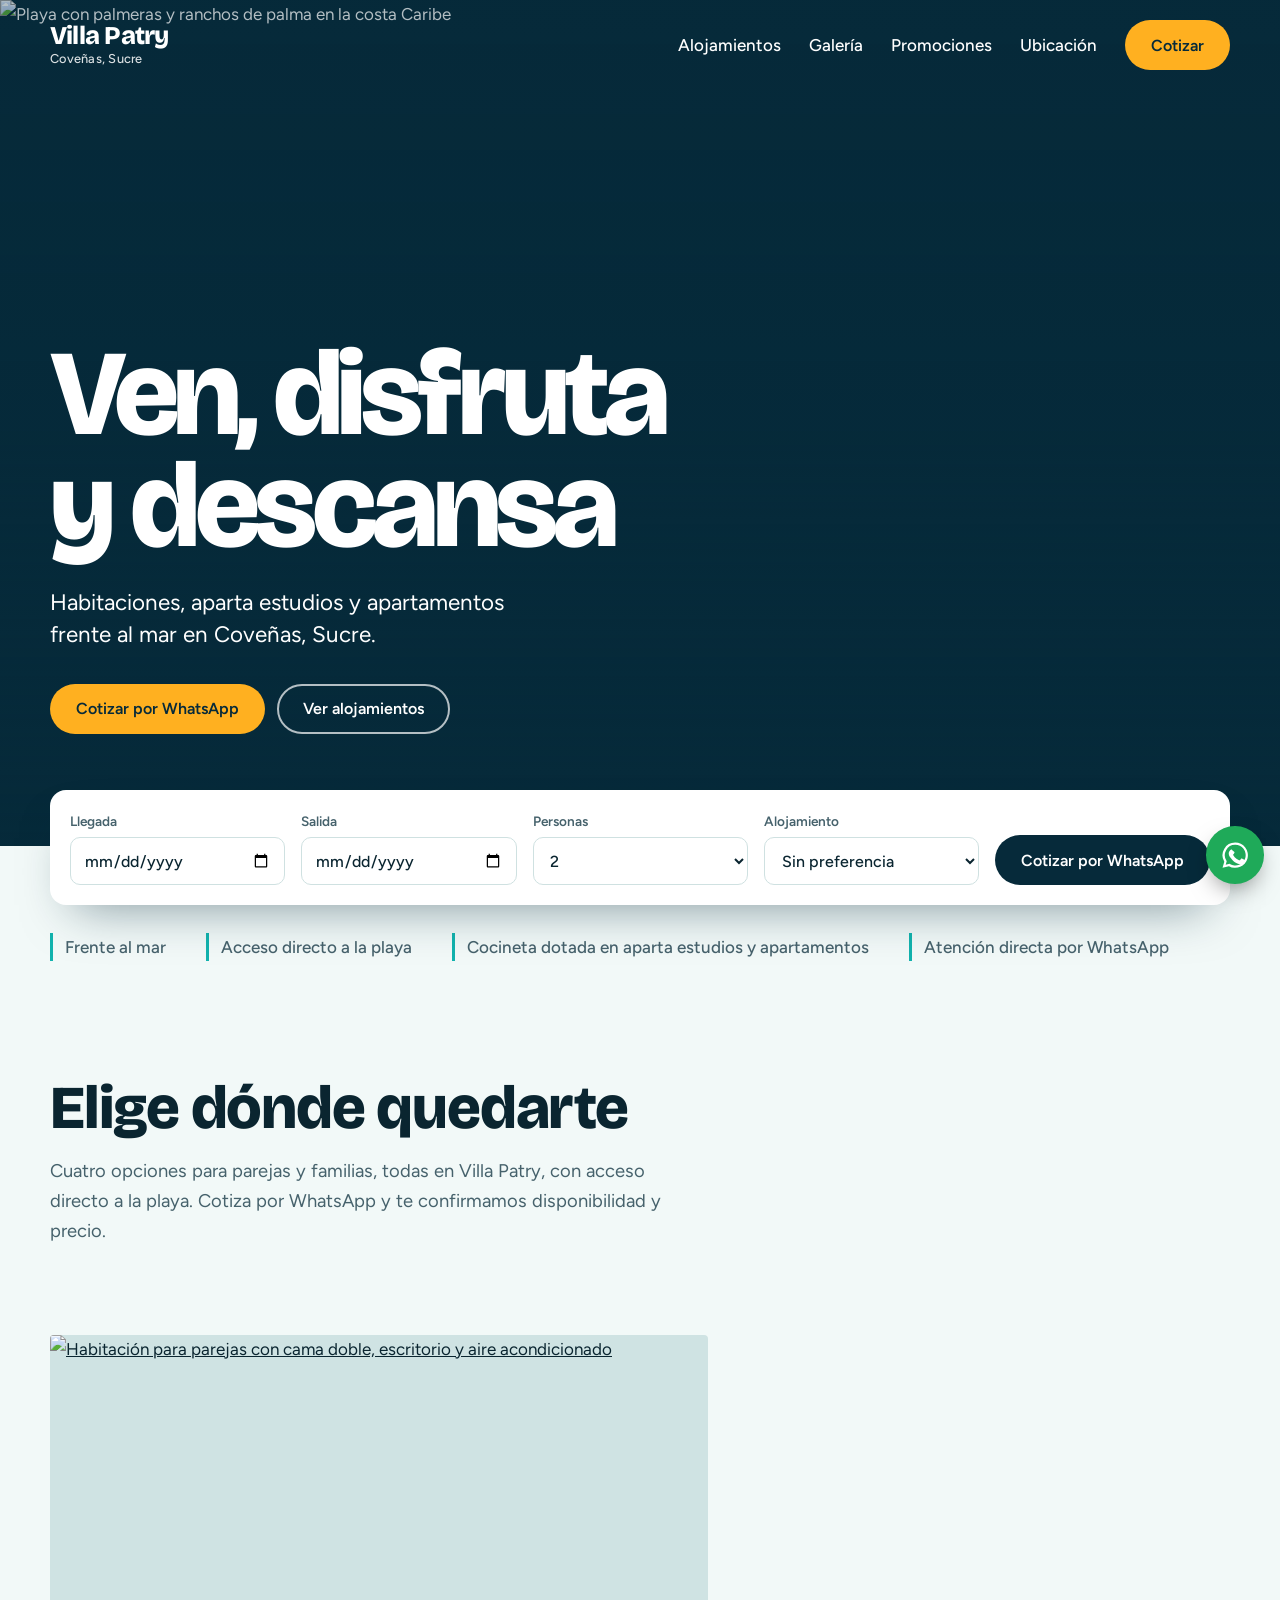
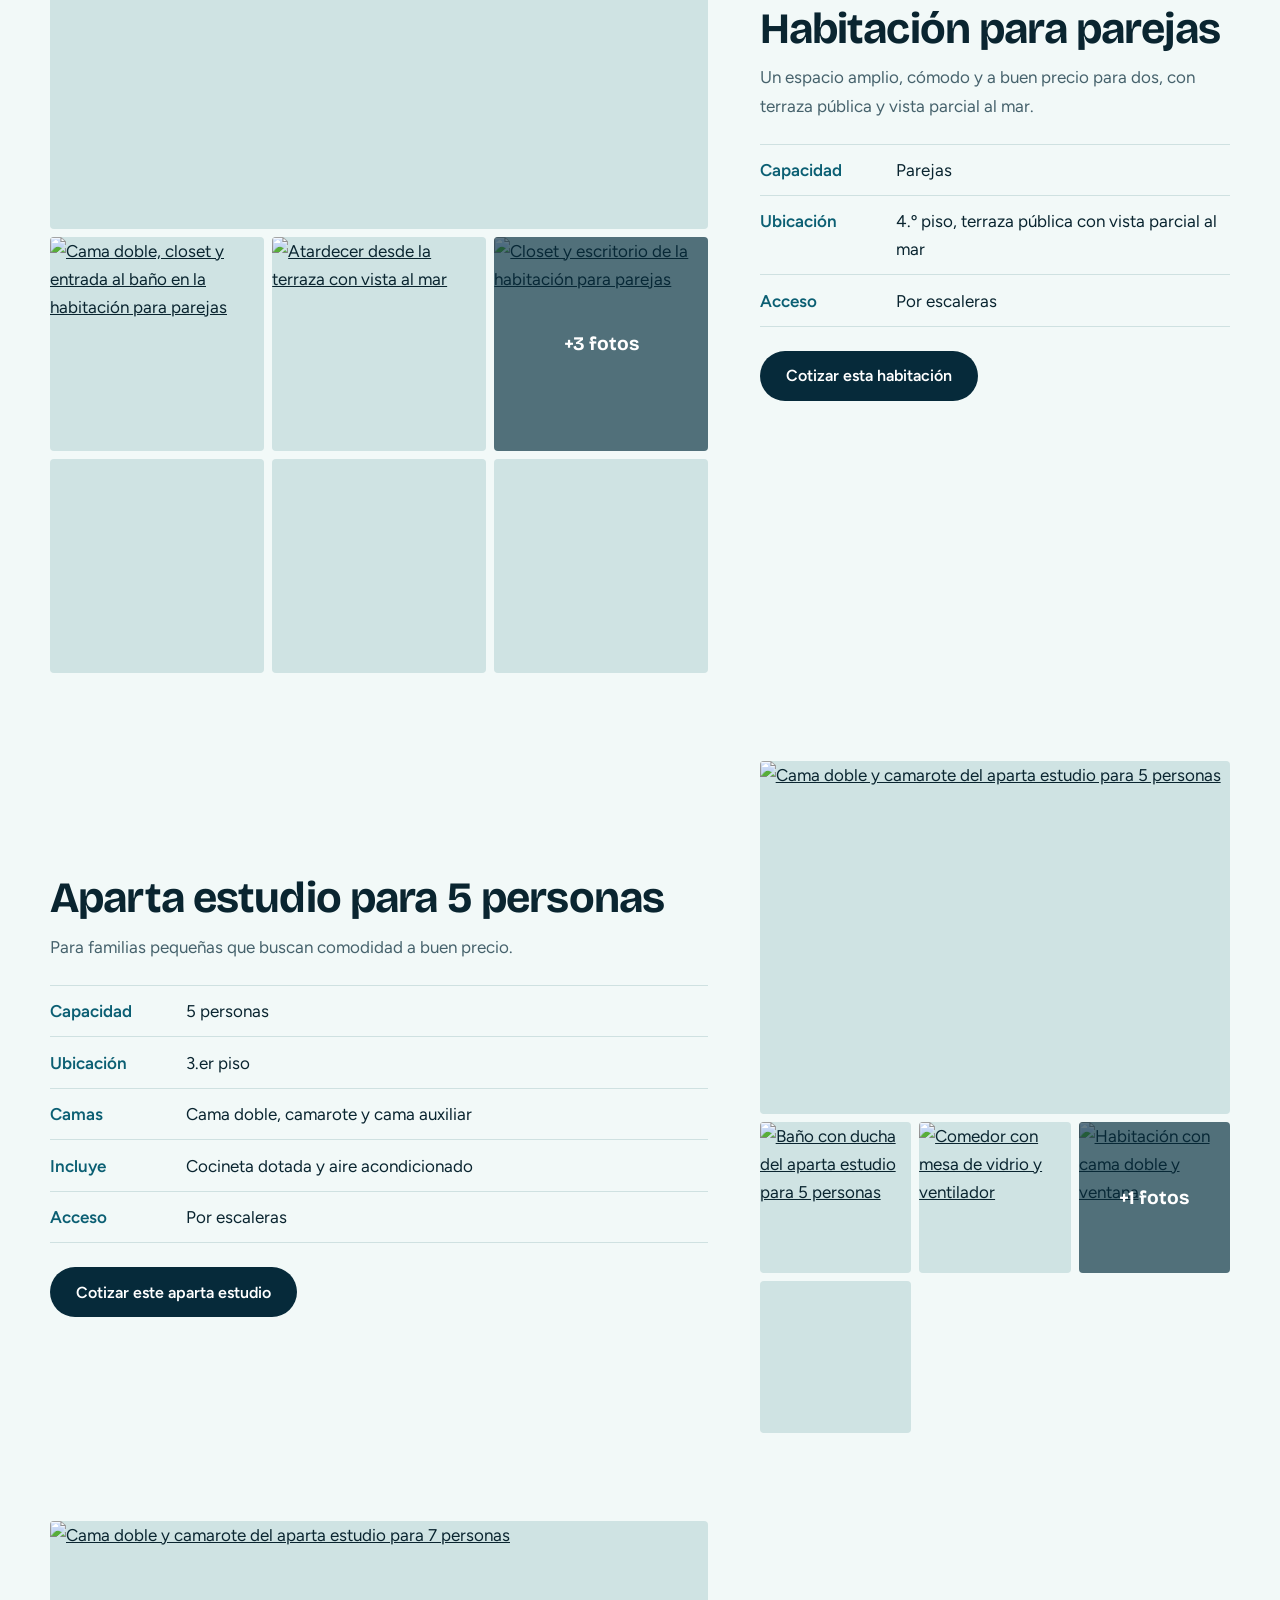
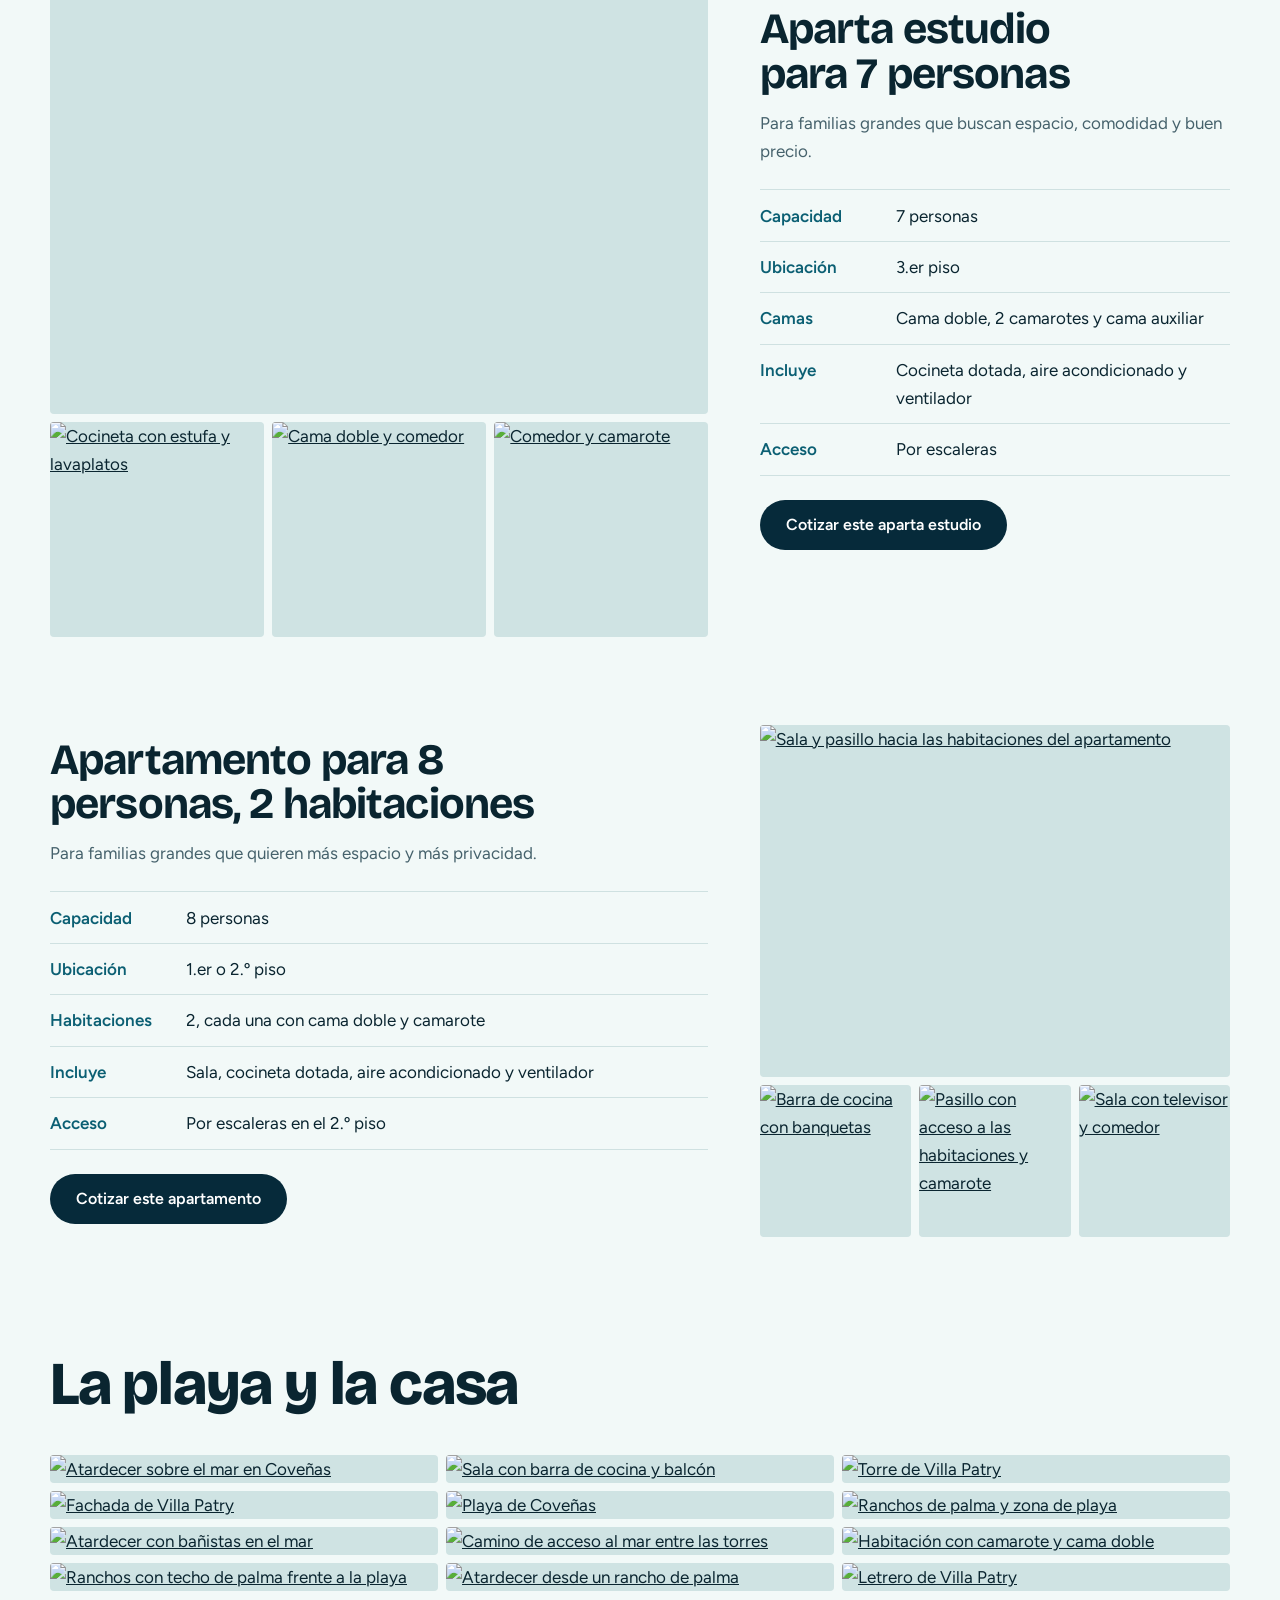
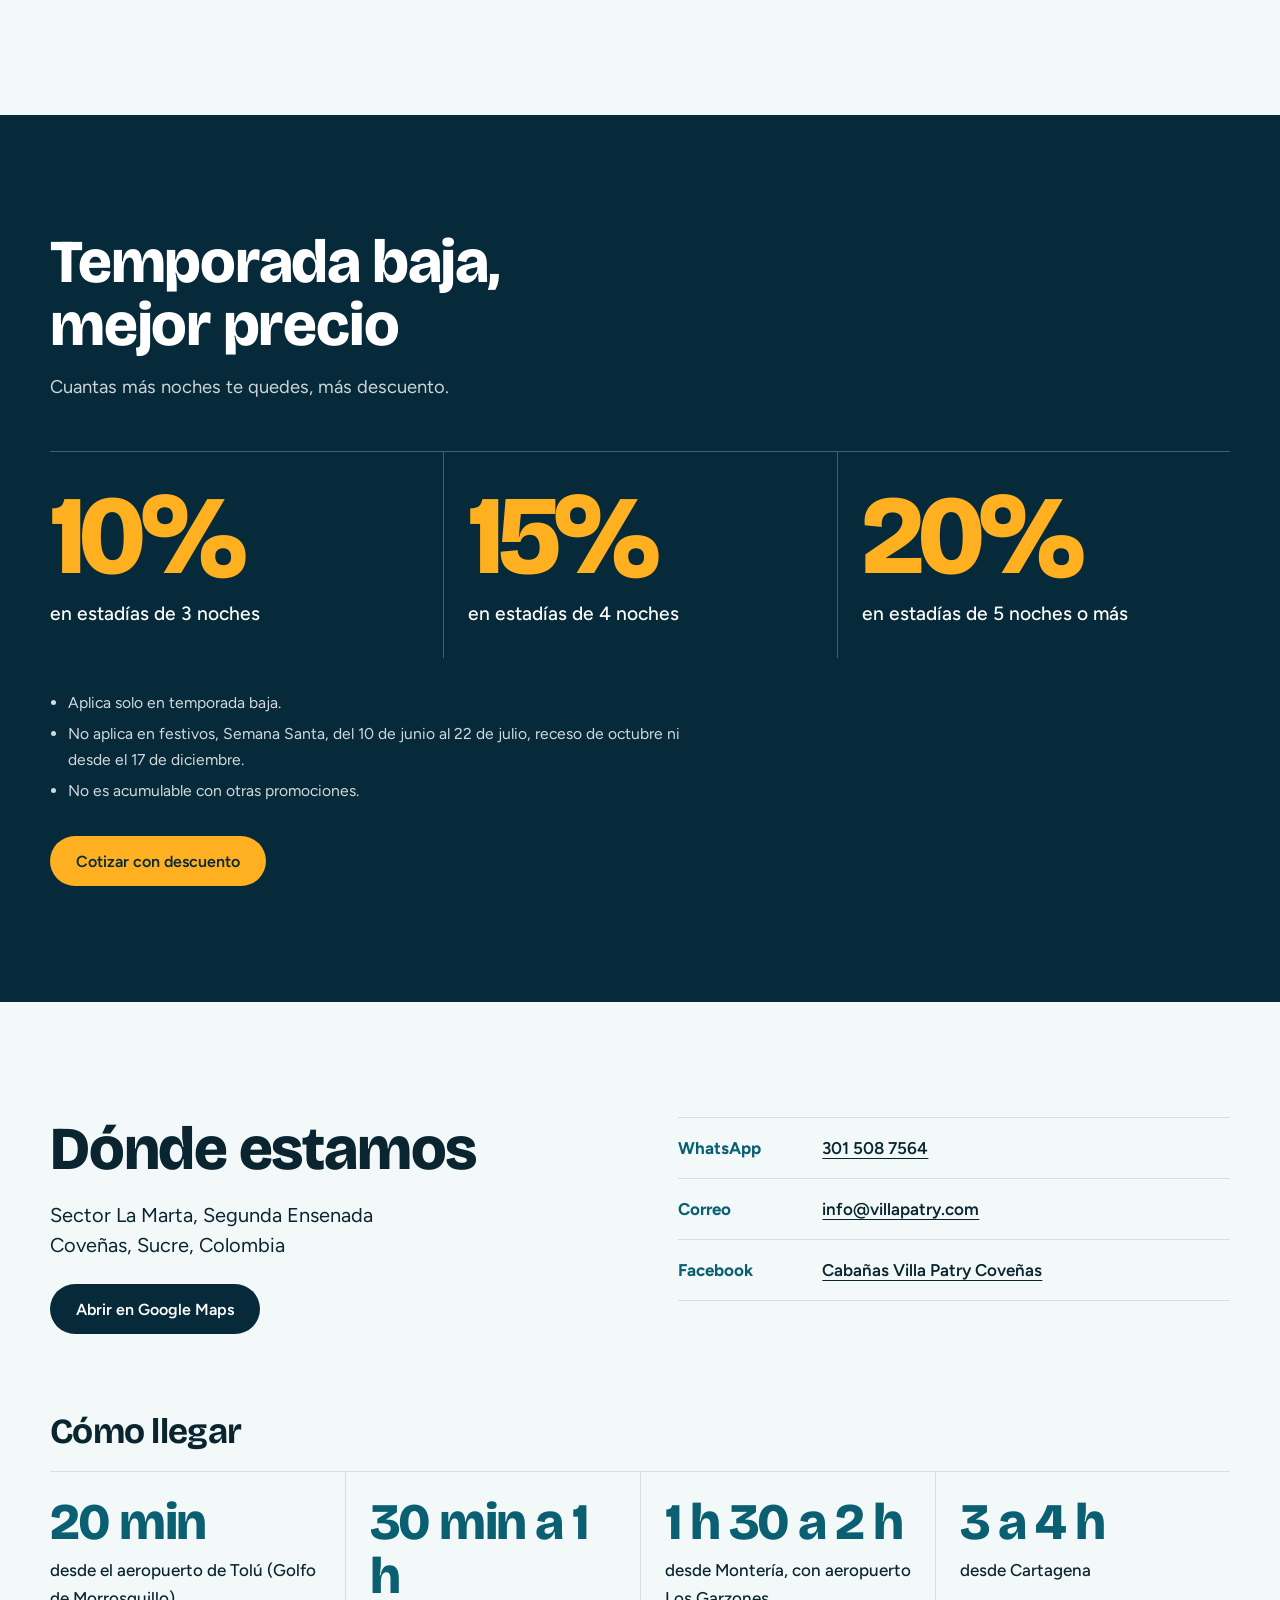
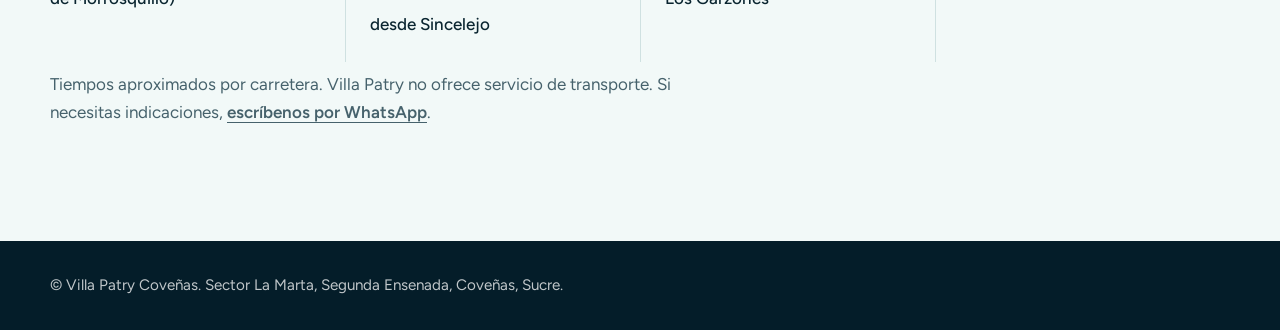
==== index.html @ ea42d177 "Add files via upload" ====
<!DOCTYPE html>
<html lang="es-CO">
<head>
<meta charset="utf-8">
<meta name="viewport" content="width=device-width, initial-scale=1">
<title>Villa Patry | Cabañas y apartaestudios frente al mar en Coveñas</title>
<meta name="description" content="Cabañas en Coveñas frente al mar y con cocina dotada. Habitaciones, aparta estudios y apartamentos con acceso directo a la playa. Cotiza por WhatsApp.">
<link rel="canonical" href="https://www.villapatry.com/">
<meta property="og:type" content="website">
<meta property="og:site_name" content="Villa Patry">
<meta property="og:title" content="Villa Patry | Frente al mar en Coveñas">
<meta property="og:description" content="Habitaciones, aparta estudios y apartamentos con acceso directo a la playa en Coveñas, Sucre.">
<meta property="og:url" content="https://www.villapatry.com/">
<meta property="og:image" content="https://www.villapatry.com/images/hero.jpg">
<meta name="twitter:card" content="summary_large_image">
<meta name="theme-color" content="#062a3a">

<link rel="preconnect" href="https://fonts.googleapis.com">
<link rel="preconnect" href="https://fonts.gstatic.com" crossorigin>
<link href="https://fonts.googleapis.com/css2?family=Bricolage+Grotesque:opsz,wght@12..96,500;700;800&family=Figtree:wght@400;500;600&display=swap" rel="stylesheet">

<script type="application/ld+json">
{"@context":"https://schema.org","@type":"Hotel","name":"Villa Patry","description":"Cabañas en Coveñas frente al mar y con cocina dotada.","url":"https://www.villapatry.com/","telephone":"+573015087564","email":"info@villapatry.com","address":{"@type":"PostalAddress","streetAddress":"Sector La Marta, Segunda Ensenada","addressLocality":"Coveñas","addressRegion":"Sucre","addressCountry":"CO"}}
</script>

<style>
:root{
  --navy:#062a3a; --sea:#0b5f73; --turq:#12b3ae; --foam:#f2f9f8;
  --mango:#ffb020; --ink:#0a2530; --muted:#46626c; --line:#cfe1e1; --wa:#1faa59;
}
*{box-sizing:border-box;margin:0;padding:0}
html{scroll-behavior:smooth;-webkit-text-size-adjust:100%}
body{font:400 1.0625rem/1.65 Figtree,system-ui,sans-serif;color:var(--ink);background:var(--foam)}
img{display:block;max-width:100%}
a{color:inherit}
h1,h2,h3{font-family:'Bricolage Grotesque',Figtree,system-ui,sans-serif;line-height:1.04;letter-spacing:-.02em;text-wrap:balance}
:focus-visible{outline:3px solid var(--sea);outline-offset:3px}
.on-dark :focus-visible{outline-color:var(--mango)}
.wrap{width:min(1180px,100% - 2.5rem);margin-inline:auto}
.skip{position:absolute;left:-999px;top:0;background:#fff;color:var(--ink);padding:.6rem 1rem;z-index:50}
.skip:focus{left:0}

/* Buttons */
.btn{display:inline-flex;align-items:center;justify-content:center;gap:.5rem;font:600 1rem Figtree,sans-serif;text-decoration:none;border:2px solid transparent;border-radius:999px;padding:.85rem 1.5rem;cursor:pointer;transition:background .2s,color .2s,border-color .2s}
.btn-mango{background:var(--mango);color:var(--navy)}
.btn-mango:hover{background:#ffc04d}
.btn-line{border-color:rgba(255,255,255,.7);color:#fff}
.btn-line:hover{background:#fff;color:var(--navy)}
.btn-navy{background:var(--navy);color:#fff}
.btn-navy:hover{background:var(--sea)}

/* Header */
.top{position:absolute;inset:0 0 auto;z-index:10;color:#fff}
.top .wrap{display:flex;align-items:center;justify-content:space-between;gap:1rem;padding-block:1.25rem}
.logo{text-decoration:none;font:800 1.6rem/1 'Bricolage Grotesque',sans-serif;letter-spacing:-.03em}
.logo small{display:block;font:500 .8rem/1.3 Figtree,sans-serif;letter-spacing:.02em;opacity:.85;margin-top:.15rem}
.nav{display:flex;align-items:center;gap:1.75rem}
.nav ul{display:flex;gap:1.75rem;list-style:none}
.nav a.link{text-decoration:none;font-weight:500}
.nav a.link:hover{text-decoration:underline;text-underline-offset:6px}
.menu-btn{display:none;background:none;border:2px solid rgba(255,255,255,.7);color:#fff;border-radius:999px;padding:.45rem 1rem;font:600 .95rem Figtree,sans-serif;cursor:pointer}

/* Hero */
.hero{position:relative;min-height:clamp(600px,94svh,900px);display:grid;align-items:end;color:#fff;background:var(--navy);overflow:hidden}
.hero .bg{position:absolute;inset:0;width:100%;height:100%;object-fit:cover;animation:settle 2.6s cubic-bezier(.2,.7,.2,1) both}
.hero::after{content:"";position:absolute;inset:0;background:linear-gradient(to top,rgba(6,42,58,.9) 0%,rgba(6,42,58,.4) 48%,rgba(6,42,58,.3) 100%)}
.hero-copy{position:relative;z-index:1;padding-block:9rem 7rem}
.hero h1{font-size:clamp(3rem,9.5vw,7.6rem);font-weight:800;line-height:.92;letter-spacing:-.045em}
.hero h1 span{display:block;animation:rise .9s cubic-bezier(.2,.7,.2,1) both}
.hero h1 span:nth-child(2){animation-delay:.15s}
.hero p{max-width:34ch;font-size:clamp(1.1rem,2.2vw,1.4rem);line-height:1.45;margin-top:1.5rem;animation:rise .9s .35s cubic-bezier(.2,.7,.2,1) both}
.hero .cta{display:flex;flex-wrap:wrap;gap:.75rem;margin-top:2rem;animation:rise .9s .5s cubic-bezier(.2,.7,.2,1) both}
@keyframes settle{from{transform:scale(1.08)}to{transform:none}}
@keyframes rise{from{opacity:0;transform:translateY(26px)}to{opacity:1;transform:none}}

/* Quote bar */
.quote{position:relative;z-index:2;margin-top:-3.5rem}
.quote form{background:#fff;border-radius:16px;padding:1.25rem;display:grid;grid-template-columns:repeat(4,1fr) auto;gap:1rem;align-items:end;box-shadow:0 24px 50px -24px rgba(6,42,58,.5)}
.quote label{display:block;font-size:.85rem;font-weight:600;color:var(--muted);margin-bottom:.3rem}
.quote input,.quote select{width:100%;font:500 1rem Figtree,sans-serif;color:var(--ink);background:#fff;border:1.5px solid var(--line);border-radius:10px;padding:.7rem .8rem;min-height:3rem}
.quote .err{grid-column:1/-1;color:#b3261e;font-weight:500;min-height:0}
.quote .err:empty{display:none}
.facts{display:flex;flex-wrap:wrap;gap:.5rem 2.5rem;list-style:none;margin-top:1.75rem;color:var(--muted);font-weight:500}
.facts li{border-left:3px solid var(--turq);padding-left:.75rem}

/* Sections */
.section{padding-block:clamp(4rem,9vw,7.5rem)}
.section h2{font-size:clamp(2.2rem,5vw,3.8rem);font-weight:800;max-width:16ch}
.section .intro{max-width:52ch;color:var(--muted);margin-top:1rem;font-size:1.15rem}

/* Rooms */
.room{display:grid;grid-template-columns:7fr 5fr;gap:clamp(1.5rem,4vw,4rem);align-items:center;margin-top:clamp(3rem,7vw,5.5rem)}
.room:nth-of-type(even) .gal{order:2}
.gal{display:grid;grid-template-columns:repeat(3,1fr);gap:.5rem}
.gal a{position:relative;display:block;overflow:hidden;border-radius:4px;background:#cfe3e3;aspect-ratio:1}
.gal a:first-child{grid-column:1/-1;aspect-ratio:4/3}
.gal img{width:100%;height:100%;object-fit:cover}
.gal a[data-more]::after{content:attr(data-more) " fotos";position:absolute;inset:0;display:grid;place-items:center;background:rgba(6,42,58,.62);color:#fff;font:700 1.2rem 'Bricolage Grotesque',sans-serif}
.room h3{font-size:clamp(1.9rem,3.4vw,2.7rem);font-weight:700}
.room .lead{margin-top:.75rem;color:var(--muted)}
.specs{margin-top:1.5rem}
.specs div{display:grid;grid-template-columns:7.5rem 1fr;gap:1rem;padding:.7rem 0;border-top:1px solid var(--line)}
.specs div:last-child{border-bottom:1px solid var(--line)}
.specs dt{font-weight:600;color:var(--sea)}
.room .btn{margin-top:1.5rem}

/* Gallery */
.mosaic{columns:3 260px;column-gap:.5rem;margin-top:2.5rem}
.mosaic a{display:block;margin-bottom:.5rem;border-radius:4px;overflow:hidden;background:#cfe3e3;break-inside:avoid}
.mosaic img{width:100%;height:auto}

/* Promo */
.promo{background:var(--navy);color:#fff}
.promo .intro{color:rgba(255,255,255,.8)}
.tiers{display:grid;grid-template-columns:repeat(3,1fr);margin-top:3rem;border-top:1px solid rgba(255,255,255,.25)}
.tier{padding:1.75rem 1.5rem 1.75rem 0}
.tier + .tier{border-left:1px solid rgba(255,255,255,.25);padding-left:1.5rem}
.tier .n{font:800 clamp(3.4rem,9vw,7rem)/1 'Bricolage Grotesque',sans-serif;letter-spacing:-.05em;color:var(--mango)}
.tier .d{font-size:1.2rem;font-weight:500;margin-top:.4rem}
.terms{margin-top:2rem;padding-left:1.1rem;max-width:64ch;color:rgba(255,255,255,.82);font-size:.98rem}
.terms li{margin-top:.35rem}
.promo .btn{margin-top:2rem}

/* Location */
.split{display:grid;grid-template-columns:1fr 1fr;gap:clamp(2rem,6vw,5rem);align-items:start}
.addr{font-size:1.25rem;margin-top:1.25rem;line-height:1.5}
.split .btn{margin-top:1.5rem}
.contact{list-style:none;border-top:1px solid var(--line)}
.contact li{display:grid;grid-template-columns:8rem 1fr;gap:1rem;padding:1rem 0;border-bottom:1px solid var(--line)}
.contact b{color:var(--sea)}
.contact a{font-weight:600;text-underline-offset:4px}

/* How to get here */
.how h3{font-size:clamp(1.6rem,3vw,2.2rem);font-weight:700;margin-top:clamp(3rem,7vw,5rem)}
.routes{display:grid;grid-template-columns:repeat(4,1fr);margin-top:1.25rem;border-top:1px solid var(--line)}
.route{padding:1.5rem 1.5rem 1.5rem 0}
.route + .route{border-left:1px solid var(--line);padding-left:1.5rem}
.route .t{font:800 clamp(2rem,4.5vw,3.2rem)/1.05 'Bricolage Grotesque',sans-serif;letter-spacing:-.03em;color:var(--sea)}
.route .f{margin-top:.4rem;font-weight:500}
.route-note{margin-top:.5rem;color:var(--muted);max-width:62ch}
.route-note a{font-weight:600;text-underline-offset:4px}

/* Footer + FAB */
footer{background:#041d29;color:rgba(255,255,255,.75);padding-block:2rem;font-size:.95rem}
.fab{position:fixed;right:1rem;bottom:1rem;z-index:30;display:grid;place-items:center;width:3.6rem;height:3.6rem;border-radius:50%;background:var(--wa);color:#fff;box-shadow:0 10px 24px -8px rgba(0,0,0,.5)}
.fab svg{width:1.9rem;height:1.9rem}

/* Lightbox */
dialog{border:0;background:transparent;max-width:100vw;max-height:100vh;width:100%;height:100%;padding:0;color:#fff}
dialog::backdrop{background:rgba(4,29,41,.94)}
dialog figure{height:100%;display:grid;grid-template-rows:1fr auto;place-items:center;padding:3.5rem 1rem 1rem}
dialog img{max-width:92vw;max-height:78vh;object-fit:contain}
dialog figcaption{padding-top:.75rem;font-size:.95rem;text-align:center}
.lb-btn{position:absolute;background:rgba(255,255,255,.14);color:#fff;border:0;border-radius:999px;font:600 1rem Figtree,sans-serif;padding:.7rem 1.1rem;cursor:pointer}
.lb-btn:hover{background:rgba(255,255,255,.28)}
.lb-close{top:1rem;right:1rem}
.lb-prev{left:1rem;top:50%}
.lb-next{right:1rem;top:50%}

/* Responsive */
@media (max-width:900px){
  .routes{grid-template-columns:1fr 1fr}
  .route:nth-child(odd){border-left:0;padding-left:0}
  .route:nth-child(n+3){border-top:1px solid var(--line)}
  .quote form{grid-template-columns:1fr 1fr}
  .quote form .btn{grid-column:1/-1}
  .room{grid-template-columns:1fr}
  .room:nth-of-type(even) .gal{order:0}
  .split{grid-template-columns:1fr}
}
@media (max-width:760px){
  .menu-btn{display:inline-block}
  .nav{position:absolute;right:1.25rem;top:4.6rem;flex-direction:column;align-items:stretch;gap:1rem;background:var(--navy);padding:1.25rem 1.5rem;border-radius:14px;min-width:14rem;display:none}
  .nav.open{display:flex}
  .nav ul{flex-direction:column;gap:.9rem}
  .tiers,.routes{grid-template-columns:1fr}
  .tier + .tier{border-left:0;border-top:1px solid rgba(255,255,255,.25);padding-left:0}
  .route + .route{border-left:0;border-top:1px solid var(--line);padding-left:0}
  .contact li{grid-template-columns:1fr;gap:.2rem}
  .lb-prev,.lb-next{top:auto;bottom:1rem}
}
@media (prefers-reduced-motion:reduce){
  *,*::before,*::after{animation:none!important;transition:none!important;scroll-behavior:auto!important}
}
</style>
</head>
<body>
<a class="skip" href="#alojamientos">Ir al contenido</a>

<header class="top on-dark">
  <div class="wrap">
    <a class="logo" href="#">Villa Patry<small>Coveñas, Sucre</small></a>
    <button class="menu-btn" type="button" aria-expanded="false" aria-controls="nav">Menú</button>
    <nav class="nav" id="nav" aria-label="Principal">
      <ul>
        <li><a class="link" href="#alojamientos">Alojamientos</a></li>
        <li><a class="link" href="#galeria">Galería</a></li>
        <li><a class="link" href="#promociones">Promociones</a></li>
        <li><a class="link" href="#ubicacion">Ubicación</a></li>
      </ul>
      <a class="btn btn-mango" data-wa="Hola Villa Patry, quiero cotizar una estadía." href="https://wa.me/573015087564">Cotizar</a>
    </nav>
  </div>
</header>

<main>
  <section class="hero on-dark">
    <img class="bg" src="images/hero.jpg" alt="Playa con palmeras y ranchos de palma en la costa Caribe" fetchpriority="high">
    <div class="wrap hero-copy">
      <h1><span>Ven, disfruta</span><span>y descansa</span></h1>
      <p>Habitaciones, aparta estudios y apartamentos frente al mar en Coveñas, Sucre.</p>
      <div class="cta">
        <a class="btn btn-mango" data-wa="Hola Villa Patry, quiero cotizar una estadía." href="https://wa.me/573015087564">Cotizar por WhatsApp</a>
        <a class="btn btn-line" href="#alojamientos">Ver alojamientos</a>
      </div>
    </div>
  </section>

  <div class="wrap">
    <div class="quote">
      <form id="cotizar" novalidate>
        <div><label for="llegada">Llegada</label><input id="llegada" type="date" required></div>
        <div><label for="salida">Salida</label><input id="salida" type="date" required></div>
        <div>
          <label for="personas">Personas</label>
          <select id="personas">
            <option>1</option><option selected>2</option><option>3</option><option>4</option>
            <option>5</option><option>6</option><option>7</option><option>8</option><option value="9 o más">9 o más</option>
          </select>
        </div>
        <div>
          <label for="tipo">Alojamiento</label>
          <select id="tipo">
            <option>Sin preferencia</option>
            <option>Habitación para parejas</option>
            <option>Aparta estudio para 5 personas</option>
            <option>Aparta estudio para 7 personas</option>
            <option>Apartamento para 8 personas, 2 habitaciones</option>
          </select>
        </div>
        <button class="btn btn-navy" type="submit">Cotizar por WhatsApp</button>
        <p class="err" id="q-err" role="alert"></p>
      </form>
    </div>
    <ul class="facts">
      <li>Frente al mar</li>
      <li>Acceso directo a la playa</li>
      <li>Cocineta dotada en aparta estudios y apartamentos</li>
      <li>Atención directa por WhatsApp</li>
    </ul>
  </div>

  <section class="section" id="alojamientos">
    <div class="wrap">
      <h2>Elige dónde quedarte</h2>
      <p class="intro">Cuatro opciones para parejas y familias, todas en Villa Patry, con acceso directo a la playa. Cotiza por WhatsApp y te confirmamos disponibilidad y precio.</p>

      <article class="room">
        <div class="gal">
  <a class="lb" data-group="pareja" data-alt="Habitación para parejas con cama doble, escritorio y aire acondicionado" href="images/pareja-1.jpg"><img src="images/pareja-1.jpg" alt="Habitación para parejas con cama doble, escritorio y aire acondicionado" loading="lazy"></a>
  <a class="lb" data-group="pareja" data-alt="Cama doble, closet y entrada al baño en la habitación para parejas" href="images/pareja-2.jpg"><img src="images/pareja-2.jpg" alt="Cama doble, closet y entrada al baño en la habitación para parejas" loading="lazy"></a>
  <a class="lb" data-group="pareja" data-alt="Atardecer desde la terraza con vista al mar" href="images/terraza.jpg"><img src="images/terraza.jpg" alt="Atardecer desde la terraza con vista al mar" loading="lazy"></a>
  <a class="lb" data-group="pareja" data-alt="Closet y escritorio de la habitación para parejas" data-more="+3" href="images/pareja-3.jpg"><img src="images/pareja-3.jpg" alt="Closet y escritorio de la habitación para parejas" loading="lazy"></a>
  <a class="lb" data-group="pareja" data-alt="Cama doble con mesas de noche" href="images/pareja-4.jpg" hidden></a>
  <a class="lb" data-group="pareja" data-alt="Baño con ducha y lavamanos" href="images/pareja-bano-1.jpg" hidden></a>
  <a class="lb" data-group="pareja" data-alt="Lavamanos y espejo del baño" href="images/pareja-bano-2.jpg" hidden></a>
</div>
        <div>
          <h3>Habitación para parejas</h3>
          <p class="lead">Un espacio amplio, cómodo y a buen precio para dos, con terraza pública y vista parcial al mar.</p>
          <dl class="specs">
            <div><dt>Capacidad</dt><dd>Parejas</dd></div>
            <div><dt>Ubicación</dt><dd>4.º piso, terraza pública con vista parcial al mar</dd></div>
            <div><dt>Acceso</dt><dd>Por escaleras</dd></div>
          </dl>
          <a class="btn btn-navy" data-wa="Hola Villa Patry, me interesa la habitación para parejas. ¿Me cotizas?" href="https://wa.me/573015087564">Cotizar esta habitación</a>
        </div>
      </article>

      <article class="room">
        <div class="gal">
  <a class="lb" data-group="e5" data-alt="Cama doble y camarote del aparta estudio para 5 personas" href="images/e5-1.jpg"><img src="images/e5-1.jpg" alt="Cama doble y camarote del aparta estudio para 5 personas" loading="lazy"></a>
  <a class="lb" data-group="e5" data-alt="Baño con ducha del aparta estudio para 5 personas" href="images/e5-2.jpg"><img src="images/e5-2.jpg" alt="Baño con ducha del aparta estudio para 5 personas" loading="lazy"></a>
  <a class="lb" data-group="e5" data-alt="Comedor con mesa de vidrio y ventilador" href="images/e5-3.jpg"><img src="images/e5-3.jpg" alt="Comedor con mesa de vidrio y ventilador" loading="lazy"></a>
  <a class="lb" data-group="e5" data-alt="Habitación con cama doble y ventana" data-more="+1" href="images/e5-4.jpg"><img src="images/e5-4.jpg" alt="Habitación con cama doble y ventana" loading="lazy"></a>
  <a class="lb" data-group="e5" data-alt="Comedor y camarote del aparta estudio" href="images/e5-5.jpg" hidden></a>
</div>
        <div>
          <h3>Aparta estudio para 5 personas</h3>
          <p class="lead">Para familias pequeñas que buscan comodidad a buen precio.</p>
          <dl class="specs">
            <div><dt>Capacidad</dt><dd>5 personas</dd></div>
            <div><dt>Ubicación</dt><dd>3.er piso</dd></div>
            <div><dt>Camas</dt><dd>Cama doble, camarote y cama auxiliar</dd></div>
            <div><dt>Incluye</dt><dd>Cocineta dotada y aire acondicionado</dd></div>
            <div><dt>Acceso</dt><dd>Por escaleras</dd></div>
          </dl>
          <a class="btn btn-navy" data-wa="Hola Villa Patry, me interesa el aparta estudio para 5 personas. ¿Me cotizas?" href="https://wa.me/573015087564">Cotizar este aparta estudio</a>
        </div>
      </article>

      <article class="room">
        <div class="gal">
  <a class="lb" data-group="e7" data-alt="Cama doble y camarote del aparta estudio para 7 personas" href="images/e7-1.jpg"><img src="images/e7-1.jpg" alt="Cama doble y camarote del aparta estudio para 7 personas" loading="lazy"></a>
  <a class="lb" data-group="e7" data-alt="Cocineta con estufa y lavaplatos" href="images/e7-cocineta.jpg"><img src="images/e7-cocineta.jpg" alt="Cocineta con estufa y lavaplatos" loading="lazy"></a>
  <a class="lb" data-group="e7" data-alt="Cama doble y comedor" href="images/e7-3.jpg"><img src="images/e7-3.jpg" alt="Cama doble y comedor" loading="lazy"></a>
  <a class="lb" data-group="e7" data-alt="Comedor y camarote" href="images/e7-4.jpg"><img src="images/e7-4.jpg" alt="Comedor y camarote" loading="lazy"></a>
</div>
        <div>
          <h3>Aparta estudio para 7 personas</h3>
          <p class="lead">Para familias grandes que buscan espacio, comodidad y buen precio.</p>
          <dl class="specs">
            <div><dt>Capacidad</dt><dd>7 personas</dd></div>
            <div><dt>Ubicación</dt><dd>3.er piso</dd></div>
            <div><dt>Camas</dt><dd>Cama doble, 2 camarotes y cama auxiliar</dd></div>
            <div><dt>Incluye</dt><dd>Cocineta dotada, aire acondicionado y ventilador</dd></div>
            <div><dt>Acceso</dt><dd>Por escaleras</dd></div>
          </dl>
          <a class="btn btn-navy" data-wa="Hola Villa Patry, me interesa el aparta estudio para 7 personas. ¿Me cotizas?" href="https://wa.me/573015087564">Cotizar este aparta estudio</a>
        </div>
      </article>

      <article class="room">
        <div class="gal">
  <a class="lb" data-group="a2" data-alt="Sala y pasillo hacia las habitaciones del apartamento" href="images/a2-4.jpg"><img src="images/a2-4.jpg" alt="Sala y pasillo hacia las habitaciones del apartamento" loading="lazy"></a>
  <a class="lb" data-group="a2" data-alt="Barra de cocina con banquetas" href="images/a2-1.jpg"><img src="images/a2-1.jpg" alt="Barra de cocina con banquetas" loading="lazy"></a>
  <a class="lb" data-group="a2" data-alt="Pasillo con acceso a las habitaciones y camarote" href="images/a2-2.jpg"><img src="images/a2-2.jpg" alt="Pasillo con acceso a las habitaciones y camarote" loading="lazy"></a>
  <a class="lb" data-group="a2" data-alt="Sala con televisor y comedor" href="images/a2-3.jpg"><img src="images/a2-3.jpg" alt="Sala con televisor y comedor" loading="lazy"></a>
</div>
        <div>
          <h3>Apartamento para 8 personas, 2 habitaciones</h3>
          <p class="lead">Para familias grandes que quieren más espacio y más privacidad.</p>
          <dl class="specs">
            <div><dt>Capacidad</dt><dd>8 personas</dd></div>
            <div><dt>Ubicación</dt><dd>1.er o 2.º piso</dd></div>
            <div><dt>Habitaciones</dt><dd>2, cada una con cama doble y camarote</dd></div>
            <div><dt>Incluye</dt><dd>Sala, cocineta dotada, aire acondicionado y ventilador</dd></div>
            <div><dt>Acceso</dt><dd>Por escaleras en el 2.º piso</dd></div>
          </dl>
          <a class="btn btn-navy" data-wa="Hola Villa Patry, me interesa el apartamento para 8 personas con 2 habitaciones. ¿Me cotizas?" href="https://wa.me/573015087564">Cotizar este apartamento</a>
        </div>
      </article>
    </div>
  </section>

  <section class="section" id="galeria" style="padding-top:0">
    <div class="wrap">
      <h2>La playa y la casa</h2>
      <div class="mosaic">
  <a class="lb" data-group="gal" data-alt="Atardecer sobre el mar en Coveñas" href="images/atardecer.jpg"><img src="images/atardecer.jpg" alt="Atardecer sobre el mar en Coveñas" loading="lazy"></a>
  <a class="lb" data-group="gal" data-alt="Fachada de Villa Patry" href="images/fachada.jpg"><img src="images/fachada.jpg" alt="Fachada de Villa Patry" loading="lazy"></a>
  <a class="lb" data-group="gal" data-alt="Atardecer con bañistas en el mar" href="images/atardecer-2.jpg"><img src="images/atardecer-2.jpg" alt="Atardecer con bañistas en el mar" loading="lazy"></a>
  <a class="lb" data-group="gal" data-alt="Ranchos con techo de palma frente a la playa" href="images/acceso-playa-1.jpg"><img src="images/acceso-playa-1.jpg" alt="Ranchos con techo de palma frente a la playa" loading="lazy"></a>
  <a class="lb" data-group="gal" data-alt="Sala con barra de cocina y balcón" href="images/sala.jpg"><img src="images/sala.jpg" alt="Sala con barra de cocina y balcón" loading="lazy"></a>
  <a class="lb" data-group="gal" data-alt="Playa de Coveñas" href="images/playa-panoramica.jpg"><img src="images/playa-panoramica.jpg" alt="Playa de Coveñas" loading="lazy"></a>
  <a class="lb" data-group="gal" data-alt="Camino de acceso al mar entre las torres" href="images/acceso-mar.jpg"><img src="images/acceso-mar.jpg" alt="Camino de acceso al mar entre las torres" loading="lazy"></a>
  <a class="lb" data-group="gal" data-alt="Atardecer desde un rancho de palma" href="images/atardecer-3.jpg"><img src="images/atardecer-3.jpg" alt="Atardecer desde un rancho de palma" loading="lazy"></a>
  <a class="lb" data-group="gal" data-alt="Torre de Villa Patry" href="images/torre.jpg"><img src="images/torre.jpg" alt="Torre de Villa Patry" loading="lazy"></a>
  <a class="lb" data-group="gal" data-alt="Ranchos de palma y zona de playa" href="images/acceso-playa-2.jpg"><img src="images/acceso-playa-2.jpg" alt="Ranchos de palma y zona de playa" loading="lazy"></a>
  <a class="lb" data-group="gal" data-alt="Habitación con camarote y cama doble" href="images/habitacion-camarote.jpg"><img src="images/habitacion-camarote.jpg" alt="Habitación con camarote y cama doble" loading="lazy"></a>
  <a class="lb" data-group="gal" data-alt="Letrero de Villa Patry" href="images/villa.jpg"><img src="images/villa.jpg" alt="Letrero de Villa Patry" loading="lazy"></a>
</div>
    </div>
  </section>

  <section class="section promo on-dark" id="promociones">
    <div class="wrap">
      <h2>Temporada baja, mejor precio</h2>
      <p class="intro">Cuantas más noches te quedes, más descuento.</p>
      <div class="tiers">
        <div class="tier"><div class="n">10%</div><div class="d">en estadías de 3 noches</div></div>
        <div class="tier"><div class="n">15%</div><div class="d">en estadías de 4 noches</div></div>
        <div class="tier"><div class="n">20%</div><div class="d">en estadías de 5 noches o más</div></div>
      </div>
      <ul class="terms">
        <li>Aplica solo en temporada baja.</li>
        <li>No aplica en festivos, Semana Santa, del 10 de junio al 22 de julio, receso de octubre ni desde el 17 de diciembre.</li>
        <li>No es acumulable con otras promociones.</li>
      </ul>
      <a class="btn btn-mango" data-wa="Hola Villa Patry, quiero cotizar una estadía con el descuento de temporada baja." href="https://wa.me/573015087564">Cotizar con descuento</a>
    </div>
  </section>

  <section class="section how" id="ubicacion">
    <div class="wrap">
    <div class="split">
      <div>
        <h2>Dónde estamos</h2>
        <p class="addr">Sector La Marta, Segunda Ensenada<br>Coveñas, Sucre, Colombia</p>
        <a class="btn btn-navy" href="https://www.google.com/maps/search/?api=1&query=Villa+Patry+Cove%C3%B1as+Sucre" target="_blank" rel="noopener">Abrir en Google Maps</a>
      </div>
      <ul class="contact">
        <li><b>WhatsApp</b><a data-wa="Hola Villa Patry, tengo una pregunta." href="https://wa.me/573015087564">301 508 7564</a></li>
        <li><b>Correo</b><a href="mailto:info@villapatry.com">info@villapatry.com</a></li>
        <li><b>Facebook</b><a href="https://www.facebook.com/Caba%C3%B1as-Villa-Patry-Cove%C3%B1as-108700505888737/" target="_blank" rel="noopener">Cabañas Villa Patry Coveñas</a></li>
      </ul>
    </div>

    <h3>Cómo llegar</h3>
    <div class="routes">
      <div class="route"><div class="t">20 min</div><div class="f">desde el aeropuerto de Tolú (Golfo de Morrosquillo)</div></div>
      <div class="route"><div class="t">30 min a 1 h</div><div class="f">desde Sincelejo</div></div>
      <div class="route"><div class="t">1 h 30 a 2 h</div><div class="f">desde Montería, con aeropuerto Los Garzones</div></div>
      <div class="route"><div class="t">3 a 4 h</div><div class="f">desde Cartagena</div></div>
    </div>
    <p class="route-note">Tiempos aproximados por carretera. Villa Patry no ofrece servicio de transporte. Si necesitas indicaciones, <a data-wa="Hola Villa Patry, ¿me pueden dar indicaciones para llegar?" href="https://wa.me/573015087564">escríbenos por WhatsApp</a>.</p>
    </div>
  </section>
</main>

<footer class="on-dark">
  <div class="wrap">© Villa Patry Coveñas. Sector La Marta, Segunda Ensenada, Coveñas, Sucre.</div>
</footer>

<a class="fab" data-wa="Hola Villa Patry, quiero cotizar una estadía." href="https://wa.me/573015087564" aria-label="Escríbenos por WhatsApp">
  <svg viewBox="0 0 24 24" aria-hidden="true"><path fill="currentColor" d="M12 2a10 10 0 0 0-8.6 15.1L2 22l5.1-1.3A10 10 0 1 0 12 2Zm0 1.8a8.2 8.2 0 1 1-4.2 15.2l-.3-.2-3 .8.8-2.9-.2-.3A8.2 8.2 0 0 1 12 3.8Z"/><path fill="currentColor" d="M9 7.6c-.3 0-.7.1-1 .5-.3.4-1.1 1.1-1.1 2.6s1.1 3 1.3 3.2c.2.2 2.2 3.5 5.5 4.7 2.7 1 3.2.8 3.8.7.6-.1 1.9-.8 2.2-1.6.3-.8.3-1.4.2-1.6-.1-.2-.3-.3-.7-.5l-1.9-.9c-.3-.1-.5-.1-.7.2l-.8 1c-.2.2-.4.2-.7.1-.4-.2-1.5-.6-2.8-1.7-1-.9-1.7-2-1.9-2.4-.2-.3 0-.5.2-.7l.5-.6c.2-.2.2-.3.3-.5.1-.2 0-.4 0-.6L9.700 8c-.2-.4-.4-.4-.7-.4Z"/></svg>
</a>

<dialog id="lb" aria-label="Galería de fotos">
  <button class="lb-btn lb-close" type="button" aria-label="Cerrar">Cerrar</button>
  <button class="lb-btn lb-prev" type="button" aria-label="Foto anterior">Anterior</button>
  <button class="lb-btn lb-next" type="button" aria-label="Foto siguiente">Siguiente</button>
  <figure><img alt=""><figcaption></figcaption></figure>
</dialog>

<script>
(function () {
  var NUM = '573015087564';
  var wa = function (msg) { return 'https://wa.me/' + NUM + '?text=' + encodeURIComponent(msg); };

  /* Every element with data-wa opens WhatsApp with that message */
  document.querySelectorAll('[data-wa]').forEach(function (el) {
    el.href = wa(el.dataset.wa);
    el.target = '_blank';
    el.rel = 'noopener';
  });

  /* Mobile menu */
  var btn = document.querySelector('.menu-btn'), nav = document.getElementById('nav');
  btn.addEventListener('click', function () {
    var open = nav.classList.toggle('open');
    btn.setAttribute('aria-expanded', open);
  });
  nav.addEventListener('click', function (e) { if (e.target.closest('a')) { nav.classList.remove('open'); btn.setAttribute('aria-expanded', 'false'); } });

  /* Quote form */
  var f = document.getElementById('cotizar'), a = document.getElementById('llegada'), s = document.getElementById('salida'), err = document.getElementById('q-err');
  var today = new Date(Date.now() - new Date().getTimezoneOffset() * 60000).toISOString().slice(0, 10);
  a.min = today; s.min = today;
  a.addEventListener('change', function () { s.min = a.value || today; });
  var fmt = function (d) { var p = d.split('-'); return p[2] + '/' + p[1] + '/' + p[0]; };
  f.addEventListener('submit', function (e) {
    e.preventDefault();
    err.textContent = '';
    if (!a.value || !s.value) { err.textContent = 'Elige la fecha de llegada y la de salida.'; return; }
    var nights = Math.round((new Date(s.value) - new Date(a.value)) / 86400000);
    if (nights < 1) { err.textContent = 'La salida debe ser después de la llegada.'; return; }
    var msg = 'Hola Villa Patry, quiero cotizar una estadía.\n' +
      'Llegada: ' + fmt(a.value) + '\n' +
      'Salida: ' + fmt(s.value) + ' (' + nights + (nights === 1 ? ' noche' : ' noches') + ')\n' +
      'Personas: ' + document.getElementById('personas').value + '\n' +
      'Alojamiento: ' + document.getElementById('tipo').value + '\n' +
      '¿Tienen disponibilidad?';
    window.open(wa(msg), '_blank', 'noopener');
  });

  /* Lightbox */
  var lb = document.getElementById('lb'), img = lb.querySelector('img'), cap = lb.querySelector('figcaption');
  var group = [], i = 0;
  function show() {
    var el = group[i];
    delete img.dataset.fb;
    img.src = el.getAttribute('href');
    img.alt = el.dataset.alt || '';
    cap.textContent = (i + 1) + ' de ' + group.length + '. ' + img.alt;
  }
  function step(n) { i = (i + n + group.length) % group.length; show(); }
  document.addEventListener('click', function (e) {
    var el = e.target.closest('a.lb');
    if (!el) return;
    e.preventDefault();
    group = Array.prototype.slice.call(document.querySelectorAll('a.lb[data-group="' + el.dataset.group + '"]'));
    i = group.indexOf(el);
    show();
    lb.showModal();
    document.body.style.overflow = 'hidden';
  });
  lb.querySelector('.lb-close').addEventListener('click', function () { lb.close(); });
  lb.querySelector('.lb-prev').addEventListener('click', function () { step(-1); });
  lb.querySelector('.lb-next').addEventListener('click', function () { step(1); });
  lb.addEventListener('click', function (e) { if (e.target === lb) lb.close(); });
  lb.addEventListener('close', function () { document.body.style.overflow = ''; });
  lb.addEventListener('keydown', function (e) {
    if (e.key === 'ArrowLeft') step(-1);
    if (e.key === 'ArrowRight') step(1);
  });
})();
</script>
</body>
</html>
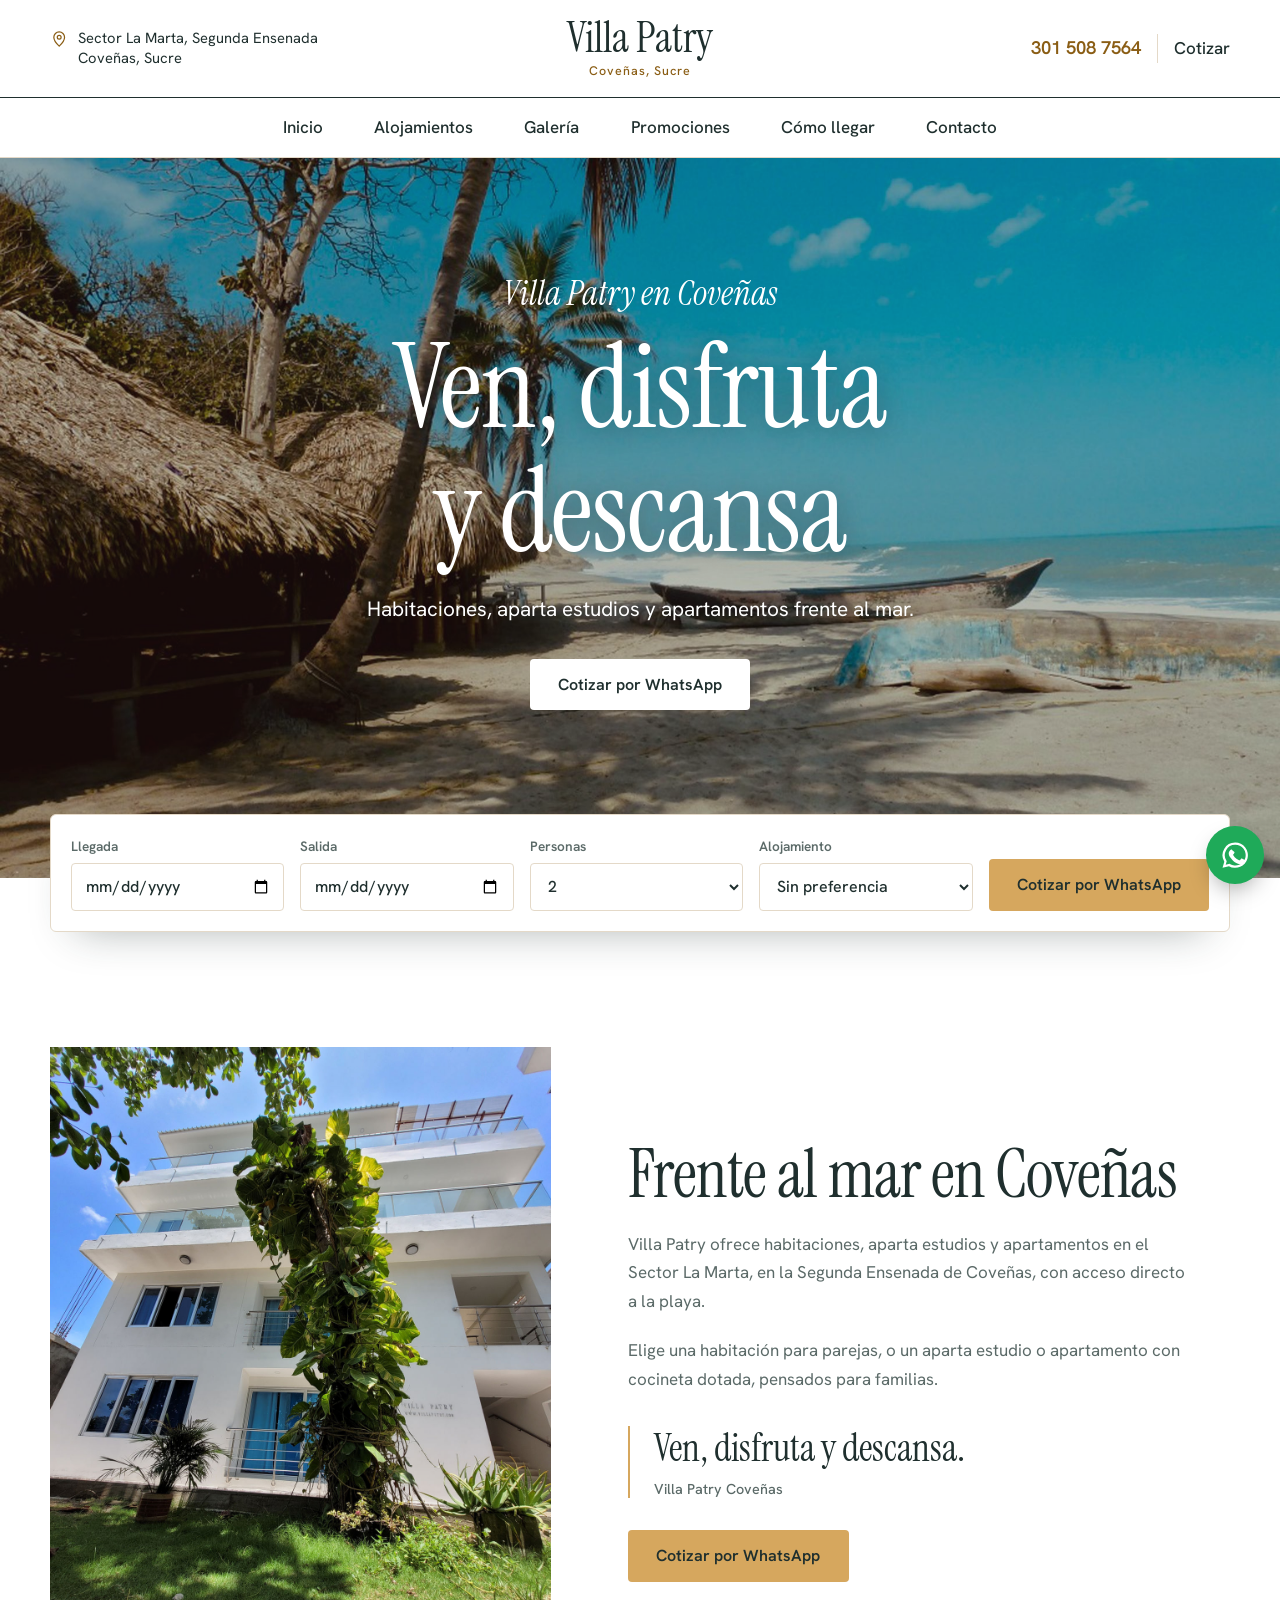
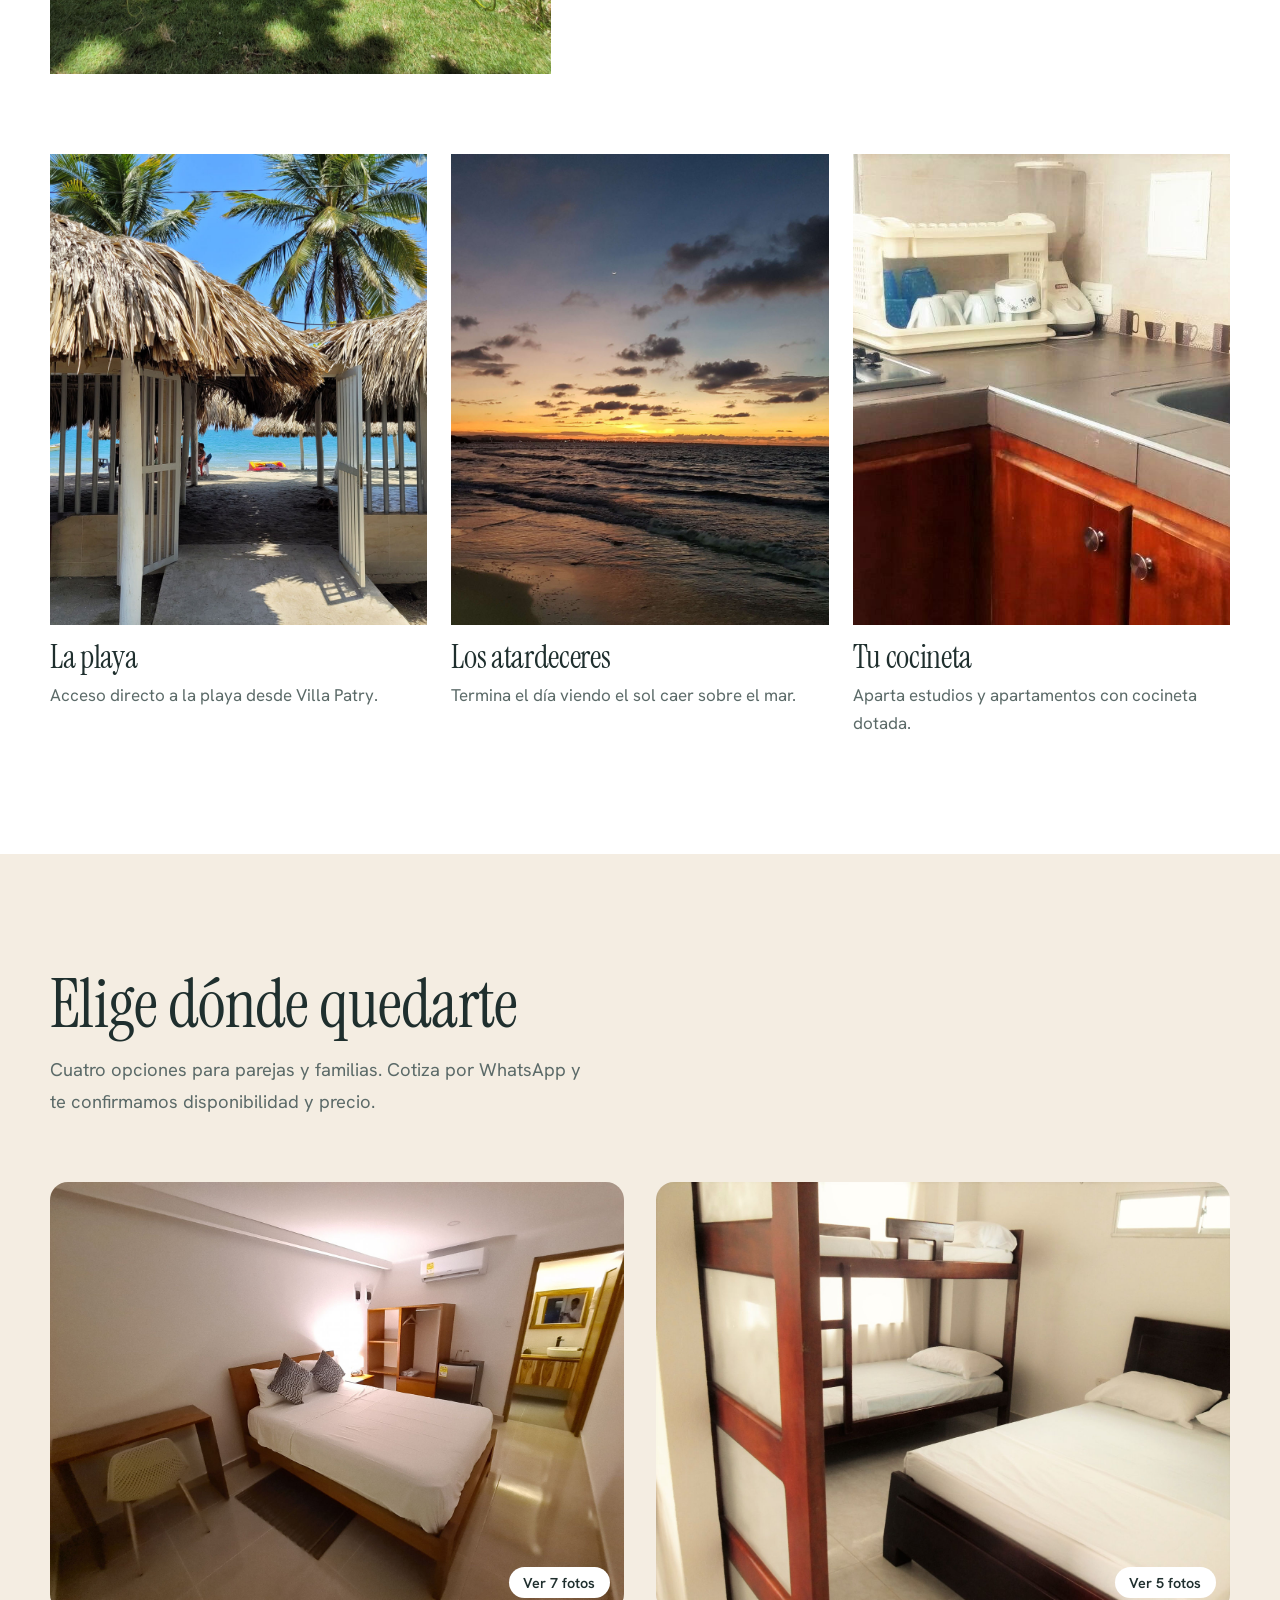
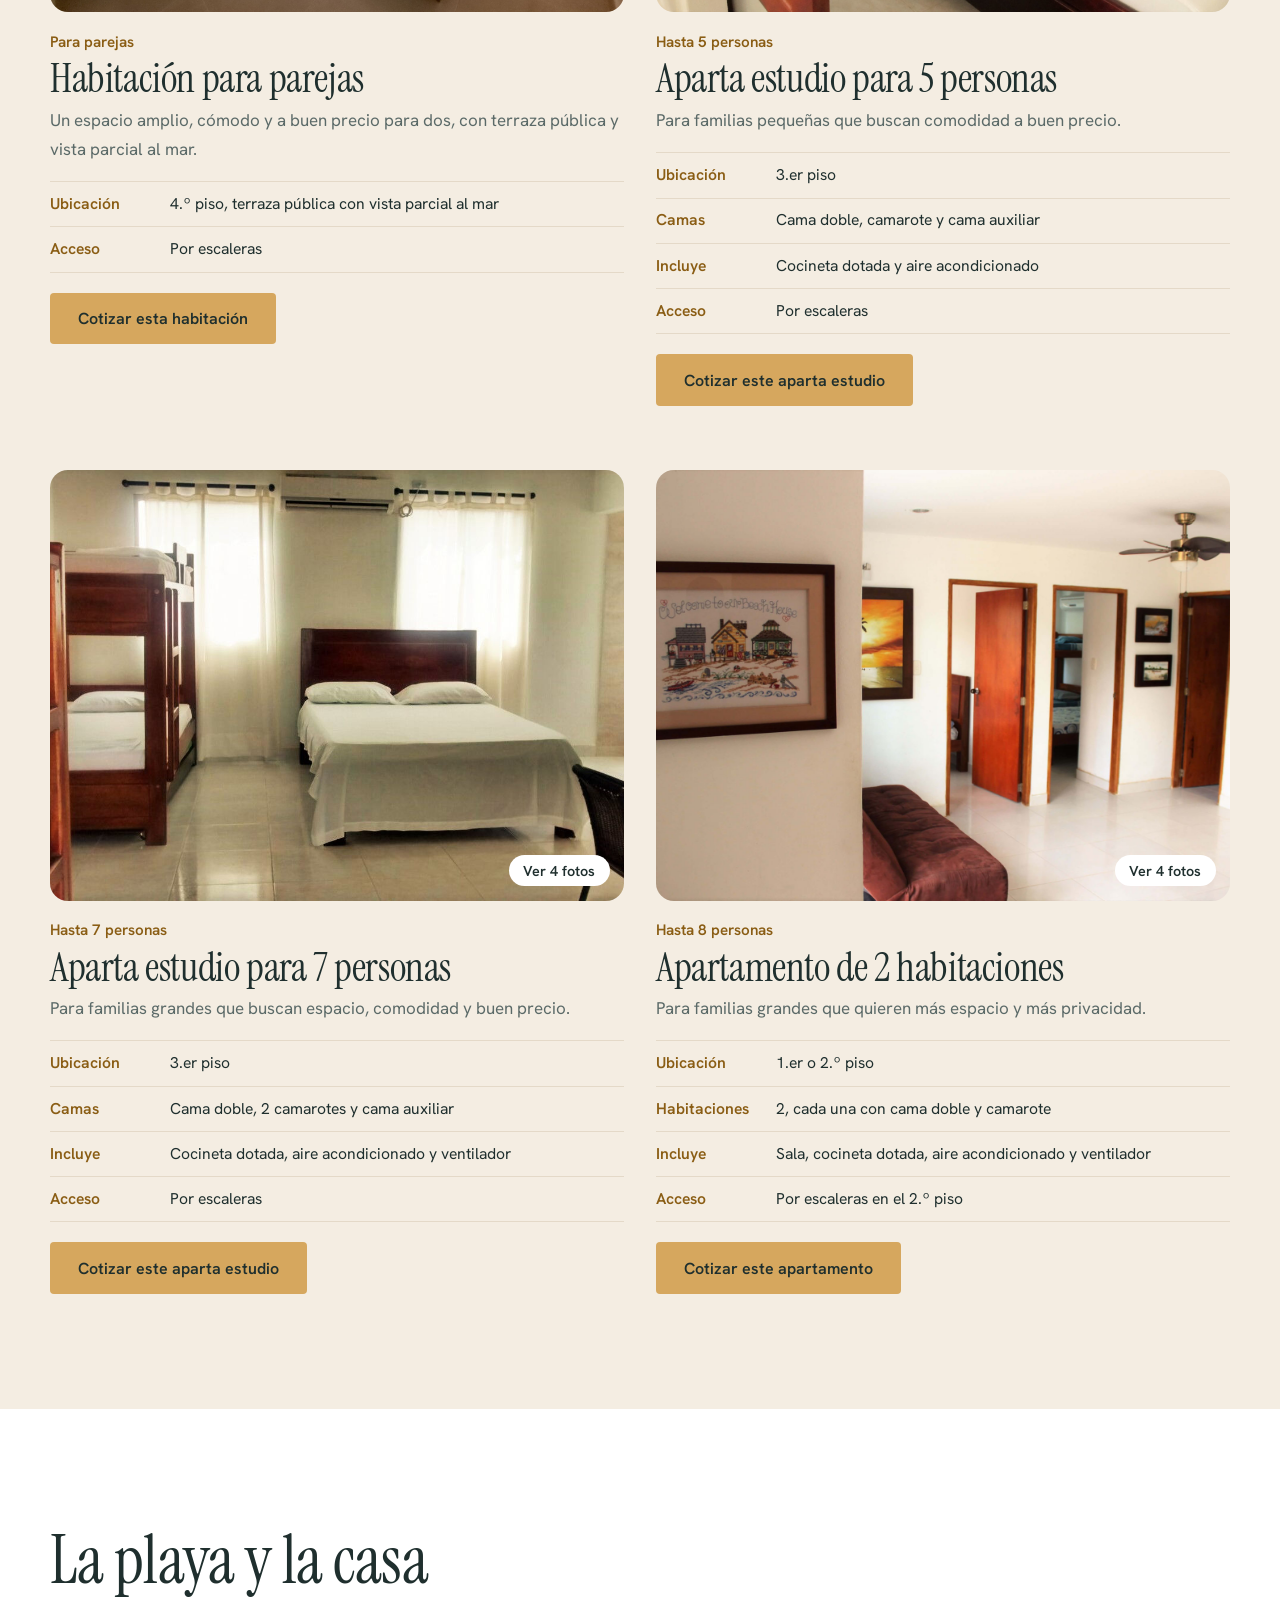
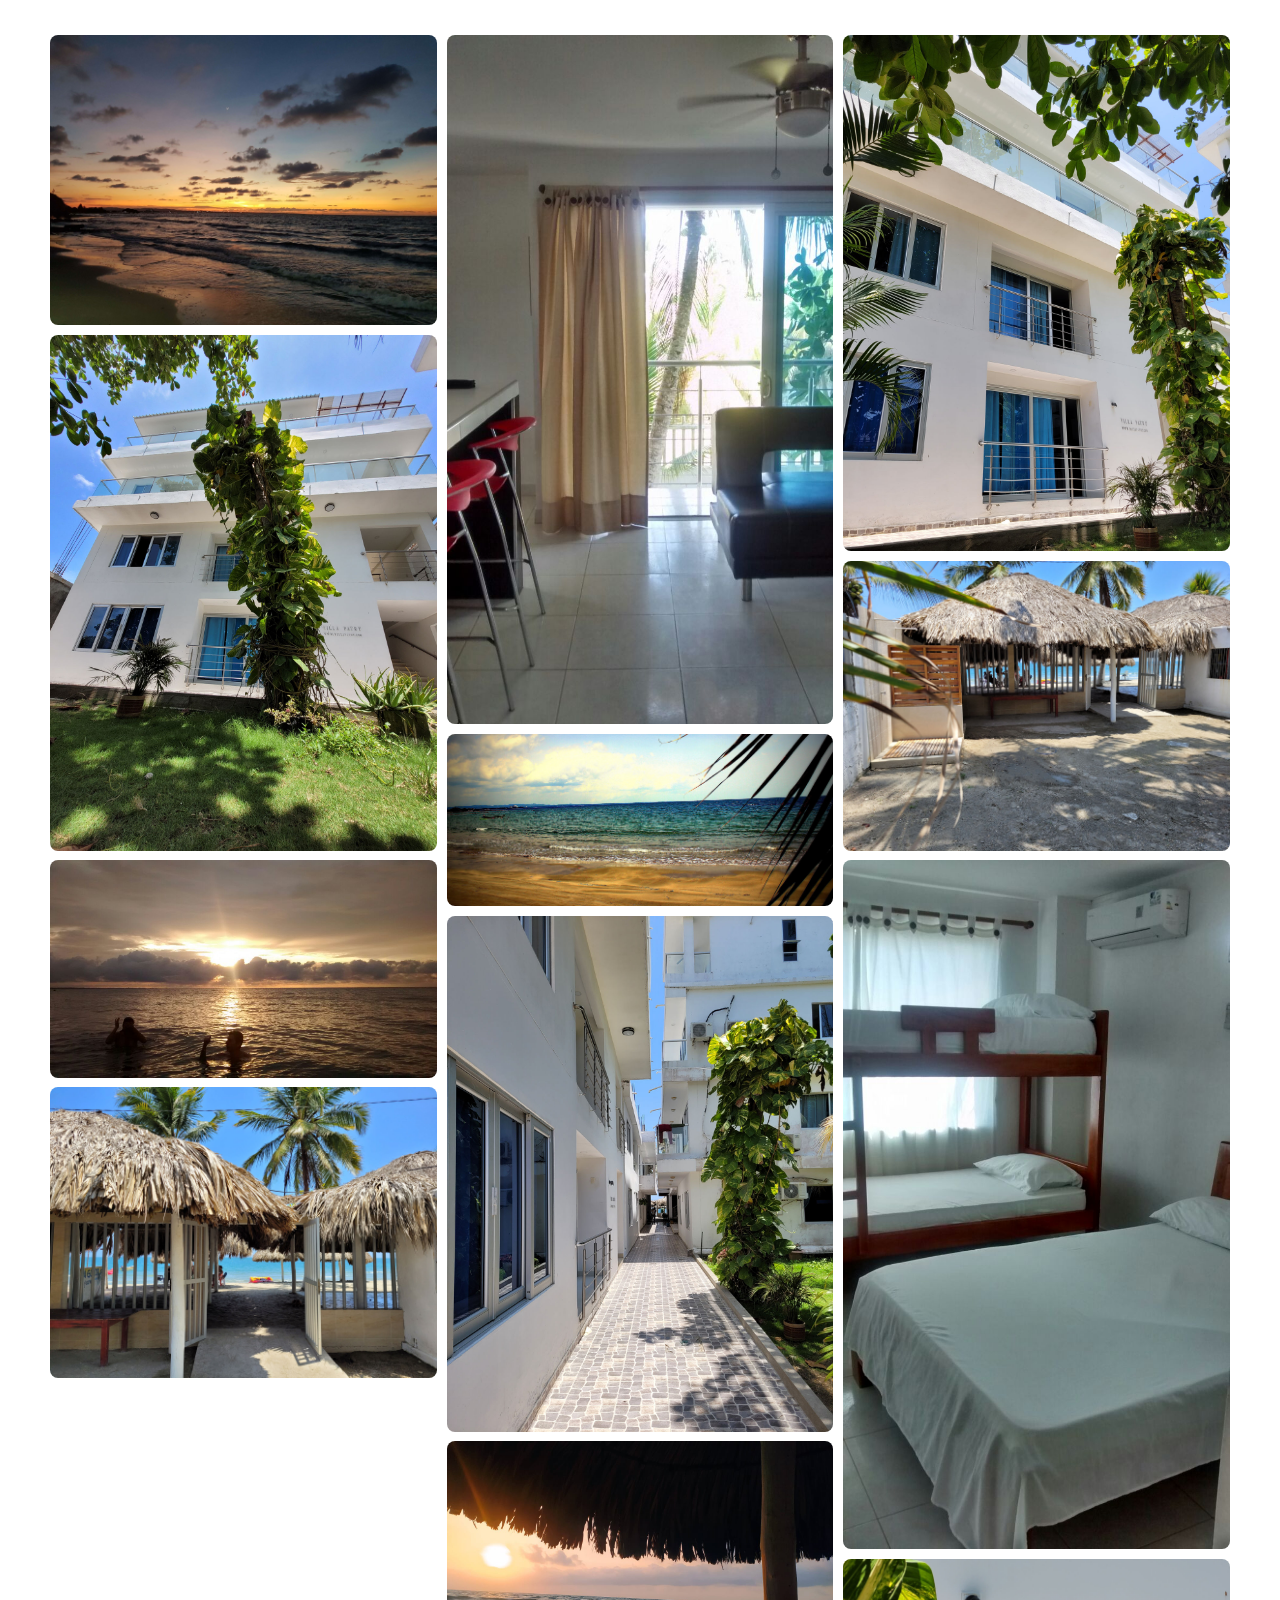
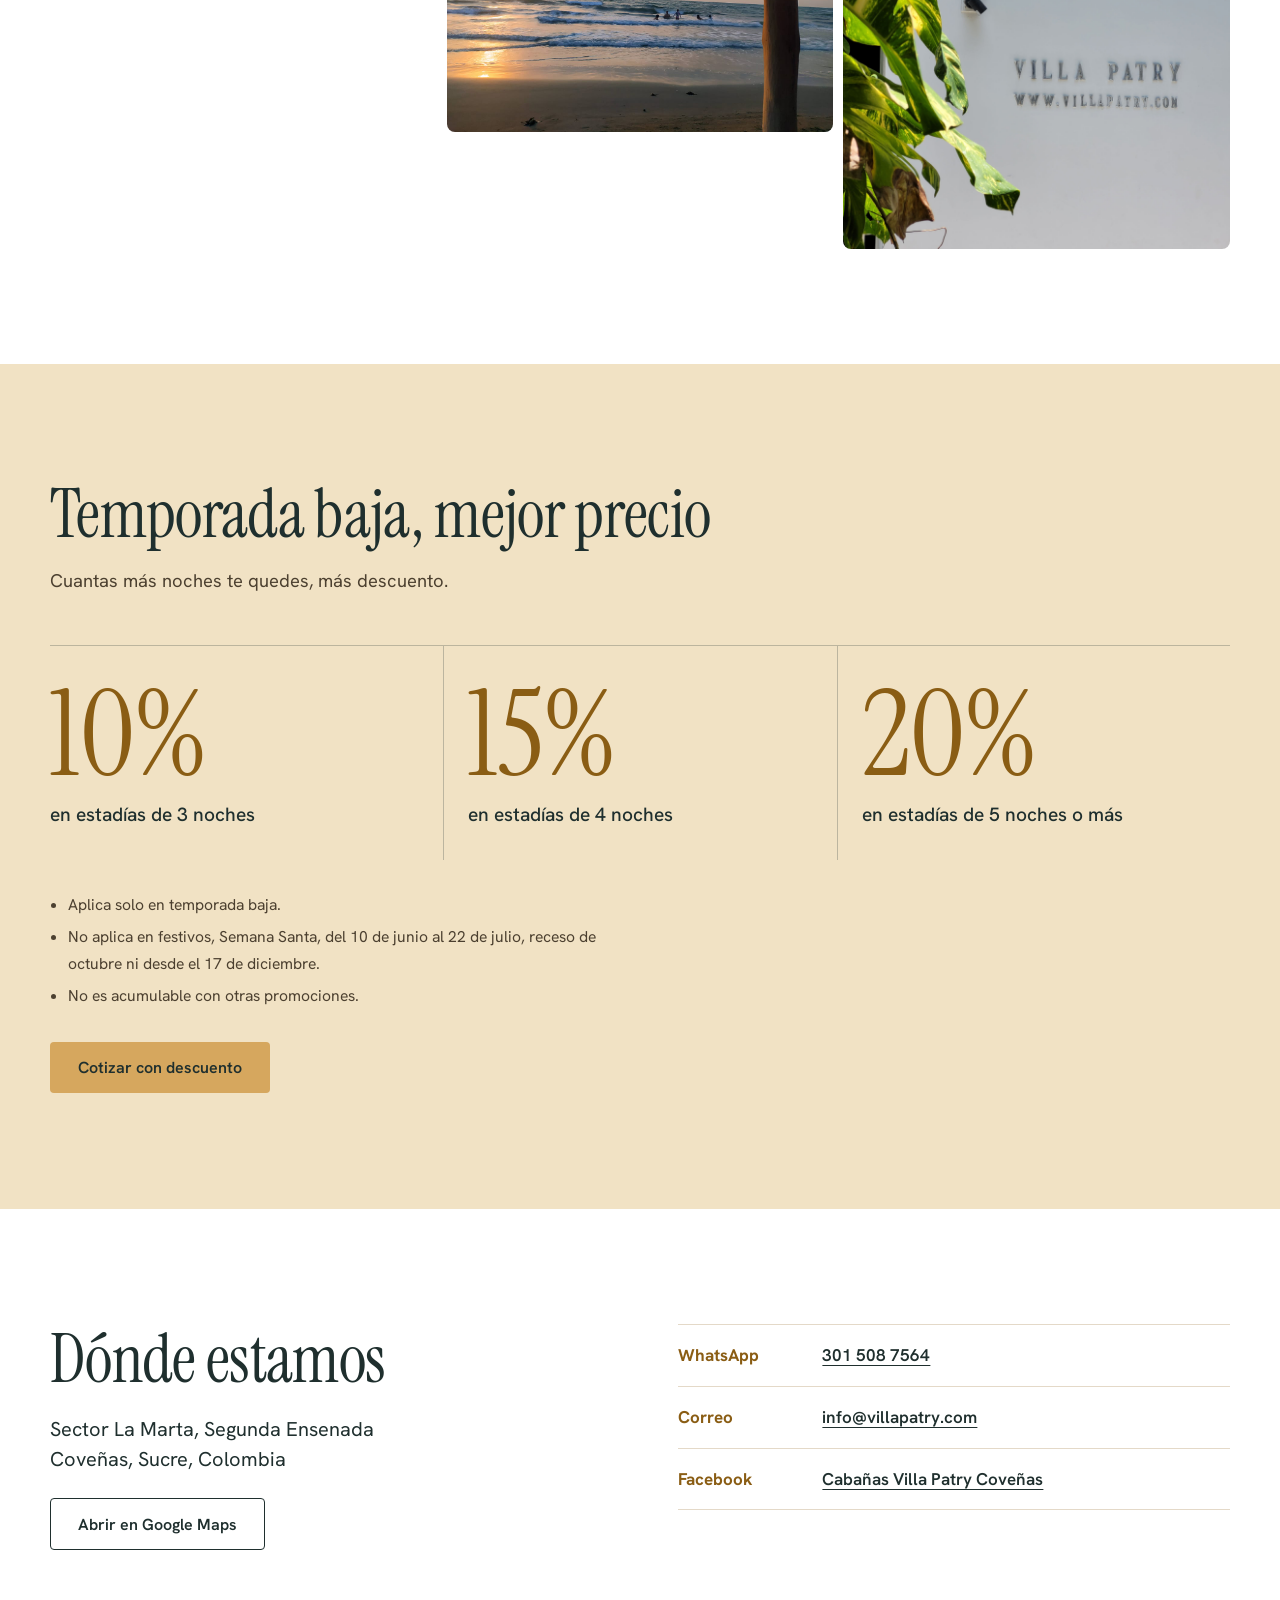
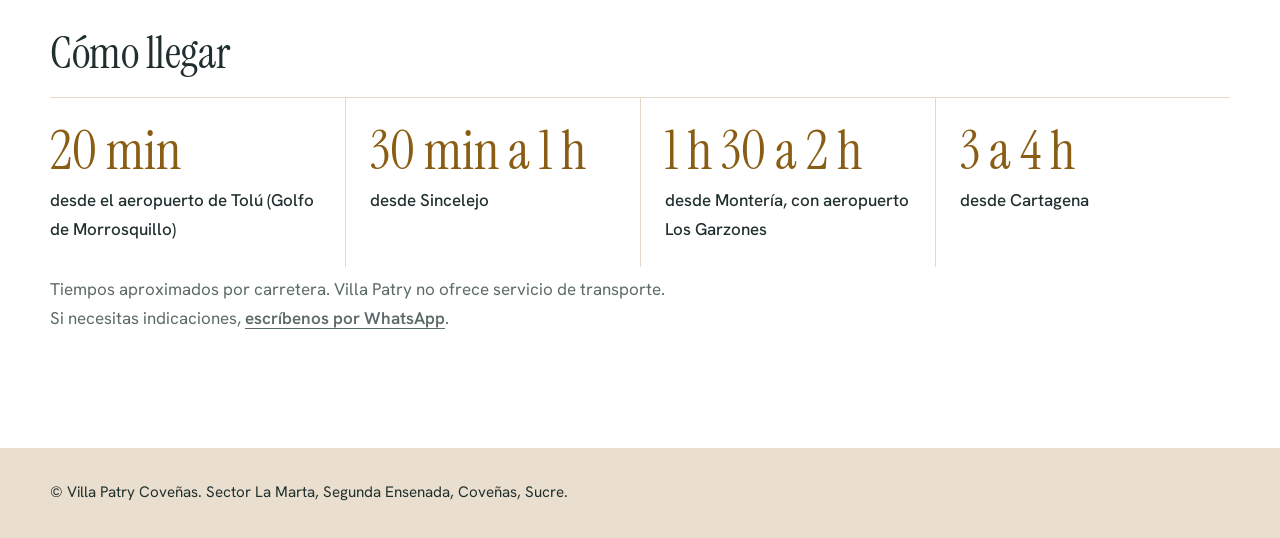
==== commit 38f89362: "Add files via upload" ====
--- a/index.html
+++ b/index.html
@@ -11,13 +11,13 @@
 <meta property="og:title" content="Villa Patry | Frente al mar en Coveñas">
 <meta property="og:description" content="Habitaciones, aparta estudios y apartamentos con acceso directo a la playa en Coveñas, Sucre.">
 <meta property="og:url" content="https://www.villapatry.com/">
-<meta property="og:image" content="https://www.villapatry.com/images/hero.jpg">
+<meta property="og:image" content="https://www.villapatry.com/hero.jpg">
 <meta name="twitter:card" content="summary_large_image">
-<meta name="theme-color" content="#062a3a">
+<meta name="theme-color" content="#ffffff">
 
 <link rel="preconnect" href="https://fonts.googleapis.com">
 <link rel="preconnect" href="https://fonts.gstatic.com" crossorigin>
-<link href="https://fonts.googleapis.com/css2?family=Bricolage+Grotesque:opsz,wght@12..96,500;700;800&family=Figtree:wght@400;500;600&display=swap" rel="stylesheet">
+<link href="https://fonts.googleapis.com/css2?family=Hanken+Grotesk:wght@400;500;600&family=Instrument+Serif:ital@0;1&display=swap" rel="stylesheet">
 
 <script type="application/ld+json">
 {"@context":"https://schema.org","@type":"Hotel","name":"Villa Patry","description":"Cabañas en Coveñas frente al mar y con cocina dotada.","url":"https://www.villapatry.com/","telephone":"+573015087564","email":"info@villapatry.com","address":{"@type":"PostalAddress","streetAddress":"Sector La Marta, Segunda Ensenada","addressLocality":"Coveñas","addressRegion":"Sucre","addressCountry":"CO"}}
@@ -25,99 +25,115 @@
 
 <style>
 :root{
-  --navy:#062a3a; --sea:#0b5f73; --turq:#12b3ae; --foam:#f2f9f8;
-  --mango:#ffb020; --ink:#0a2530; --muted:#46626c; --line:#cfe1e1; --wa:#1faa59;
+  --ink:#1f2f2e; --muted:#5b6a68; --line:#e4d9c8;
+  --sand:#f4ede2; --sand2:#eadfce; --gold:#d6a75e; --gold-soft:#f1e2c4; --gold-deep:#8a5d14;
+  --sea:#1f7a80; --wa:#1faa59;
 }
 *{box-sizing:border-box;margin:0;padding:0}
 html{scroll-behavior:smooth;-webkit-text-size-adjust:100%}
-body{font:400 1.0625rem/1.65 Figtree,system-ui,sans-serif;color:var(--ink);background:var(--foam)}
+body{font:400 1.0625rem/1.7 'Hanken Grotesk',system-ui,sans-serif;color:var(--ink);background:#fff}
 img{display:block;max-width:100%}
 a{color:inherit}
-h1,h2,h3{font-family:'Bricolage Grotesque',Figtree,system-ui,sans-serif;line-height:1.04;letter-spacing:-.02em;text-wrap:balance}
+h1,h2,h3{font-family:'Instrument Serif',Georgia,serif;font-weight:400;line-height:1.05;letter-spacing:-.01em;text-wrap:balance}
+h2{font-size:clamp(2.5rem,5.4vw,4.2rem)}
 :focus-visible{outline:3px solid var(--sea);outline-offset:3px}
-.on-dark :focus-visible{outline-color:var(--mango)}
 .wrap{width:min(1180px,100% - 2.5rem);margin-inline:auto}
 .skip{position:absolute;left:-999px;top:0;background:#fff;color:var(--ink);padding:.6rem 1rem;z-index:50}
 .skip:focus{left:0}
 
 /* Buttons */
-.btn{display:inline-flex;align-items:center;justify-content:center;gap:.5rem;font:600 1rem Figtree,sans-serif;text-decoration:none;border:2px solid transparent;border-radius:999px;padding:.85rem 1.5rem;cursor:pointer;transition:background .2s,color .2s,border-color .2s}
-.btn-mango{background:var(--mango);color:var(--navy)}
-.btn-mango:hover{background:#ffc04d}
-.btn-line{border-color:rgba(255,255,255,.7);color:#fff}
-.btn-line:hover{background:#fff;color:var(--navy)}
-.btn-navy{background:var(--navy);color:#fff}
-.btn-navy:hover{background:var(--sea)}
+.btn{display:inline-flex;align-items:center;justify-content:center;font:600 1rem 'Hanken Grotesk',sans-serif;text-decoration:none;border:1.5px solid transparent;border-radius:4px;padding:.9rem 1.7rem;cursor:pointer;transition:background .2s,border-color .2s,color .2s}
+.btn-gold{background:var(--gold);color:var(--ink)}
+.btn-gold:hover{background:#e2b877}
+.btn-white{background:#fff;color:var(--ink)}
+.btn-white:hover{background:var(--gold-soft)}
+.btn-out{border-color:var(--ink);color:var(--ink);background:transparent}
+.btn-out:hover{background:var(--ink);color:#fff}
 
 /* Header */
-.top{position:absolute;inset:0 0 auto;z-index:10;color:#fff}
-.top .wrap{display:flex;align-items:center;justify-content:space-between;gap:1rem;padding-block:1.25rem}
-.logo{text-decoration:none;font:800 1.6rem/1 'Bricolage Grotesque',sans-serif;letter-spacing:-.03em}
-.logo small{display:block;font:500 .8rem/1.3 Figtree,sans-serif;letter-spacing:.02em;opacity:.85;margin-top:.15rem}
-.nav{display:flex;align-items:center;gap:1.75rem}
-.nav ul{display:flex;gap:1.75rem;list-style:none}
-.nav a.link{text-decoration:none;font-weight:500}
-.nav a.link:hover{text-decoration:underline;text-underline-offset:6px}
-.menu-btn{display:none;background:none;border:2px solid rgba(255,255,255,.7);color:#fff;border-radius:999px;padding:.45rem 1rem;font:600 .95rem Figtree,sans-serif;cursor:pointer}
+.head{background:#fff}
+.topbar{display:grid;grid-template-columns:1fr auto 1fr;align-items:center;gap:1rem;padding-block:1.1rem}
+.addr-top{display:flex;gap:.6rem;align-items:flex-start;font-size:.92rem;line-height:1.4}
+.addr-top svg{width:1.15rem;height:1.15rem;flex:none;margin-top:.15rem;color:var(--gold-deep)}
+.logo{text-align:center;text-decoration:none;font:400 2.6rem/1 'Instrument Serif',Georgia,serif}
+.logo small{display:block;font:500 .78rem/1.2 'Hanken Grotesk',sans-serif;letter-spacing:.08em;color:var(--gold-deep);margin-top:.3rem}
+.contact-top{display:flex;justify-content:flex-end;align-items:center;gap:1rem}
+.contact-top .tel{color:var(--gold-deep);font-weight:600;font-size:1.15rem;text-decoration:none}
+.contact-top .res{border-left:1px solid var(--line);padding-left:1rem;font-weight:500;text-decoration:none}
+.contact-top .res:hover{color:var(--gold-deep)}
+.navrow{border-top:1px solid var(--ink);border-bottom:1px solid var(--line)}
+.navrow ul{display:flex;justify-content:center;flex-wrap:wrap;gap:.25rem clamp(1.25rem,4vw,3.5rem);list-style:none;padding-block:.95rem}
+.navrow a{text-decoration:none;font-weight:500}
+.navrow a:hover{color:var(--gold-deep)}
+.menu-btn{display:none;justify-self:end;background:none;border:1.5px solid var(--ink);color:var(--ink);border-radius:4px;padding:.5rem 1rem;font:600 .95rem 'Hanken Grotesk',sans-serif;cursor:pointer}
 
 /* Hero */
-.hero{position:relative;min-height:clamp(600px,94svh,900px);display:grid;align-items:end;color:#fff;background:var(--navy);overflow:hidden}
-.hero .bg{position:absolute;inset:0;width:100%;height:100%;object-fit:cover;animation:settle 2.6s cubic-bezier(.2,.7,.2,1) both}
-.hero::after{content:"";position:absolute;inset:0;background:linear-gradient(to top,rgba(6,42,58,.9) 0%,rgba(6,42,58,.4) 48%,rgba(6,42,58,.3) 100%)}
-.hero-copy{position:relative;z-index:1;padding-block:9rem 7rem}
-.hero h1{font-size:clamp(3rem,9.5vw,7.6rem);font-weight:800;line-height:.92;letter-spacing:-.045em}
-.hero h1 span{display:block;animation:rise .9s cubic-bezier(.2,.7,.2,1) both}
-.hero h1 span:nth-child(2){animation-delay:.15s}
-.hero p{max-width:34ch;font-size:clamp(1.1rem,2.2vw,1.4rem);line-height:1.45;margin-top:1.5rem;animation:rise .9s .35s cubic-bezier(.2,.7,.2,1) both}
-.hero .cta{display:flex;flex-wrap:wrap;gap:.75rem;margin-top:2rem;animation:rise .9s .5s cubic-bezier(.2,.7,.2,1) both}
-@keyframes settle{from{transform:scale(1.08)}to{transform:none}}
-@keyframes rise{from{opacity:0;transform:translateY(26px)}to{opacity:1;transform:none}}
+.hero{position:relative;min-height:clamp(520px,80svh,780px);display:grid;place-items:center;text-align:center;color:#fff;background:var(--sand2);overflow:hidden}
+.hero .bg{position:absolute;inset:0;width:100%;height:100%;object-fit:cover;animation:settle 2.4s cubic-bezier(.2,.7,.2,1) both}
+.hero::after{content:"";position:absolute;inset:0;background:rgba(15,30,30,.3)}
+.hero-copy{position:relative;z-index:1;padding:5rem 1.25rem 8rem;max-width:940px;animation:rise .9s .2s cubic-bezier(.2,.7,.2,1) both}
+.hero .kick{font:italic 400 clamp(1.5rem,3vw,2.1rem)/1 'Instrument Serif',Georgia,serif;margin-bottom:.9rem}
+.hero h1{font-size:clamp(3.4rem,10vw,7.4rem);text-shadow:0 2px 26px rgba(0,0,0,.3)}
+.hero .sub{margin-top:1.1rem;font-size:clamp(1.05rem,2vw,1.3rem)}
+.hero .btn{margin-top:2rem}
+@keyframes settle{from{transform:scale(1.07)}to{transform:none}}
+@keyframes rise{from{opacity:0;transform:translateY(22px)}to{opacity:1;transform:none}}
 
 /* Quote bar */
-.quote{position:relative;z-index:2;margin-top:-3.5rem}
-.quote form{background:#fff;border-radius:16px;padding:1.25rem;display:grid;grid-template-columns:repeat(4,1fr) auto;gap:1rem;align-items:end;box-shadow:0 24px 50px -24px rgba(6,42,58,.5)}
+.quote{position:relative;z-index:2;margin-top:-4rem}
+.quote form{background:#fff;border:1px solid var(--line);border-radius:6px;padding:1.25rem;display:grid;grid-template-columns:repeat(4,1fr) auto;gap:1rem;align-items:end;box-shadow:0 22px 44px -26px rgba(31,47,46,.4)}
 .quote label{display:block;font-size:.85rem;font-weight:600;color:var(--muted);margin-bottom:.3rem}
-.quote input,.quote select{width:100%;font:500 1rem Figtree,sans-serif;color:var(--ink);background:#fff;border:1.5px solid var(--line);border-radius:10px;padding:.7rem .8rem;min-height:3rem}
-.quote .err{grid-column:1/-1;color:#b3261e;font-weight:500;min-height:0}
+.quote input,.quote select{width:100%;font:500 1rem 'Hanken Grotesk',sans-serif;color:var(--ink);background:#fff;border:1px solid var(--line);border-radius:4px;padding:.7rem .8rem;min-height:3rem}
+.quote .err{grid-column:1/-1;color:#b3261e;font-weight:500}
 .quote .err:empty{display:none}
-.facts{display:flex;flex-wrap:wrap;gap:.5rem 2.5rem;list-style:none;margin-top:1.75rem;color:var(--muted);font-weight:500}
-.facts li{border-left:3px solid var(--turq);padding-left:.75rem}
 
 /* Sections */
 .section{padding-block:clamp(4rem,9vw,7.5rem)}
-.section h2{font-size:clamp(2.2rem,5vw,3.8rem);font-weight:800;max-width:16ch}
-.section .intro{max-width:52ch;color:var(--muted);margin-top:1rem;font-size:1.15rem}
-
-/* Rooms */
-.room{display:grid;grid-template-columns:7fr 5fr;gap:clamp(1.5rem,4vw,4rem);align-items:center;margin-top:clamp(3rem,7vw,5.5rem)}
-.room:nth-of-type(even) .gal{order:2}
-.gal{display:grid;grid-template-columns:repeat(3,1fr);gap:.5rem}
-.gal a{position:relative;display:block;overflow:hidden;border-radius:4px;background:#cfe3e3;aspect-ratio:1}
-.gal a:first-child{grid-column:1/-1;aspect-ratio:4/3}
-.gal img{width:100%;height:100%;object-fit:cover}
-.gal a[data-more]::after{content:attr(data-more) " fotos";position:absolute;inset:0;display:grid;place-items:center;background:rgba(6,42,58,.62);color:#fff;font:700 1.2rem 'Bricolage Grotesque',sans-serif}
-.room h3{font-size:clamp(1.9rem,3.4vw,2.7rem);font-weight:700}
-.room .lead{margin-top:.75rem;color:var(--muted)}
-.specs{margin-top:1.5rem}
-.specs div{display:grid;grid-template-columns:7.5rem 1fr;gap:1rem;padding:.7rem 0;border-top:1px solid var(--line)}
+.sand{background:var(--sand)}
+.section .intro{max-width:54ch;color:var(--muted);margin-top:1rem;font-size:1.15rem}
+
+/* Welcome */
+.welcome{display:grid;grid-template-columns:5fr 6fr;gap:clamp(2rem,6vw,5.5rem);align-items:center}
+.welcome img{width:100%;aspect-ratio:4/5;object-fit:cover}
+.welcome p{color:var(--muted);margin-top:1.25rem;max-width:56ch}
+.pull{border-left:2px solid var(--gold);padding-left:1.5rem;margin-top:2rem;font:400 clamp(1.7rem,3.2vw,2.4rem)/1.15 'Instrument Serif',Georgia,serif}
+.pull cite{display:block;font:500 .9rem 'Hanken Grotesk',sans-serif;color:var(--muted);margin-top:.6rem;font-style:normal}
+.welcome .btn{margin-top:2rem}
+
+/* Experiences */
+.exp{display:grid;grid-template-columns:repeat(3,1fr);gap:1.5rem;margin-top:clamp(3rem,7vw,5rem)}
+.exp img{width:100%;aspect-ratio:4/5;object-fit:cover}
+.exp h3{font-size:2rem;margin-top:1rem}
+.exp p{color:var(--muted);margin-top:.35rem}
+
+/* Stays */
+.stays{display:grid;grid-template-columns:repeat(2,1fr);gap:clamp(2.5rem,5vw,4rem) 2rem;margin-top:clamp(2.5rem,6vw,4rem)}
+.stay .img{position:relative;display:block;aspect-ratio:4/3;overflow:hidden;border-radius:18px;background:var(--sand2)}
+.stay .img img{width:100%;height:100%;object-fit:cover}
+.badge{position:absolute;right:.9rem;bottom:.9rem;background:#fff;color:var(--ink);font:600 .9rem 'Hanken Grotesk',sans-serif;padding:.4rem .9rem;border-radius:999px}
+.stay .cap{margin-top:1.1rem;color:var(--gold-deep);font-weight:600;font-size:.95rem}
+.stay h3{font-size:clamp(1.9rem,3.2vw,2.5rem);margin-top:.1rem}
+.stay .lead{color:var(--muted);margin-top:.4rem}
+.specs{margin-top:1.1rem}
+.specs div{display:grid;grid-template-columns:6.5rem 1fr;gap:1rem;padding:.55rem 0;border-top:1px solid var(--line);font-size:.98rem}
 .specs div:last-child{border-bottom:1px solid var(--line)}
-.specs dt{font-weight:600;color:var(--sea)}
-.room .btn{margin-top:1.5rem}
+.specs dt{font-weight:600;color:var(--gold-deep)}
+.stay .btn{margin-top:1.25rem}
 
 /* Gallery */
-.mosaic{columns:3 260px;column-gap:.5rem;margin-top:2.5rem}
-.mosaic a{display:block;margin-bottom:.5rem;border-radius:4px;overflow:hidden;background:#cfe3e3;break-inside:avoid}
+.mosaic{columns:3 260px;column-gap:.6rem;margin-top:2.5rem}
+.mosaic a{display:block;margin-bottom:.6rem;border-radius:8px;overflow:hidden;background:var(--sand2);break-inside:avoid}
 .mosaic img{width:100%;height:auto}
 
 /* Promo */
-.promo{background:var(--navy);color:#fff}
-.promo .intro{color:rgba(255,255,255,.8)}
-.tiers{display:grid;grid-template-columns:repeat(3,1fr);margin-top:3rem;border-top:1px solid rgba(255,255,255,.25)}
+.promo{background:var(--gold-soft)}
+.promo .intro{color:#4c4030}
+.tiers{display:grid;grid-template-columns:repeat(3,1fr);margin-top:3rem;border-top:1px solid rgba(31,47,46,.25)}
 .tier{padding:1.75rem 1.5rem 1.75rem 0}
-.tier + .tier{border-left:1px solid rgba(255,255,255,.25);padding-left:1.5rem}
-.tier .n{font:800 clamp(3.4rem,9vw,7rem)/1 'Bricolage Grotesque',sans-serif;letter-spacing:-.05em;color:var(--mango)}
-.tier .d{font-size:1.2rem;font-weight:500;margin-top:.4rem}
-.terms{margin-top:2rem;padding-left:1.1rem;max-width:64ch;color:rgba(255,255,255,.82);font-size:.98rem}
+.tier + .tier{border-left:1px solid rgba(31,47,46,.25);padding-left:1.5rem}
+.tier .n{font:400 clamp(4rem,10vw,7.5rem)/1 'Instrument Serif',Georgia,serif;color:var(--gold-deep)}
+.tier .d{font-size:1.2rem;font-weight:500;margin-top:.3rem}
+.terms{margin-top:2rem;padding-left:1.1rem;max-width:64ch;color:#4c4030;font-size:.98rem}
 .terms li{margin-top:.35rem}
 .promo .btn{margin-top:2rem}
 
@@ -127,54 +143,57 @@
 .split .btn{margin-top:1.5rem}
 .contact{list-style:none;border-top:1px solid var(--line)}
 .contact li{display:grid;grid-template-columns:8rem 1fr;gap:1rem;padding:1rem 0;border-bottom:1px solid var(--line)}
-.contact b{color:var(--sea)}
+.contact b{color:var(--gold-deep)}
 .contact a{font-weight:600;text-underline-offset:4px}
-
-/* How to get here */
-.how h3{font-size:clamp(1.6rem,3vw,2.2rem);font-weight:700;margin-top:clamp(3rem,7vw,5rem)}
+.how h3{font-size:clamp(2rem,3.6vw,2.8rem);margin-top:clamp(3rem,7vw,5rem)}
 .routes{display:grid;grid-template-columns:repeat(4,1fr);margin-top:1.25rem;border-top:1px solid var(--line)}
 .route{padding:1.5rem 1.5rem 1.5rem 0}
 .route + .route{border-left:1px solid var(--line);padding-left:1.5rem}
-.route .t{font:800 clamp(2rem,4.5vw,3.2rem)/1.05 'Bricolage Grotesque',sans-serif;letter-spacing:-.03em;color:var(--sea)}
+.route .t{font:400 clamp(2.2rem,4.5vw,3.4rem)/1.05 'Instrument Serif',Georgia,serif;color:var(--gold-deep)}
 .route .f{margin-top:.4rem;font-weight:500}
 .route-note{margin-top:.5rem;color:var(--muted);max-width:62ch}
 .route-note a{font-weight:600;text-underline-offset:4px}
 
 /* Footer + FAB */
-footer{background:#041d29;color:rgba(255,255,255,.75);padding-block:2rem;font-size:.95rem}
-.fab{position:fixed;right:1rem;bottom:1rem;z-index:30;display:grid;place-items:center;width:3.6rem;height:3.6rem;border-radius:50%;background:var(--wa);color:#fff;box-shadow:0 10px 24px -8px rgba(0,0,0,.5)}
+footer{background:var(--sand2);color:var(--ink);padding-block:2rem;font-size:.95rem}
+.fab{position:fixed;right:1rem;bottom:1rem;z-index:30;display:grid;place-items:center;width:3.6rem;height:3.6rem;border-radius:50%;background:var(--wa);color:#fff;box-shadow:0 10px 24px -8px rgba(0,0,0,.4)}
 .fab svg{width:1.9rem;height:1.9rem}
 
 /* Lightbox */
-dialog{border:0;background:transparent;max-width:100vw;max-height:100vh;width:100%;height:100%;padding:0;color:#fff}
-dialog::backdrop{background:rgba(4,29,41,.94)}
+dialog{border:0;background:transparent;max-width:100vw;max-height:100vh;width:100%;height:100%;padding:0;color:var(--ink)}
+dialog::backdrop{background:rgba(255,255,255,.97)}
 dialog figure{height:100%;display:grid;grid-template-rows:1fr auto;place-items:center;padding:3.5rem 1rem 1rem}
 dialog img{max-width:92vw;max-height:78vh;object-fit:contain}
 dialog figcaption{padding-top:.75rem;font-size:.95rem;text-align:center}
-.lb-btn{position:absolute;background:rgba(255,255,255,.14);color:#fff;border:0;border-radius:999px;font:600 1rem Figtree,sans-serif;padding:.7rem 1.1rem;cursor:pointer}
-.lb-btn:hover{background:rgba(255,255,255,.28)}
+.lb-btn{position:absolute;background:var(--sand);color:var(--ink);border:0;border-radius:4px;font:600 1rem 'Hanken Grotesk',sans-serif;padding:.7rem 1.1rem;cursor:pointer}
+.lb-btn:hover{background:var(--sand2)}
 .lb-close{top:1rem;right:1rem}
 .lb-prev{left:1rem;top:50%}
 .lb-next{right:1rem;top:50%}
 
 /* Responsive */
 @media (max-width:900px){
+  .quote form{grid-template-columns:1fr 1fr}
+  .quote form .btn{grid-column:1/-1}
+  .welcome,.split{grid-template-columns:1fr}
+  .stays{grid-template-columns:1fr}
   .routes{grid-template-columns:1fr 1fr}
   .route:nth-child(odd){border-left:0;padding-left:0}
   .route:nth-child(n+3){border-top:1px solid var(--line)}
-  .quote form{grid-template-columns:1fr 1fr}
-  .quote form .btn{grid-column:1/-1}
-  .room{grid-template-columns:1fr}
-  .room:nth-of-type(even) .gal{order:0}
-  .split{grid-template-columns:1fr}
+}
+@media (max-width:820px){
+  .topbar{grid-template-columns:1fr auto}
+  .addr-top,.contact-top{display:none}
+  .logo{text-align:left;font-size:2.2rem}
+  .menu-btn{display:inline-block}
+  .navrow{display:none}
+  .navrow.open{display:block}
+  .navrow ul{flex-direction:column;align-items:center;gap:.6rem;padding-block:1.1rem}
 }
 @media (max-width:760px){
-  .menu-btn{display:inline-block}
-  .nav{position:absolute;right:1.25rem;top:4.6rem;flex-direction:column;align-items:stretch;gap:1rem;background:var(--navy);padding:1.25rem 1.5rem;border-radius:14px;min-width:14rem;display:none}
-  .nav.open{display:flex}
-  .nav ul{flex-direction:column;gap:.9rem}
+  .exp{grid-template-columns:1fr}
   .tiers,.routes{grid-template-columns:1fr}
-  .tier + .tier{border-left:0;border-top:1px solid rgba(255,255,255,.25);padding-left:0}
+  .tier + .tier{border-left:0;border-top:1px solid rgba(31,47,46,.25);padding-left:0}
   .route + .route{border-left:0;border-top:1px solid var(--line);padding-left:0}
   .contact li{grid-template-columns:1fr;gap:.2rem}
   .lb-prev,.lb-next{top:auto;bottom:1rem}
@@ -187,32 +206,39 @@
 <body>
 <a class="skip" href="#alojamientos">Ir al contenido</a>
 
-<header class="top on-dark">
-  <div class="wrap">
+<header class="head">
+  <div class="wrap topbar">
+    <div class="addr-top">
+      <svg viewBox="0 0 24 24" fill="none" stroke="currentColor" stroke-width="1.6" aria-hidden="true"><path d="M12 21s7-6.2 7-11.5a7 7 0 0 0-14 0C5 14.8 12 21 12 21Z"/><circle cx="12" cy="9.5" r="2.5"/></svg>
+      <span>Sector La Marta, Segunda Ensenada<br>Coveñas, Sucre</span>
+    </div>
     <a class="logo" href="#">Villa Patry<small>Coveñas, Sucre</small></a>
+    <div class="contact-top">
+      <a class="tel" data-wa="Hola Villa Patry, quiero cotizar una estadía." href="https://wa.me/573015087564">301 508 7564</a>
+      <a class="res" data-wa="Hola Villa Patry, quiero cotizar una estadía." href="https://wa.me/573015087564">Cotizar</a>
+    </div>
     <button class="menu-btn" type="button" aria-expanded="false" aria-controls="nav">Menú</button>
-    <nav class="nav" id="nav" aria-label="Principal">
-      <ul>
-        <li><a class="link" href="#alojamientos">Alojamientos</a></li>
-        <li><a class="link" href="#galeria">Galería</a></li>
-        <li><a class="link" href="#promociones">Promociones</a></li>
-        <li><a class="link" href="#ubicacion">Ubicación</a></li>
-      </ul>
-      <a class="btn btn-mango" data-wa="Hola Villa Patry, quiero cotizar una estadía." href="https://wa.me/573015087564">Cotizar</a>
-    </nav>
   </div>
+  <nav class="navrow" id="nav" aria-label="Principal">
+    <ul>
+      <li><a href="#">Inicio</a></li>
+      <li><a href="#alojamientos">Alojamientos</a></li>
+      <li><a href="#galeria">Galería</a></li>
+      <li><a href="#promociones">Promociones</a></li>
+      <li><a href="#como-llegar">Cómo llegar</a></li>
+      <li><a href="#contacto">Contacto</a></li>
+    </ul>
+  </nav>
 </header>
 
 <main>
-  <section class="hero on-dark">
-    <img class="bg" src="images/hero.jpg" alt="Playa con palmeras y ranchos de palma en la costa Caribe" fetchpriority="high">
-    <div class="wrap hero-copy">
-      <h1><span>Ven, disfruta</span><span>y descansa</span></h1>
-      <p>Habitaciones, aparta estudios y apartamentos frente al mar en Coveñas, Sucre.</p>
-      <div class="cta">
-        <a class="btn btn-mango" data-wa="Hola Villa Patry, quiero cotizar una estadía." href="https://wa.me/573015087564">Cotizar por WhatsApp</a>
-        <a class="btn btn-line" href="#alojamientos">Ver alojamientos</a>
-      </div>
+  <section class="hero">
+    <img class="bg" src="hero.jpg" alt="Playa con palmeras y ranchos de palma en la costa Caribe" fetchpriority="high">
+    <div class="hero-copy">
+      <p class="kick">Villa Patry en Coveñas</p>
+      <h1>Ven, disfruta y descansa</h1>
+      <p class="sub">Habitaciones, aparta estudios y apartamentos frente al mar.</p>
+      <a class="btn btn-white" data-wa="Hola Villa Patry, quiero cotizar una estadía." href="https://wa.me/573015087564">Cotizar por WhatsApp</a>
     </div>
   </section>
 
@@ -238,132 +264,111 @@
             <option>Apartamento para 8 personas, 2 habitaciones</option>
           </select>
         </div>
-        <button class="btn btn-navy" type="submit">Cotizar por WhatsApp</button>
+        <button class="btn btn-gold" type="submit">Cotizar por WhatsApp</button>
         <p class="err" id="q-err" role="alert"></p>
       </form>
     </div>
-    <ul class="facts">
-      <li>Frente al mar</li>
-      <li>Acceso directo a la playa</li>
-      <li>Cocineta dotada en aparta estudios y apartamentos</li>
-      <li>Atención directa por WhatsApp</li>
-    </ul>
   </div>
 
-  <section class="section" id="alojamientos">
+  <section class="section">
+    <div class="wrap">
+      <div class="welcome">
+        <img src="fachada.jpg" alt="Fachada de Villa Patry" loading="lazy">
+        <div>
+          <h2>Frente al mar en Coveñas</h2>
+          <p>Villa Patry ofrece habitaciones, aparta estudios y apartamentos en el Sector La Marta, en la Segunda Ensenada de Coveñas, con acceso directo a la playa.</p>
+          <p>Elige una habitación para parejas, o un aparta estudio o apartamento con cocineta dotada, pensados para familias.</p>
+          <blockquote class="pull">Ven, disfruta y descansa.<cite>Villa Patry Coveñas</cite></blockquote>
+          <a class="btn btn-gold" data-wa="Hola Villa Patry, quiero cotizar una estadía." href="https://wa.me/573015087564">Cotizar por WhatsApp</a>
+        </div>
+      </div>
+
+      <div class="exp">
+        <figure><img src="acceso-playa-1.jpg" alt="Ranchos con techo de palma frente a la playa" loading="lazy"><h3>La playa</h3><p>Acceso directo a la playa desde Villa Patry.</p></figure>
+        <figure><img src="atardecer.jpg" alt="Atardecer sobre el mar en Coveñas" loading="lazy"><h3>Los atardeceres</h3><p>Termina el día viendo el sol caer sobre el mar.</p></figure>
+        <figure><img src="e7-cocineta.jpg" alt="Cocineta con estufa y lavaplatos" loading="lazy"><h3>Tu cocineta</h3><p>Aparta estudios y apartamentos con cocineta dotada.</p></figure>
+      </div>
+    </div>
+  </section>
+
+  <section class="section sand" id="alojamientos">
     <div class="wrap">
       <h2>Elige dónde quedarte</h2>
-      <p class="intro">Cuatro opciones para parejas y familias, todas en Villa Patry, con acceso directo a la playa. Cotiza por WhatsApp y te confirmamos disponibilidad y precio.</p>
-
-      <article class="room">
-        <div class="gal">
-  <a class="lb" data-group="pareja" data-alt="Habitación para parejas con cama doble, escritorio y aire acondicionado" href="images/pareja-1.jpg"><img src="images/pareja-1.jpg" alt="Habitación para parejas con cama doble, escritorio y aire acondicionado" loading="lazy"></a>
-  <a class="lb" data-group="pareja" data-alt="Cama doble, closet y entrada al baño en la habitación para parejas" href="images/pareja-2.jpg"><img src="images/pareja-2.jpg" alt="Cama doble, closet y entrada al baño en la habitación para parejas" loading="lazy"></a>
-  <a class="lb" data-group="pareja" data-alt="Atardecer desde la terraza con vista al mar" href="images/terraza.jpg"><img src="images/terraza.jpg" alt="Atardecer desde la terraza con vista al mar" loading="lazy"></a>
-  <a class="lb" data-group="pareja" data-alt="Closet y escritorio de la habitación para parejas" data-more="+3" href="images/pareja-3.jpg"><img src="images/pareja-3.jpg" alt="Closet y escritorio de la habitación para parejas" loading="lazy"></a>
-  <a class="lb" data-group="pareja" data-alt="Cama doble con mesas de noche" href="images/pareja-4.jpg" hidden></a>
-  <a class="lb" data-group="pareja" data-alt="Baño con ducha y lavamanos" href="images/pareja-bano-1.jpg" hidden></a>
-  <a class="lb" data-group="pareja" data-alt="Lavamanos y espejo del baño" href="images/pareja-bano-2.jpg" hidden></a>
-</div>
-        <div>
+      <p class="intro">Cuatro opciones para parejas y familias. Cotiza por WhatsApp y te confirmamos disponibilidad y precio.</p>
+      <div class="stays">
+        <article class="stay">
+          <a class="lb img" data-group="pareja" data-alt="Habitación para parejas con cama doble, escritorio y aire acondicionado" href="pareja-1.jpg"><img src="pareja-1.jpg" alt="Habitación para parejas con cama doble, escritorio y aire acondicionado" loading="lazy"><span class="badge">Ver 7 fotos</span></a>
+          <a class="lb" data-group="pareja" data-alt="Cama doble, closet y entrada al baño en la habitación para parejas" href="pareja-2.jpg" hidden></a>
+          <a class="lb" data-group="pareja" data-alt="Atardecer desde la terraza con vista al mar" href="terraza.jpg" hidden></a>
+          <a class="lb" data-group="pareja" data-alt="Closet y escritorio de la habitación para parejas" href="pareja-3.jpg" hidden></a>
+          <a class="lb" data-group="pareja" data-alt="Cama doble con mesas de noche" href="pareja-4.jpg" hidden></a>
+          <a class="lb" data-group="pareja" data-alt="Baño con ducha y lavamanos" href="pareja-bano-1.jpg" hidden></a>
+          <a class="lb" data-group="pareja" data-alt="Lavamanos y espejo del baño" href="pareja-bano-2.jpg" hidden></a>
+          <p class="cap">Para parejas</p>
           <h3>Habitación para parejas</h3>
           <p class="lead">Un espacio amplio, cómodo y a buen precio para dos, con terraza pública y vista parcial al mar.</p>
-          <dl class="specs">
-            <div><dt>Capacidad</dt><dd>Parejas</dd></div>
-            <div><dt>Ubicación</dt><dd>4.º piso, terraza pública con vista parcial al mar</dd></div>
-            <div><dt>Acceso</dt><dd>Por escaleras</dd></div>
-          </dl>
-          <a class="btn btn-navy" data-wa="Hola Villa Patry, me interesa la habitación para parejas. ¿Me cotizas?" href="https://wa.me/573015087564">Cotizar esta habitación</a>
-        </div>
-      </article>
-
-      <article class="room">
-        <div class="gal">
-  <a class="lb" data-group="e5" data-alt="Cama doble y camarote del aparta estudio para 5 personas" href="images/e5-1.jpg"><img src="images/e5-1.jpg" alt="Cama doble y camarote del aparta estudio para 5 personas" loading="lazy"></a>
-  <a class="lb" data-group="e5" data-alt="Baño con ducha del aparta estudio para 5 personas" href="images/e5-2.jpg"><img src="images/e5-2.jpg" alt="Baño con ducha del aparta estudio para 5 personas" loading="lazy"></a>
-  <a class="lb" data-group="e5" data-alt="Comedor con mesa de vidrio y ventilador" href="images/e5-3.jpg"><img src="images/e5-3.jpg" alt="Comedor con mesa de vidrio y ventilador" loading="lazy"></a>
-  <a class="lb" data-group="e5" data-alt="Habitación con cama doble y ventana" data-more="+1" href="images/e5-4.jpg"><img src="images/e5-4.jpg" alt="Habitación con cama doble y ventana" loading="lazy"></a>
-  <a class="lb" data-group="e5" data-alt="Comedor y camarote del aparta estudio" href="images/e5-5.jpg" hidden></a>
-</div>
-        <div>
+          <dl class="specs"><div><dt>Ubicación</dt><dd>4.º piso, terraza pública con vista parcial al mar</dd></div><div><dt>Acceso</dt><dd>Por escaleras</dd></div></dl>
+          <a class="btn btn-gold" data-wa="Hola Villa Patry, me interesa la habitación para parejas. ¿Me cotizas?" href="https://wa.me/573015087564">Cotizar esta habitación</a>
+        </article>
+        <article class="stay">
+          <a class="lb img" data-group="e5" data-alt="Cama doble y camarote del aparta estudio para 5 personas" href="e5-1.jpg"><img src="e5-1.jpg" alt="Cama doble y camarote del aparta estudio para 5 personas" loading="lazy"><span class="badge">Ver 5 fotos</span></a>
+          <a class="lb" data-group="e5" data-alt="Baño con ducha del aparta estudio para 5 personas" href="e5-2.jpg" hidden></a>
+          <a class="lb" data-group="e5" data-alt="Comedor con mesa de vidrio y ventilador" href="e5-3.jpg" hidden></a>
+          <a class="lb" data-group="e5" data-alt="Habitación con cama doble y ventana" href="e5-4.jpg" hidden></a>
+          <a class="lb" data-group="e5" data-alt="Comedor y camarote del aparta estudio" href="e5-5.jpg" hidden></a>
+          <p class="cap">Hasta 5 personas</p>
           <h3>Aparta estudio para 5 personas</h3>
           <p class="lead">Para familias pequeñas que buscan comodidad a buen precio.</p>
-          <dl class="specs">
-            <div><dt>Capacidad</dt><dd>5 personas</dd></div>
-            <div><dt>Ubicación</dt><dd>3.er piso</dd></div>
-            <div><dt>Camas</dt><dd>Cama doble, camarote y cama auxiliar</dd></div>
-            <div><dt>Incluye</dt><dd>Cocineta dotada y aire acondicionado</dd></div>
-            <div><dt>Acceso</dt><dd>Por escaleras</dd></div>
-          </dl>
-          <a class="btn btn-navy" data-wa="Hola Villa Patry, me interesa el aparta estudio para 5 personas. ¿Me cotizas?" href="https://wa.me/573015087564">Cotizar este aparta estudio</a>
-        </div>
-      </article>
-
-      <article class="room">
-        <div class="gal">
-  <a class="lb" data-group="e7" data-alt="Cama doble y camarote del aparta estudio para 7 personas" href="images/e7-1.jpg"><img src="images/e7-1.jpg" alt="Cama doble y camarote del aparta estudio para 7 personas" loading="lazy"></a>
-  <a class="lb" data-group="e7" data-alt="Cocineta con estufa y lavaplatos" href="images/e7-cocineta.jpg"><img src="images/e7-cocineta.jpg" alt="Cocineta con estufa y lavaplatos" loading="lazy"></a>
-  <a class="lb" data-group="e7" data-alt="Cama doble y comedor" href="images/e7-3.jpg"><img src="images/e7-3.jpg" alt="Cama doble y comedor" loading="lazy"></a>
-  <a class="lb" data-group="e7" data-alt="Comedor y camarote" href="images/e7-4.jpg"><img src="images/e7-4.jpg" alt="Comedor y camarote" loading="lazy"></a>
-</div>
-        <div>
+          <dl class="specs"><div><dt>Ubicación</dt><dd>3.er piso</dd></div><div><dt>Camas</dt><dd>Cama doble, camarote y cama auxiliar</dd></div><div><dt>Incluye</dt><dd>Cocineta dotada y aire acondicionado</dd></div><div><dt>Acceso</dt><dd>Por escaleras</dd></div></dl>
+          <a class="btn btn-gold" data-wa="Hola Villa Patry, me interesa el aparta estudio para 5 personas. ¿Me cotizas?" href="https://wa.me/573015087564">Cotizar este aparta estudio</a>
+        </article>
+        <article class="stay">
+          <a class="lb img" data-group="e7" data-alt="Cama doble y camarote del aparta estudio para 7 personas" href="e7-1.jpg"><img src="e7-1.jpg" alt="Cama doble y camarote del aparta estudio para 7 personas" loading="lazy"><span class="badge">Ver 4 fotos</span></a>
+          <a class="lb" data-group="e7" data-alt="Cocineta con estufa y lavaplatos" href="e7-cocineta.jpg" hidden></a>
+          <a class="lb" data-group="e7" data-alt="Cama doble y comedor" href="e7-3.jpg" hidden></a>
+          <a class="lb" data-group="e7" data-alt="Comedor y camarote" href="e7-4.jpg" hidden></a>
+          <p class="cap">Hasta 7 personas</p>
           <h3>Aparta estudio para 7 personas</h3>
           <p class="lead">Para familias grandes que buscan espacio, comodidad y buen precio.</p>
-          <dl class="specs">
-            <div><dt>Capacidad</dt><dd>7 personas</dd></div>
-            <div><dt>Ubicación</dt><dd>3.er piso</dd></div>
-            <div><dt>Camas</dt><dd>Cama doble, 2 camarotes y cama auxiliar</dd></div>
-            <div><dt>Incluye</dt><dd>Cocineta dotada, aire acondicionado y ventilador</dd></div>
-            <div><dt>Acceso</dt><dd>Por escaleras</dd></div>
-          </dl>
-          <a class="btn btn-navy" data-wa="Hola Villa Patry, me interesa el aparta estudio para 7 personas. ¿Me cotizas?" href="https://wa.me/573015087564">Cotizar este aparta estudio</a>
-        </div>
-      </article>
-
-      <article class="room">
-        <div class="gal">
-  <a class="lb" data-group="a2" data-alt="Sala y pasillo hacia las habitaciones del apartamento" href="images/a2-4.jpg"><img src="images/a2-4.jpg" alt="Sala y pasillo hacia las habitaciones del apartamento" loading="lazy"></a>
-  <a class="lb" data-group="a2" data-alt="Barra de cocina con banquetas" href="images/a2-1.jpg"><img src="images/a2-1.jpg" alt="Barra de cocina con banquetas" loading="lazy"></a>
-  <a class="lb" data-group="a2" data-alt="Pasillo con acceso a las habitaciones y camarote" href="images/a2-2.jpg"><img src="images/a2-2.jpg" alt="Pasillo con acceso a las habitaciones y camarote" loading="lazy"></a>
-  <a class="lb" data-group="a2" data-alt="Sala con televisor y comedor" href="images/a2-3.jpg"><img src="images/a2-3.jpg" alt="Sala con televisor y comedor" loading="lazy"></a>
-</div>
-        <div>
-          <h3>Apartamento para 8 personas, 2 habitaciones</h3>
+          <dl class="specs"><div><dt>Ubicación</dt><dd>3.er piso</dd></div><div><dt>Camas</dt><dd>Cama doble, 2 camarotes y cama auxiliar</dd></div><div><dt>Incluye</dt><dd>Cocineta dotada, aire acondicionado y ventilador</dd></div><div><dt>Acceso</dt><dd>Por escaleras</dd></div></dl>
+          <a class="btn btn-gold" data-wa="Hola Villa Patry, me interesa el aparta estudio para 7 personas. ¿Me cotizas?" href="https://wa.me/573015087564">Cotizar este aparta estudio</a>
+        </article>
+        <article class="stay">
+          <a class="lb img" data-group="a2" data-alt="Sala y pasillo hacia las habitaciones del apartamento" href="a2-4.jpg"><img src="a2-4.jpg" alt="Sala y pasillo hacia las habitaciones del apartamento" loading="lazy"><span class="badge">Ver 4 fotos</span></a>
+          <a class="lb" data-group="a2" data-alt="Barra de cocina con banquetas" href="a2-1.jpg" hidden></a>
+          <a class="lb" data-group="a2" data-alt="Pasillo con acceso a las habitaciones y camarote" href="a2-2.jpg" hidden></a>
+          <a class="lb" data-group="a2" data-alt="Sala con televisor y comedor" href="a2-3.jpg" hidden></a>
+          <p class="cap">Hasta 8 personas</p>
+          <h3>Apartamento de 2 habitaciones</h3>
           <p class="lead">Para familias grandes que quieren más espacio y más privacidad.</p>
-          <dl class="specs">
-            <div><dt>Capacidad</dt><dd>8 personas</dd></div>
-            <div><dt>Ubicación</dt><dd>1.er o 2.º piso</dd></div>
-            <div><dt>Habitaciones</dt><dd>2, cada una con cama doble y camarote</dd></div>
-            <div><dt>Incluye</dt><dd>Sala, cocineta dotada, aire acondicionado y ventilador</dd></div>
-            <div><dt>Acceso</dt><dd>Por escaleras en el 2.º piso</dd></div>
-          </dl>
-          <a class="btn btn-navy" data-wa="Hola Villa Patry, me interesa el apartamento para 8 personas con 2 habitaciones. ¿Me cotizas?" href="https://wa.me/573015087564">Cotizar este apartamento</a>
-        </div>
-      </article>
+          <dl class="specs"><div><dt>Ubicación</dt><dd>1.er o 2.º piso</dd></div><div><dt>Habitaciones</dt><dd>2, cada una con cama doble y camarote</dd></div><div><dt>Incluye</dt><dd>Sala, cocineta dotada, aire acondicionado y ventilador</dd></div><div><dt>Acceso</dt><dd>Por escaleras en el 2.º piso</dd></div></dl>
+          <a class="btn btn-gold" data-wa="Hola Villa Patry, me interesa el apartamento para 8 personas con 2 habitaciones. ¿Me cotizas?" href="https://wa.me/573015087564">Cotizar este apartamento</a>
+        </article>
+      </div>
     </div>
   </section>
 
-  <section class="section" id="galeria" style="padding-top:0">
+  <section class="section" id="galeria">
     <div class="wrap">
       <h2>La playa y la casa</h2>
       <div class="mosaic">
-  <a class="lb" data-group="gal" data-alt="Atardecer sobre el mar en Coveñas" href="images/atardecer.jpg"><img src="images/atardecer.jpg" alt="Atardecer sobre el mar en Coveñas" loading="lazy"></a>
-  <a class="lb" data-group="gal" data-alt="Fachada de Villa Patry" href="images/fachada.jpg"><img src="images/fachada.jpg" alt="Fachada de Villa Patry" loading="lazy"></a>
-  <a class="lb" data-group="gal" data-alt="Atardecer con bañistas en el mar" href="images/atardecer-2.jpg"><img src="images/atardecer-2.jpg" alt="Atardecer con bañistas en el mar" loading="lazy"></a>
-  <a class="lb" data-group="gal" data-alt="Ranchos con techo de palma frente a la playa" href="images/acceso-playa-1.jpg"><img src="images/acceso-playa-1.jpg" alt="Ranchos con techo de palma frente a la playa" loading="lazy"></a>
-  <a class="lb" data-group="gal" data-alt="Sala con barra de cocina y balcón" href="images/sala.jpg"><img src="images/sala.jpg" alt="Sala con barra de cocina y balcón" loading="lazy"></a>
-  <a class="lb" data-group="gal" data-alt="Playa de Coveñas" href="images/playa-panoramica.jpg"><img src="images/playa-panoramica.jpg" alt="Playa de Coveñas" loading="lazy"></a>
-  <a class="lb" data-group="gal" data-alt="Camino de acceso al mar entre las torres" href="images/acceso-mar.jpg"><img src="images/acceso-mar.jpg" alt="Camino de acceso al mar entre las torres" loading="lazy"></a>
-  <a class="lb" data-group="gal" data-alt="Atardecer desde un rancho de palma" href="images/atardecer-3.jpg"><img src="images/atardecer-3.jpg" alt="Atardecer desde un rancho de palma" loading="lazy"></a>
-  <a class="lb" data-group="gal" data-alt="Torre de Villa Patry" href="images/torre.jpg"><img src="images/torre.jpg" alt="Torre de Villa Patry" loading="lazy"></a>
-  <a class="lb" data-group="gal" data-alt="Ranchos de palma y zona de playa" href="images/acceso-playa-2.jpg"><img src="images/acceso-playa-2.jpg" alt="Ranchos de palma y zona de playa" loading="lazy"></a>
-  <a class="lb" data-group="gal" data-alt="Habitación con camarote y cama doble" href="images/habitacion-camarote.jpg"><img src="images/habitacion-camarote.jpg" alt="Habitación con camarote y cama doble" loading="lazy"></a>
-  <a class="lb" data-group="gal" data-alt="Letrero de Villa Patry" href="images/villa.jpg"><img src="images/villa.jpg" alt="Letrero de Villa Patry" loading="lazy"></a>
-</div>
+        <a class="lb" data-group="gal" data-alt="Atardecer sobre el mar en Coveñas" href="atardecer.jpg"><img src="atardecer.jpg" alt="Atardecer sobre el mar en Coveñas" loading="lazy"></a>
+        <a class="lb" data-group="gal" data-alt="Fachada de Villa Patry" href="fachada.jpg"><img src="fachada.jpg" alt="Fachada de Villa Patry" loading="lazy"></a>
+        <a class="lb" data-group="gal" data-alt="Atardecer con bañistas en el mar" href="atardecer-2.jpg"><img src="atardecer-2.jpg" alt="Atardecer con bañistas en el mar" loading="lazy"></a>
+        <a class="lb" data-group="gal" data-alt="Ranchos con techo de palma frente a la playa" href="acceso-playa-1.jpg"><img src="acceso-playa-1.jpg" alt="Ranchos con techo de palma frente a la playa" loading="lazy"></a>
+        <a class="lb" data-group="gal" data-alt="Sala con barra de cocina y balcón" href="sala.jpg"><img src="sala.jpg" alt="Sala con barra de cocina y balcón" loading="lazy"></a>
+        <a class="lb" data-group="gal" data-alt="Playa de Coveñas" href="playa-panoramica.jpg"><img src="playa-panoramica.jpg" alt="Playa de Coveñas" loading="lazy"></a>
+        <a class="lb" data-group="gal" data-alt="Camino de acceso al mar entre las torres" href="acceso-mar.jpg"><img src="acceso-mar.jpg" alt="Camino de acceso al mar entre las torres" loading="lazy"></a>
+        <a class="lb" data-group="gal" data-alt="Atardecer desde un rancho de palma" href="atardecer-3.jpg"><img src="atardecer-3.jpg" alt="Atardecer desde un rancho de palma" loading="lazy"></a>
+        <a class="lb" data-group="gal" data-alt="Torre de Villa Patry" href="torre.jpg"><img src="torre.jpg" alt="Torre de Villa Patry" loading="lazy"></a>
+        <a class="lb" data-group="gal" data-alt="Ranchos de palma y zona de playa" href="acceso-playa-2.jpg"><img src="acceso-playa-2.jpg" alt="Ranchos de palma y zona de playa" loading="lazy"></a>
+        <a class="lb" data-group="gal" data-alt="Habitación con camarote y cama doble" href="habitacion-camarote.jpg"><img src="habitacion-camarote.jpg" alt="Habitación con camarote y cama doble" loading="lazy"></a>
+        <a class="lb" data-group="gal" data-alt="Letrero de Villa Patry" href="villa.jpg"><img src="villa.jpg" alt="Letrero de Villa Patry" loading="lazy"></a>
+      </div>
     </div>
   </section>
 
-  <section class="section promo on-dark" id="promociones">
+  <section class="section promo" id="promociones">
     <div class="wrap">
       <h2>Temporada baja, mejor precio</h2>
       <p class="intro">Cuantas más noches te quedes, más descuento.</p>
@@ -377,38 +382,38 @@
         <li>No aplica en festivos, Semana Santa, del 10 de junio al 22 de julio, receso de octubre ni desde el 17 de diciembre.</li>
         <li>No es acumulable con otras promociones.</li>
       </ul>
-      <a class="btn btn-mango" data-wa="Hola Villa Patry, quiero cotizar una estadía con el descuento de temporada baja." href="https://wa.me/573015087564">Cotizar con descuento</a>
+      <a class="btn btn-gold" data-wa="Hola Villa Patry, quiero cotizar una estadía con el descuento de temporada baja." href="https://wa.me/573015087564">Cotizar con descuento</a>
     </div>
   </section>
 
-  <section class="section how" id="ubicacion">
+  <section class="section how" id="como-llegar">
     <div class="wrap">
-    <div class="split">
-      <div>
-        <h2>Dónde estamos</h2>
-        <p class="addr">Sector La Marta, Segunda Ensenada<br>Coveñas, Sucre, Colombia</p>
-        <a class="btn btn-navy" href="https://www.google.com/maps/search/?api=1&query=Villa+Patry+Cove%C3%B1as+Sucre" target="_blank" rel="noopener">Abrir en Google Maps</a>
-      </div>
-      <ul class="contact">
-        <li><b>WhatsApp</b><a data-wa="Hola Villa Patry, tengo una pregunta." href="https://wa.me/573015087564">301 508 7564</a></li>
-        <li><b>Correo</b><a href="mailto:info@villapatry.com">info@villapatry.com</a></li>
-        <li><b>Facebook</b><a href="https://www.facebook.com/Caba%C3%B1as-Villa-Patry-Cove%C3%B1as-108700505888737/" target="_blank" rel="noopener">Cabañas Villa Patry Coveñas</a></li>
-      </ul>
-    </div>
-
-    <h3>Cómo llegar</h3>
-    <div class="routes">
-      <div class="route"><div class="t">20 min</div><div class="f">desde el aeropuerto de Tolú (Golfo de Morrosquillo)</div></div>
-      <div class="route"><div class="t">30 min a 1 h</div><div class="f">desde Sincelejo</div></div>
-      <div class="route"><div class="t">1 h 30 a 2 h</div><div class="f">desde Montería, con aeropuerto Los Garzones</div></div>
-      <div class="route"><div class="t">3 a 4 h</div><div class="f">desde Cartagena</div></div>
-    </div>
-    <p class="route-note">Tiempos aproximados por carretera. Villa Patry no ofrece servicio de transporte. Si necesitas indicaciones, <a data-wa="Hola Villa Patry, ¿me pueden dar indicaciones para llegar?" href="https://wa.me/573015087564">escríbenos por WhatsApp</a>.</p>
+      <div class="split" id="contacto">
+        <div>
+          <h2>Dónde estamos</h2>
+          <p class="addr">Sector La Marta, Segunda Ensenada<br>Coveñas, Sucre, Colombia</p>
+          <a class="btn btn-out" href="https://www.google.com/maps/search/?api=1&query=Villa+Patry+Cove%C3%B1as+Sucre" target="_blank" rel="noopener">Abrir en Google Maps</a>
+        </div>
+        <ul class="contact">
+          <li><b>WhatsApp</b><a data-wa="Hola Villa Patry, tengo una pregunta." href="https://wa.me/573015087564">301 508 7564</a></li>
+          <li><b>Correo</b><a href="mailto:info@villapatry.com">info@villapatry.com</a></li>
+          <li><b>Facebook</b><a href="https://www.facebook.com/Caba%C3%B1as-Villa-Patry-Cove%C3%B1as-108700505888737/" target="_blank" rel="noopener">Cabañas Villa Patry Coveñas</a></li>
+        </ul>
+      </div>
+
+      <h3>Cómo llegar</h3>
+      <div class="routes">
+        <div class="route"><div class="t">20 min</div><div class="f">desde el aeropuerto de Tolú (Golfo de Morrosquillo)</div></div>
+        <div class="route"><div class="t">30 min a 1 h</div><div class="f">desde Sincelejo</div></div>
+        <div class="route"><div class="t">1 h 30 a 2 h</div><div class="f">desde Montería, con aeropuerto Los Garzones</div></div>
+        <div class="route"><div class="t">3 a 4 h</div><div class="f">desde Cartagena</div></div>
+      </div>
+      <p class="route-note">Tiempos aproximados por carretera. Villa Patry no ofrece servicio de transporte. Si necesitas indicaciones, <a data-wa="Hola Villa Patry, ¿me pueden dar indicaciones para llegar?" href="https://wa.me/573015087564">escríbenos por WhatsApp</a>.</p>
     </div>
   </section>
 </main>
 
-<footer class="on-dark">
+<footer>
   <div class="wrap">© Villa Patry Coveñas. Sector La Marta, Segunda Ensenada, Coveñas, Sucre.</div>
 </footer>
 
@@ -469,7 +474,6 @@
   var group = [], i = 0;
   function show() {
     var el = group[i];
-    delete img.dataset.fb;
     img.src = el.getAttribute('href');
     img.alt = el.dataset.alt || '';
     cap.textContent = (i + 1) + ' de ' + group.length + '. ' + img.alt;
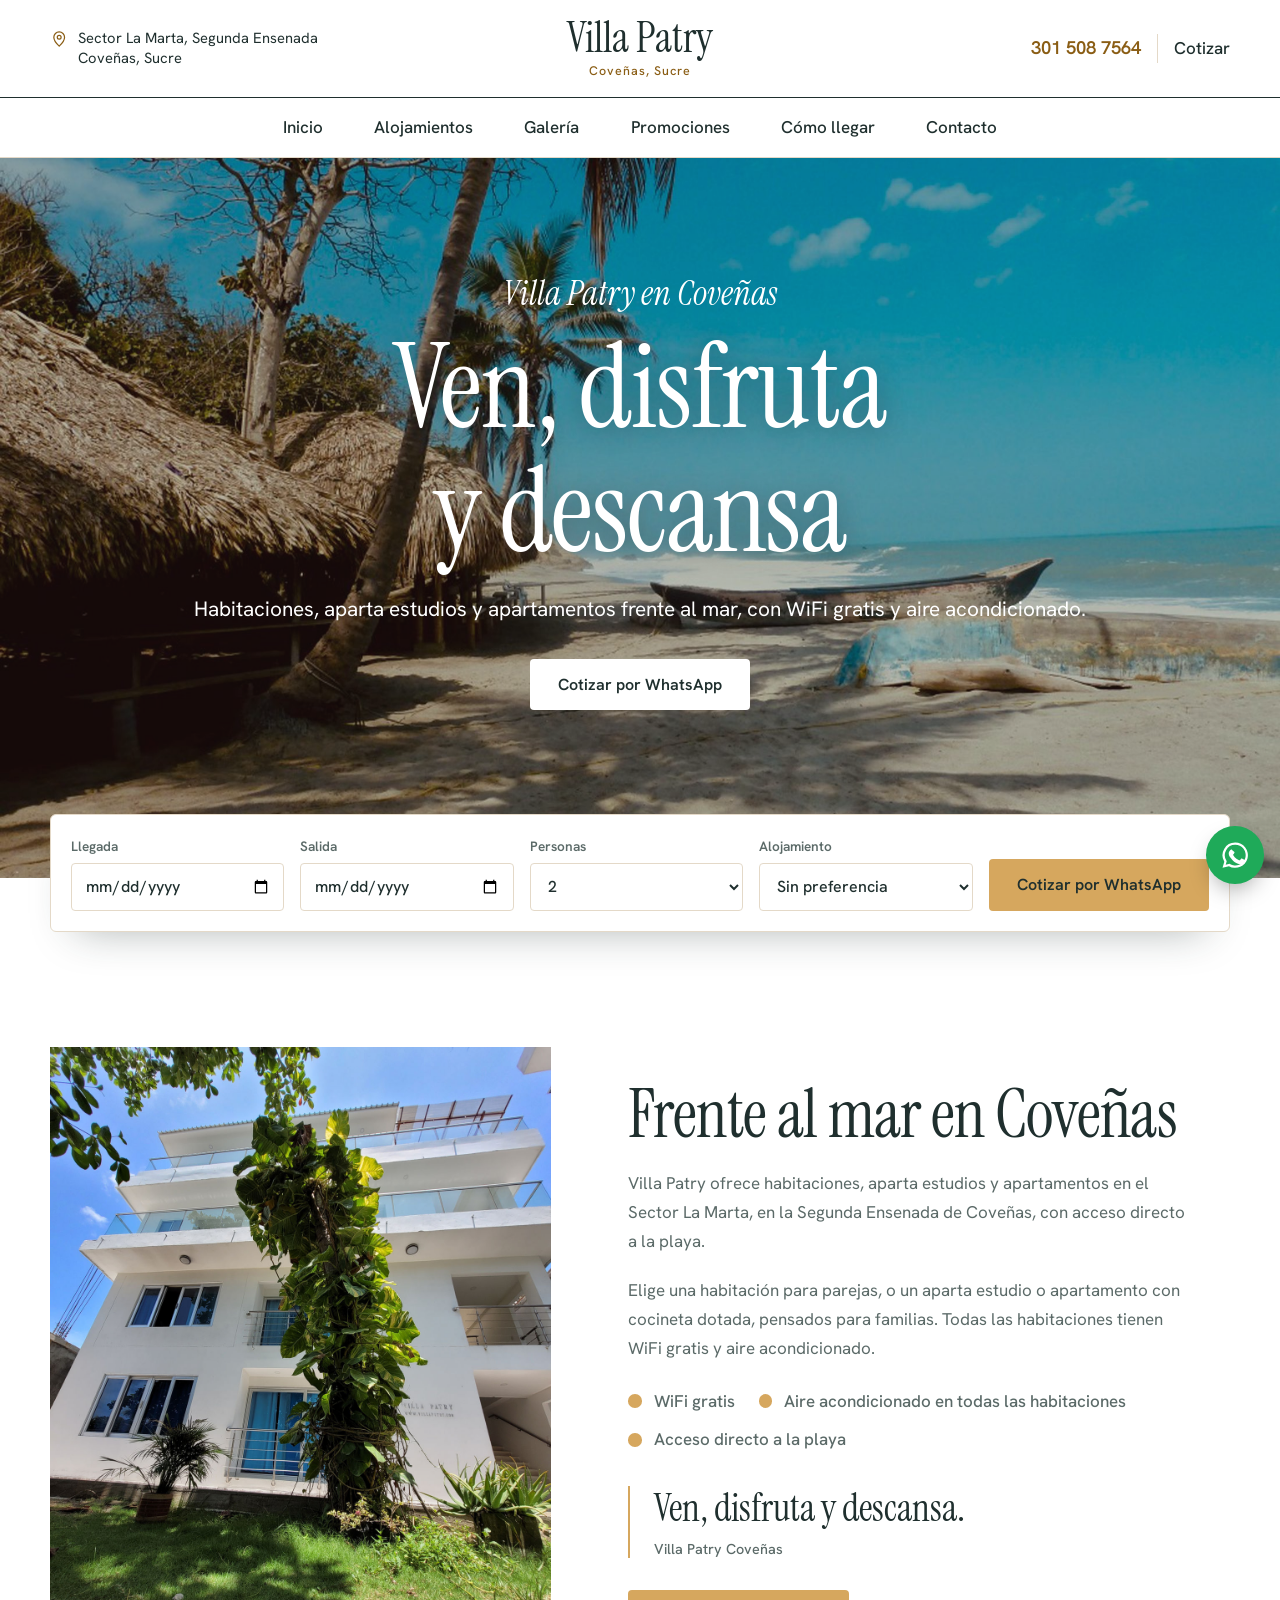
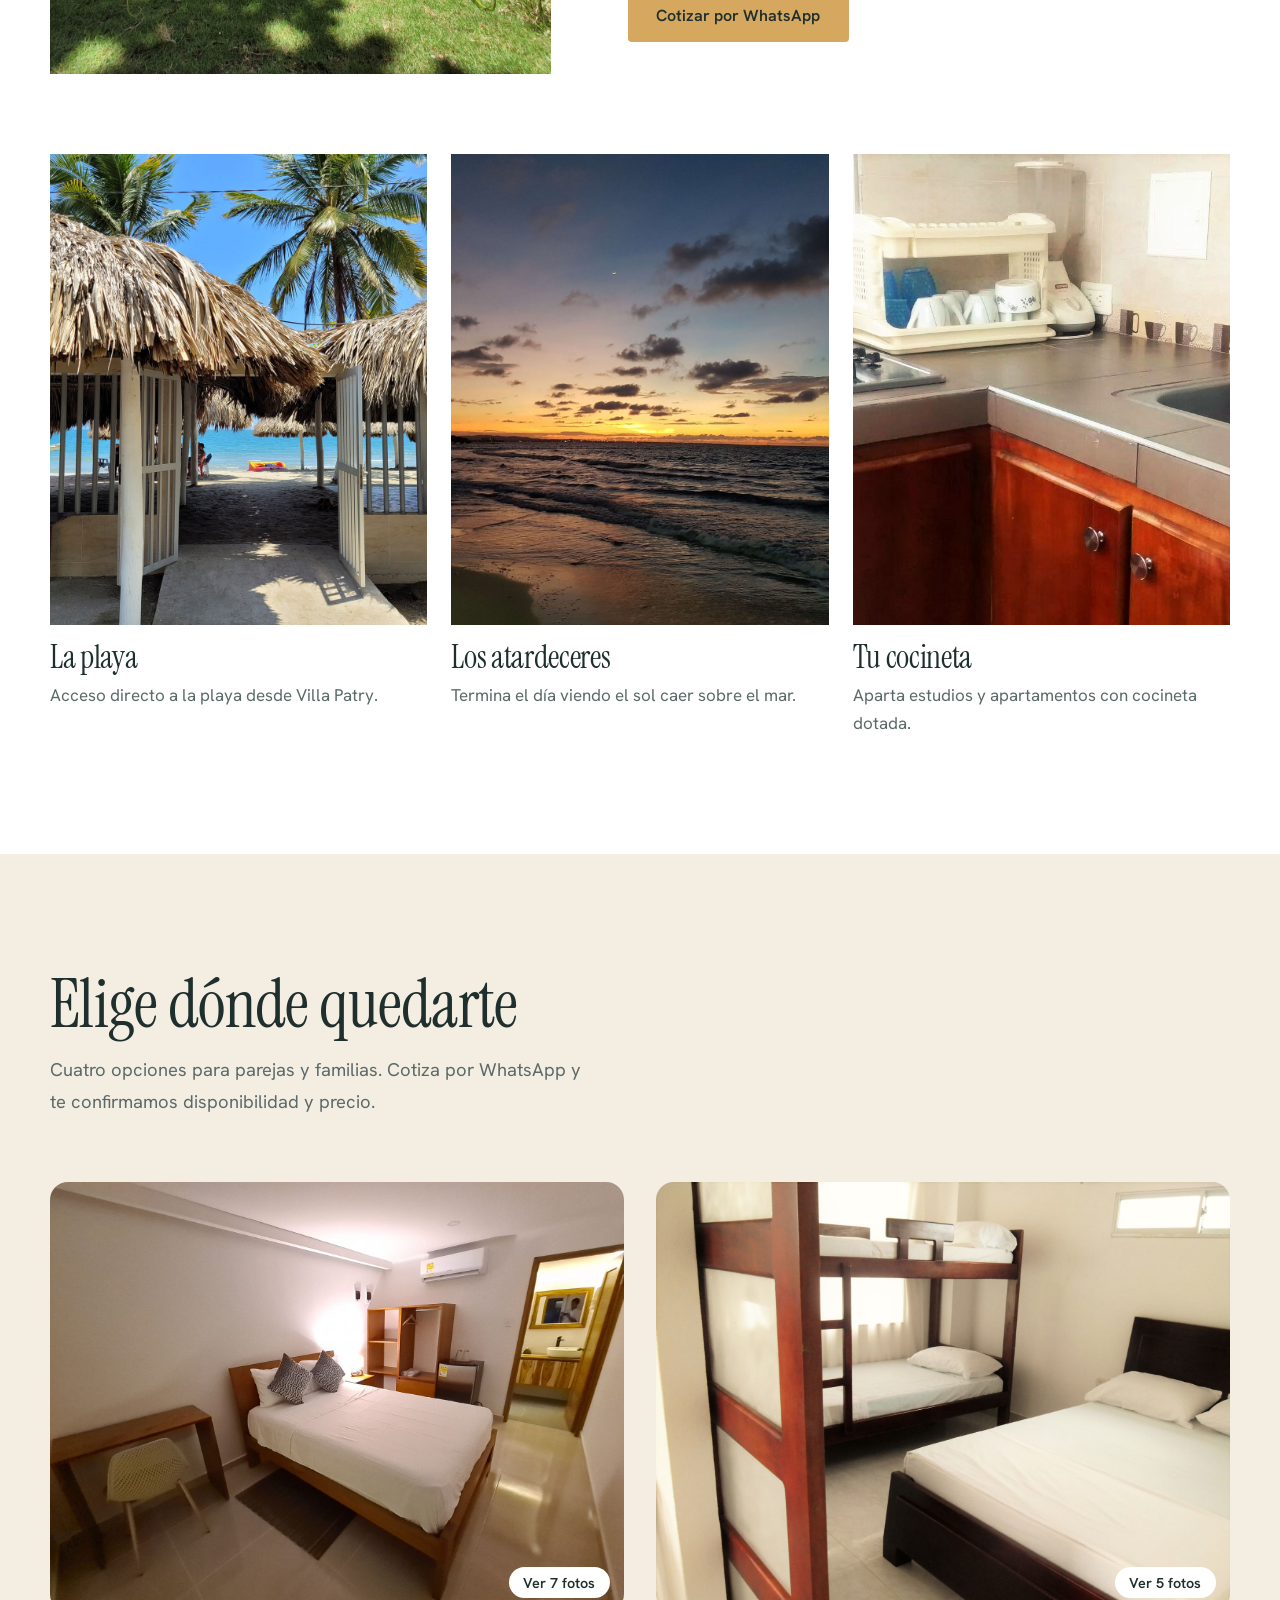
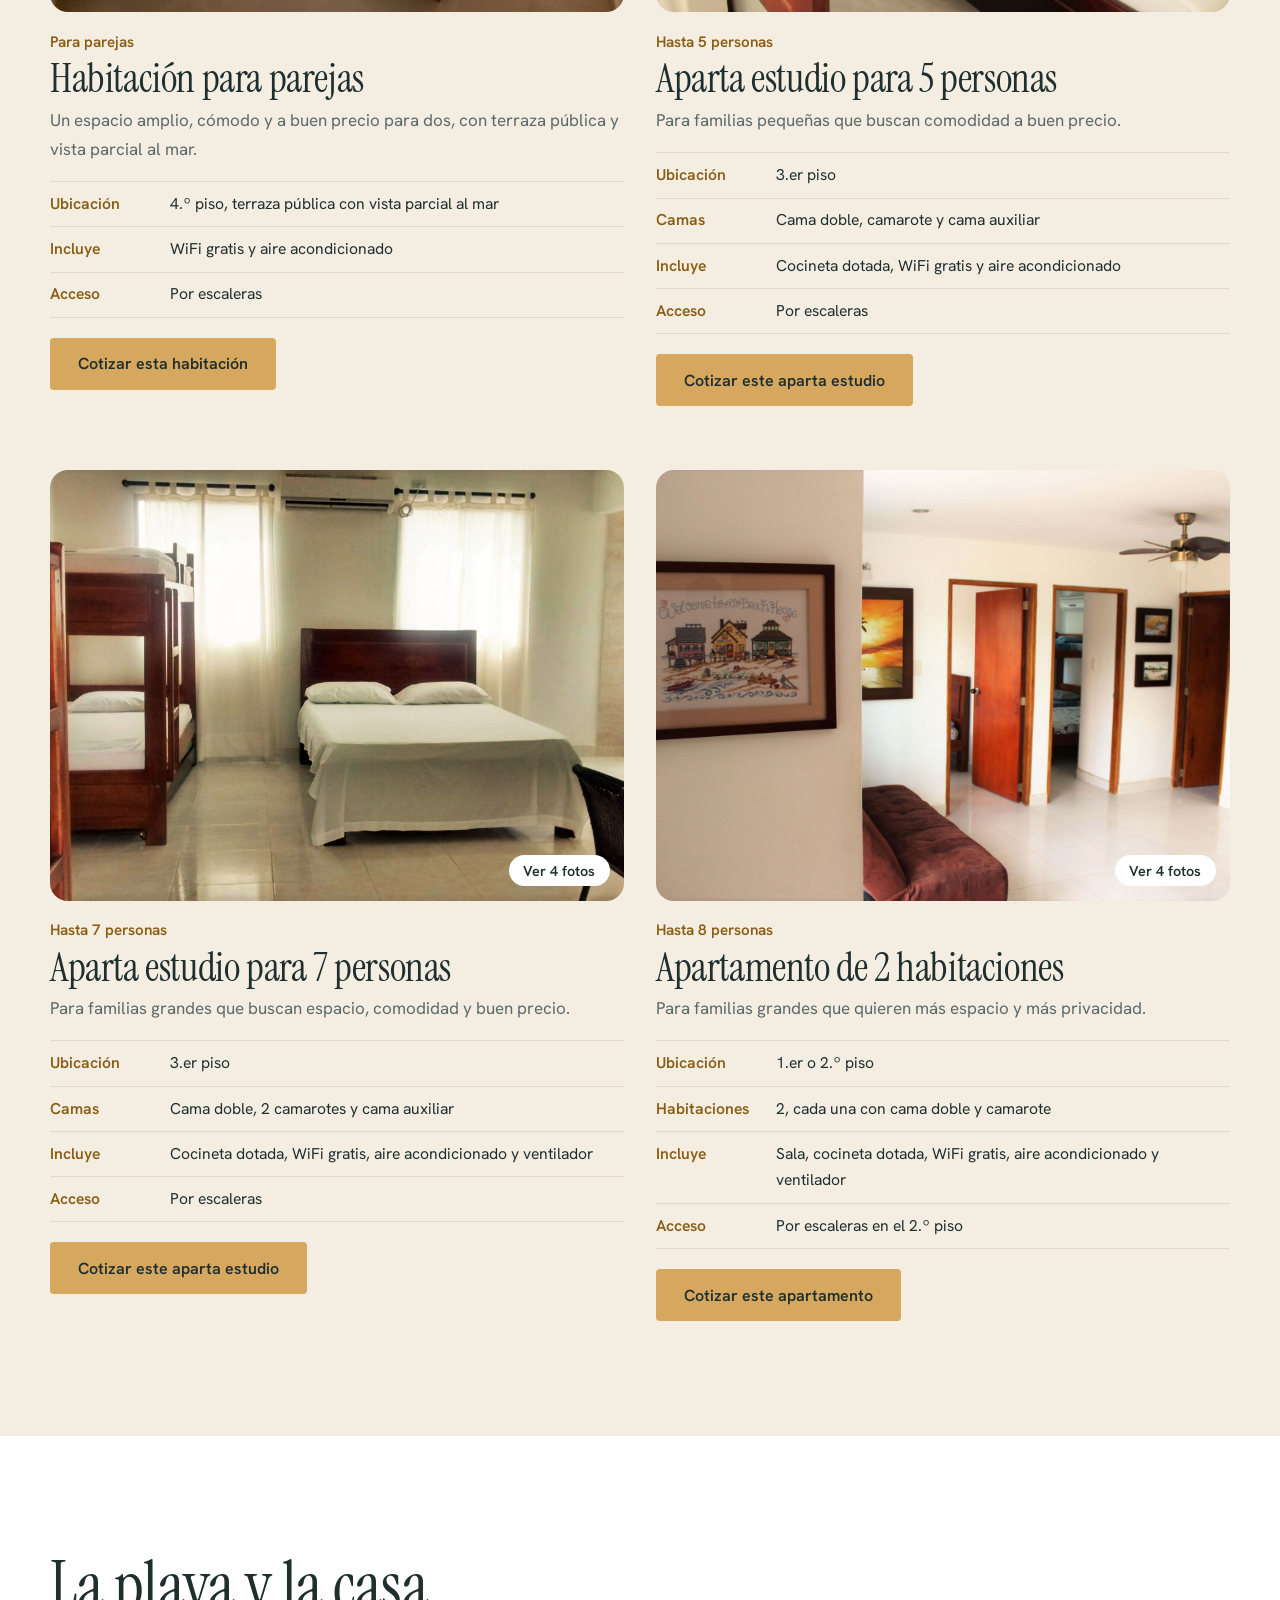
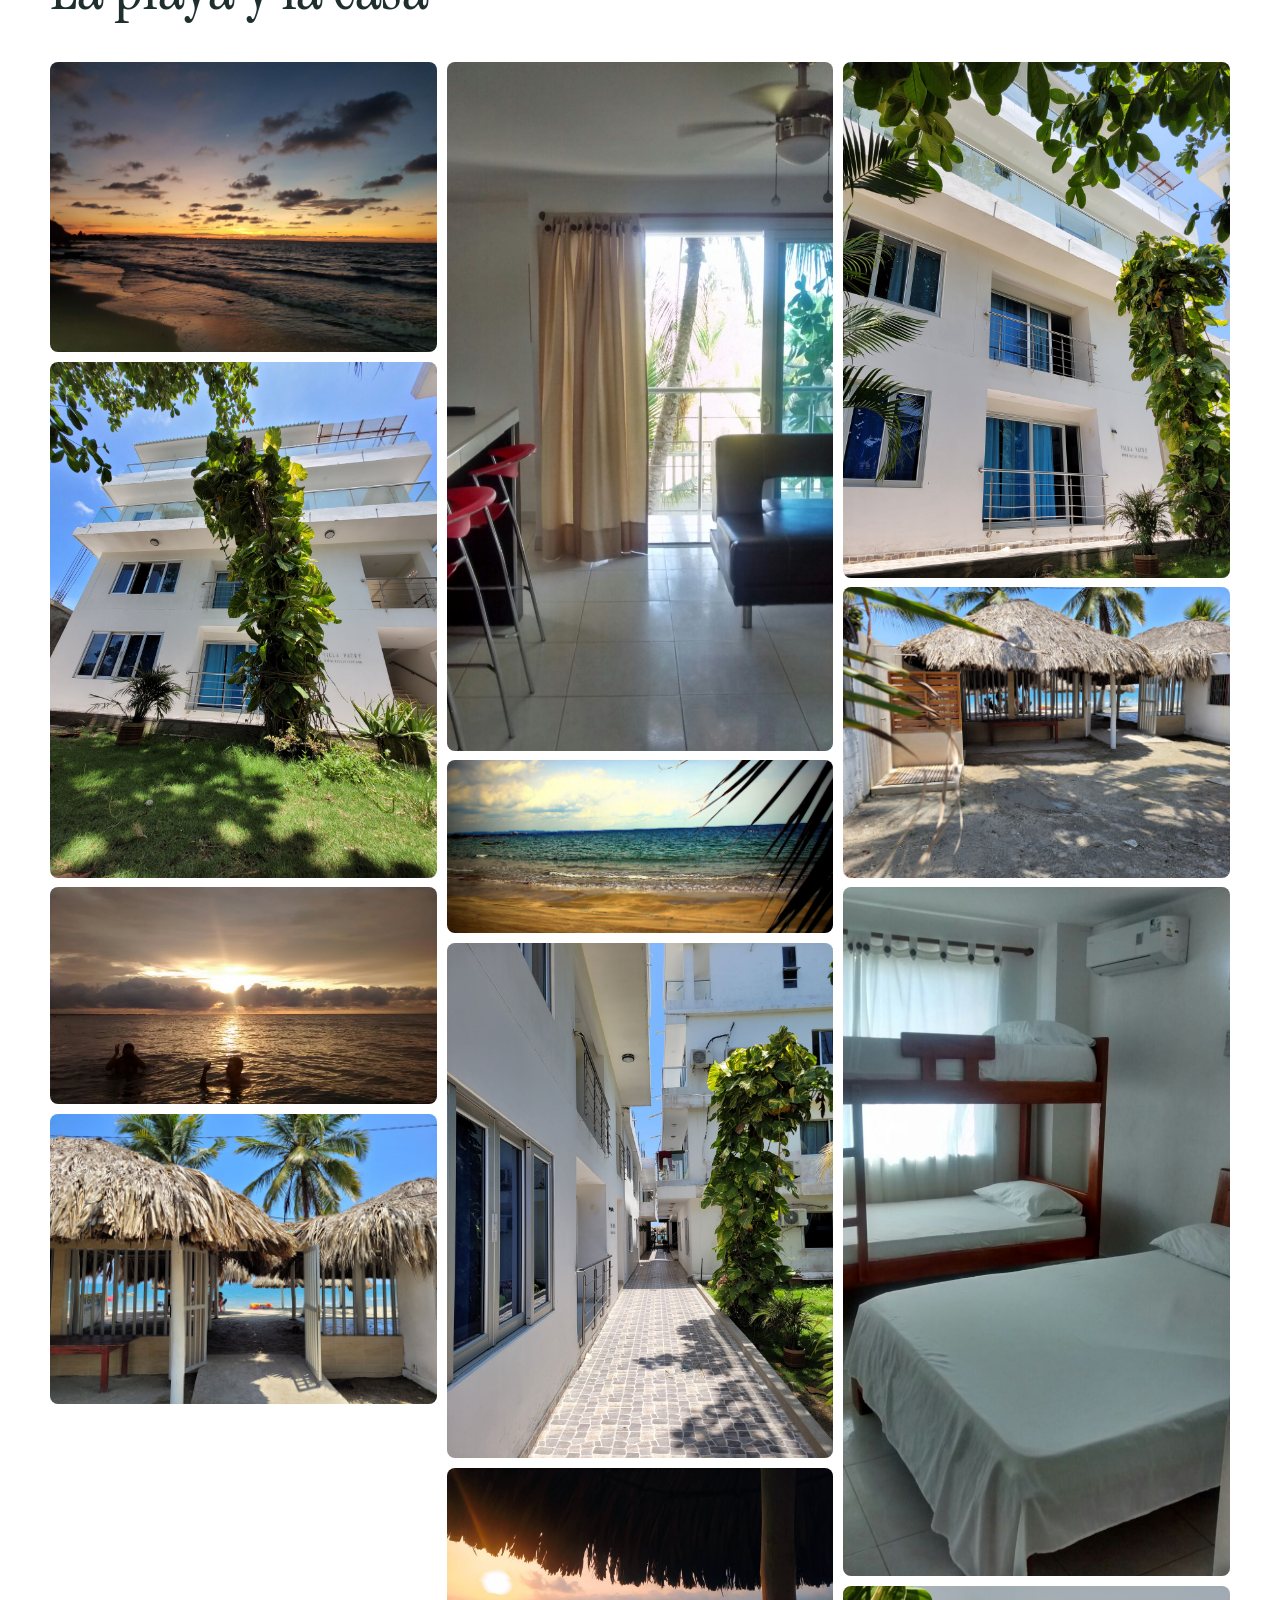
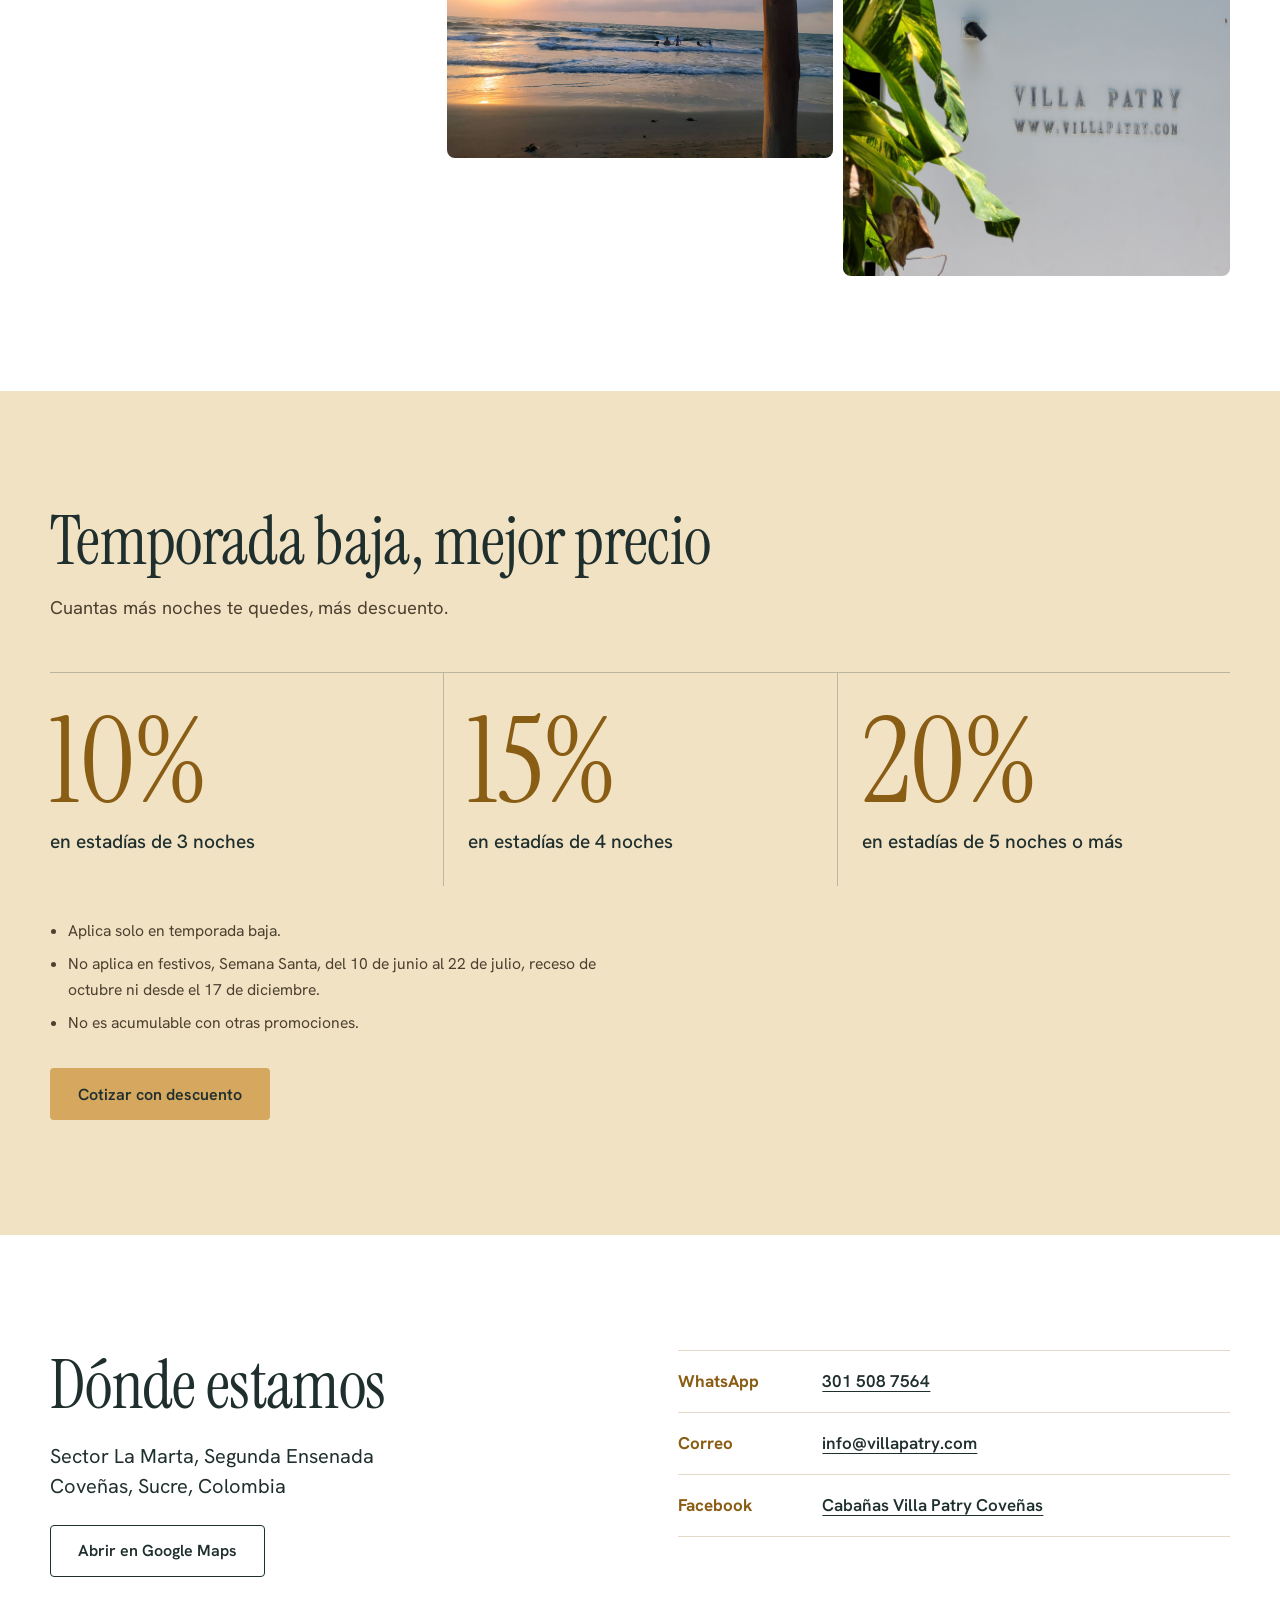
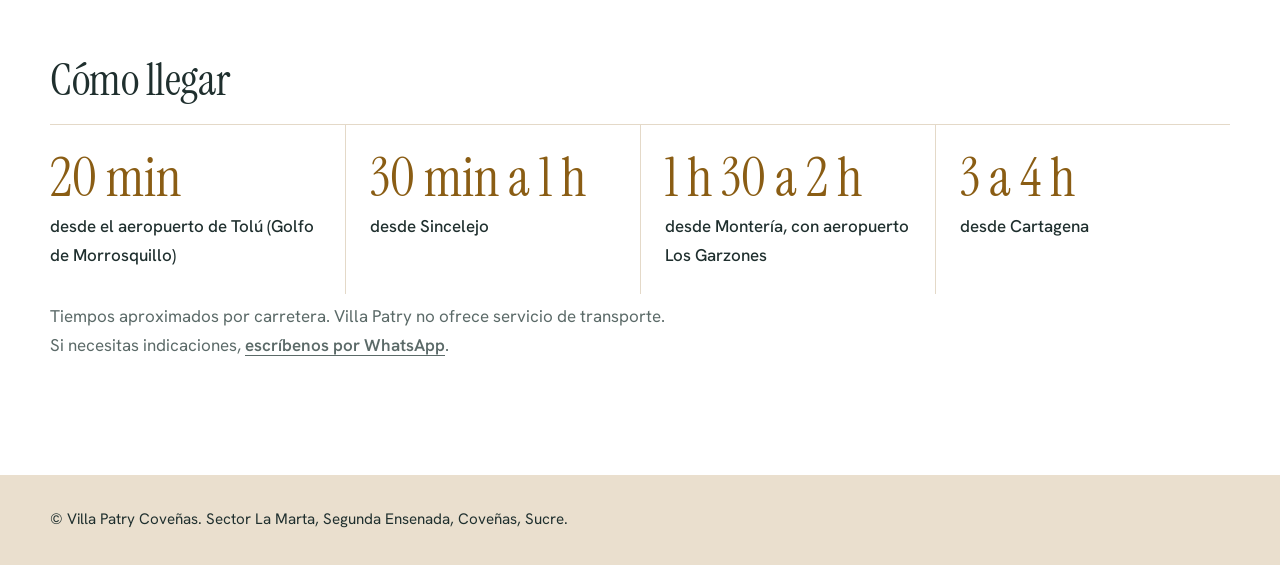
==== commit 96f8eeb6: "SEO updates and AI description" ====
--- a/index.html
+++ b/index.html
@@ -4,23 +4,27 @@
 <meta charset="utf-8">
 <meta name="viewport" content="width=device-width, initial-scale=1">
 <title>Villa Patry | Cabañas y apartaestudios frente al mar en Coveñas</title>
-<meta name="description" content="Cabañas en Coveñas frente al mar y con cocina dotada. Habitaciones, aparta estudios y apartamentos con acceso directo a la playa. Cotiza por WhatsApp.">
+<meta name="description" content="Cabañas frente al mar en Coveñas, Sucre, con acceso directo a la playa, WiFi gratis y aire acondicionado en todas las habitaciones. Habitaciones, aparta estudios y apartamentos con cocina dotada. Cotiza por WhatsApp.">
 <link rel="canonical" href="https://www.villapatry.com/">
 <meta property="og:type" content="website">
+<meta property="og:locale" content="es_CO">
 <meta property="og:site_name" content="Villa Patry">
-<meta property="og:title" content="Villa Patry | Frente al mar en Coveñas">
-<meta property="og:description" content="Habitaciones, aparta estudios y apartamentos con acceso directo a la playa en Coveñas, Sucre.">
+<meta property="og:title" content="Villa Patry | Cabañas frente al mar en Coveñas, con WiFi y aire acondicionado">
+<meta property="og:description" content="Habitaciones, aparta estudios y apartamentos con acceso directo a la playa en Coveñas, Sucre. WiFi gratis y aire acondicionado en todas las habitaciones.">
 <meta property="og:url" content="https://www.villapatry.com/">
 <meta property="og:image" content="https://www.villapatry.com/hero.jpg">
+<meta property="og:image:width" content="1600">
+<meta property="og:image:height" content="1600">
 <meta name="twitter:card" content="summary_large_image">
 <meta name="theme-color" content="#ffffff">
+<meta name="robots" content="index, follow">
 
 <link rel="preconnect" href="https://fonts.googleapis.com">
 <link rel="preconnect" href="https://fonts.gstatic.com" crossorigin>
 <link href="https://fonts.googleapis.com/css2?family=Hanken+Grotesk:wght@400;500;600&family=Instrument+Serif:ital@0;1&display=swap" rel="stylesheet">
 
 <script type="application/ld+json">
-{"@context":"https://schema.org","@type":"Hotel","name":"Villa Patry","description":"Cabañas en Coveñas frente al mar y con cocina dotada.","url":"https://www.villapatry.com/","telephone":"+573015087564","email":"info@villapatry.com","address":{"@type":"PostalAddress","streetAddress":"Sector La Marta, Segunda Ensenada","addressLocality":"Coveñas","addressRegion":"Sucre","addressCountry":"CO"}}
+{"@context":"https://schema.org","@type":"Hotel","name":"Villa Patry","description":"Cabañas frente al mar en Coveñas, Sucre, con acceso directo a la playa, WiFi gratis y aire acondicionado en todas las habitaciones.","url":"https://www.villapatry.com/","telephone":"+573015087564","email":"info@villapatry.com","image":"https://www.villapatry.com/hero.jpg","address":{"@type":"PostalAddress","streetAddress":"Sector La Marta, Segunda Ensenada","addressLocality":"Coveñas","addressRegion":"Sucre","addressCountry":"CO"},"geo":{"@type":"GeoCoordinates","latitude":9.4412172,"longitude":-75.6241842},"sameAs":["https://www.facebook.com/Caba%C3%B1as-Villa-Patry-Cove%C3%B1as-108700505888737/"],"amenityFeature":[{"@type":"LocationFeatureSpecification","name":"WiFi gratis","value":true},{"@type":"LocationFeatureSpecification","name":"Aire acondicionado en todas las habitaciones","value":true},{"@type":"LocationFeatureSpecification","name":"Acceso directo a la playa","value":true}]}
 </script>
 
 <style>
@@ -98,6 +102,9 @@
 .welcome p{color:var(--muted);margin-top:1.25rem;max-width:56ch}
 .pull{border-left:2px solid var(--gold);padding-left:1.5rem;margin-top:2rem;font:400 clamp(1.7rem,3.2vw,2.4rem)/1.15 'Instrument Serif',Georgia,serif}
 .pull cite{display:block;font:500 .9rem 'Hanken Grotesk',sans-serif;color:var(--muted);margin-top:.6rem;font-style:normal}
+.amenities{list-style:none;display:flex;flex-wrap:wrap;gap:.6rem 1.5rem;margin-top:1.5rem}
+.amenities li{position:relative;padding-left:1.6rem;font-weight:500;color:var(--muted)}
+.amenities li::before{content:"";position:absolute;left:0;top:.45em;width:.85rem;height:.85rem;border-radius:50%;background:var(--gold)}
 .welcome .btn{margin-top:2rem}
 
 /* Experiences */
@@ -237,7 +244,7 @@
     <div class="hero-copy">
       <p class="kick">Villa Patry en Coveñas</p>
       <h1>Ven, disfruta y descansa</h1>
-      <p class="sub">Habitaciones, aparta estudios y apartamentos frente al mar.</p>
+      <p class="sub">Habitaciones, aparta estudios y apartamentos frente al mar, con WiFi gratis y aire acondicionado.</p>
       <a class="btn btn-white" data-wa="Hola Villa Patry, quiero cotizar una estadía." href="https://wa.me/573015087564">Cotizar por WhatsApp</a>
     </div>
   </section>
@@ -277,7 +284,12 @@
         <div>
           <h2>Frente al mar en Coveñas</h2>
           <p>Villa Patry ofrece habitaciones, aparta estudios y apartamentos en el Sector La Marta, en la Segunda Ensenada de Coveñas, con acceso directo a la playa.</p>
-          <p>Elige una habitación para parejas, o un aparta estudio o apartamento con cocineta dotada, pensados para familias.</p>
+          <p>Elige una habitación para parejas, o un aparta estudio o apartamento con cocineta dotada, pensados para familias. Todas las habitaciones tienen WiFi gratis y aire acondicionado.</p>
+          <ul class="amenities">
+            <li>WiFi gratis</li>
+            <li>Aire acondicionado en todas las habitaciones</li>
+            <li>Acceso directo a la playa</li>
+          </ul>
           <blockquote class="pull">Ven, disfruta y descansa.<cite>Villa Patry Coveñas</cite></blockquote>
           <a class="btn btn-gold" data-wa="Hola Villa Patry, quiero cotizar una estadía." href="https://wa.me/573015087564">Cotizar por WhatsApp</a>
         </div>
@@ -307,7 +319,7 @@
           <p class="cap">Para parejas</p>
           <h3>Habitación para parejas</h3>
           <p class="lead">Un espacio amplio, cómodo y a buen precio para dos, con terraza pública y vista parcial al mar.</p>
-          <dl class="specs"><div><dt>Ubicación</dt><dd>4.º piso, terraza pública con vista parcial al mar</dd></div><div><dt>Acceso</dt><dd>Por escaleras</dd></div></dl>
+          <dl class="specs"><div><dt>Ubicación</dt><dd>4.º piso, terraza pública con vista parcial al mar</dd></div><div><dt>Incluye</dt><dd>WiFi gratis y aire acondicionado</dd></div><div><dt>Acceso</dt><dd>Por escaleras</dd></div></dl>
           <a class="btn btn-gold" data-wa="Hola Villa Patry, me interesa la habitación para parejas. ¿Me cotizas?" href="https://wa.me/573015087564">Cotizar esta habitación</a>
         </article>
         <article class="stay">
@@ -319,7 +331,7 @@
           <p class="cap">Hasta 5 personas</p>
           <h3>Aparta estudio para 5 personas</h3>
           <p class="lead">Para familias pequeñas que buscan comodidad a buen precio.</p>
-          <dl class="specs"><div><dt>Ubicación</dt><dd>3.er piso</dd></div><div><dt>Camas</dt><dd>Cama doble, camarote y cama auxiliar</dd></div><div><dt>Incluye</dt><dd>Cocineta dotada y aire acondicionado</dd></div><div><dt>Acceso</dt><dd>Por escaleras</dd></div></dl>
+          <dl class="specs"><div><dt>Ubicación</dt><dd>3.er piso</dd></div><div><dt>Camas</dt><dd>Cama doble, camarote y cama auxiliar</dd></div><div><dt>Incluye</dt><dd>Cocineta dotada, WiFi gratis y aire acondicionado</dd></div><div><dt>Acceso</dt><dd>Por escaleras</dd></div></dl>
           <a class="btn btn-gold" data-wa="Hola Villa Patry, me interesa el aparta estudio para 5 personas. ¿Me cotizas?" href="https://wa.me/573015087564">Cotizar este aparta estudio</a>
         </article>
         <article class="stay">
@@ -330,7 +342,7 @@
           <p class="cap">Hasta 7 personas</p>
           <h3>Aparta estudio para 7 personas</h3>
           <p class="lead">Para familias grandes que buscan espacio, comodidad y buen precio.</p>
-          <dl class="specs"><div><dt>Ubicación</dt><dd>3.er piso</dd></div><div><dt>Camas</dt><dd>Cama doble, 2 camarotes y cama auxiliar</dd></div><div><dt>Incluye</dt><dd>Cocineta dotada, aire acondicionado y ventilador</dd></div><div><dt>Acceso</dt><dd>Por escaleras</dd></div></dl>
+          <dl class="specs"><div><dt>Ubicación</dt><dd>3.er piso</dd></div><div><dt>Camas</dt><dd>Cama doble, 2 camarotes y cama auxiliar</dd></div><div><dt>Incluye</dt><dd>Cocineta dotada, WiFi gratis, aire acondicionado y ventilador</dd></div><div><dt>Acceso</dt><dd>Por escaleras</dd></div></dl>
           <a class="btn btn-gold" data-wa="Hola Villa Patry, me interesa el aparta estudio para 7 personas. ¿Me cotizas?" href="https://wa.me/573015087564">Cotizar este aparta estudio</a>
         </article>
         <article class="stay">
@@ -341,7 +353,7 @@
           <p class="cap">Hasta 8 personas</p>
           <h3>Apartamento de 2 habitaciones</h3>
           <p class="lead">Para familias grandes que quieren más espacio y más privacidad.</p>
-          <dl class="specs"><div><dt>Ubicación</dt><dd>1.er o 2.º piso</dd></div><div><dt>Habitaciones</dt><dd>2, cada una con cama doble y camarote</dd></div><div><dt>Incluye</dt><dd>Sala, cocineta dotada, aire acondicionado y ventilador</dd></div><div><dt>Acceso</dt><dd>Por escaleras en el 2.º piso</dd></div></dl>
+          <dl class="specs"><div><dt>Ubicación</dt><dd>1.er o 2.º piso</dd></div><div><dt>Habitaciones</dt><dd>2, cada una con cama doble y camarote</dd></div><div><dt>Incluye</dt><dd>Sala, cocineta dotada, WiFi gratis, aire acondicionado y ventilador</dd></div><div><dt>Acceso</dt><dd>Por escaleras en el 2.º piso</dd></div></dl>
           <a class="btn btn-gold" data-wa="Hola Villa Patry, me interesa el apartamento para 8 personas con 2 habitaciones. ¿Me cotizas?" href="https://wa.me/573015087564">Cotizar este apartamento</a>
         </article>
       </div>
@@ -392,7 +404,7 @@
         <div>
           <h2>Dónde estamos</h2>
           <p class="addr">Sector La Marta, Segunda Ensenada<br>Coveñas, Sucre, Colombia</p>
-          <a class="btn btn-out" href="https://www.google.com/maps/search/?api=1&query=Villa+Patry+Cove%C3%B1as+Sucre" target="_blank" rel="noopener">Abrir en Google Maps</a>
+          <a class="btn btn-out" href="https://www.google.com/maps/place/Villa+Patry+Cove%C3%B1as/@9.4412172,-75.6241842,18z" target="_blank" rel="noopener">Abrir en Google Maps</a>
         </div>
         <ul class="contact">
           <li><b>WhatsApp</b><a data-wa="Hola Villa Patry, tengo una pregunta." href="https://wa.me/573015087564">301 508 7564</a></li>
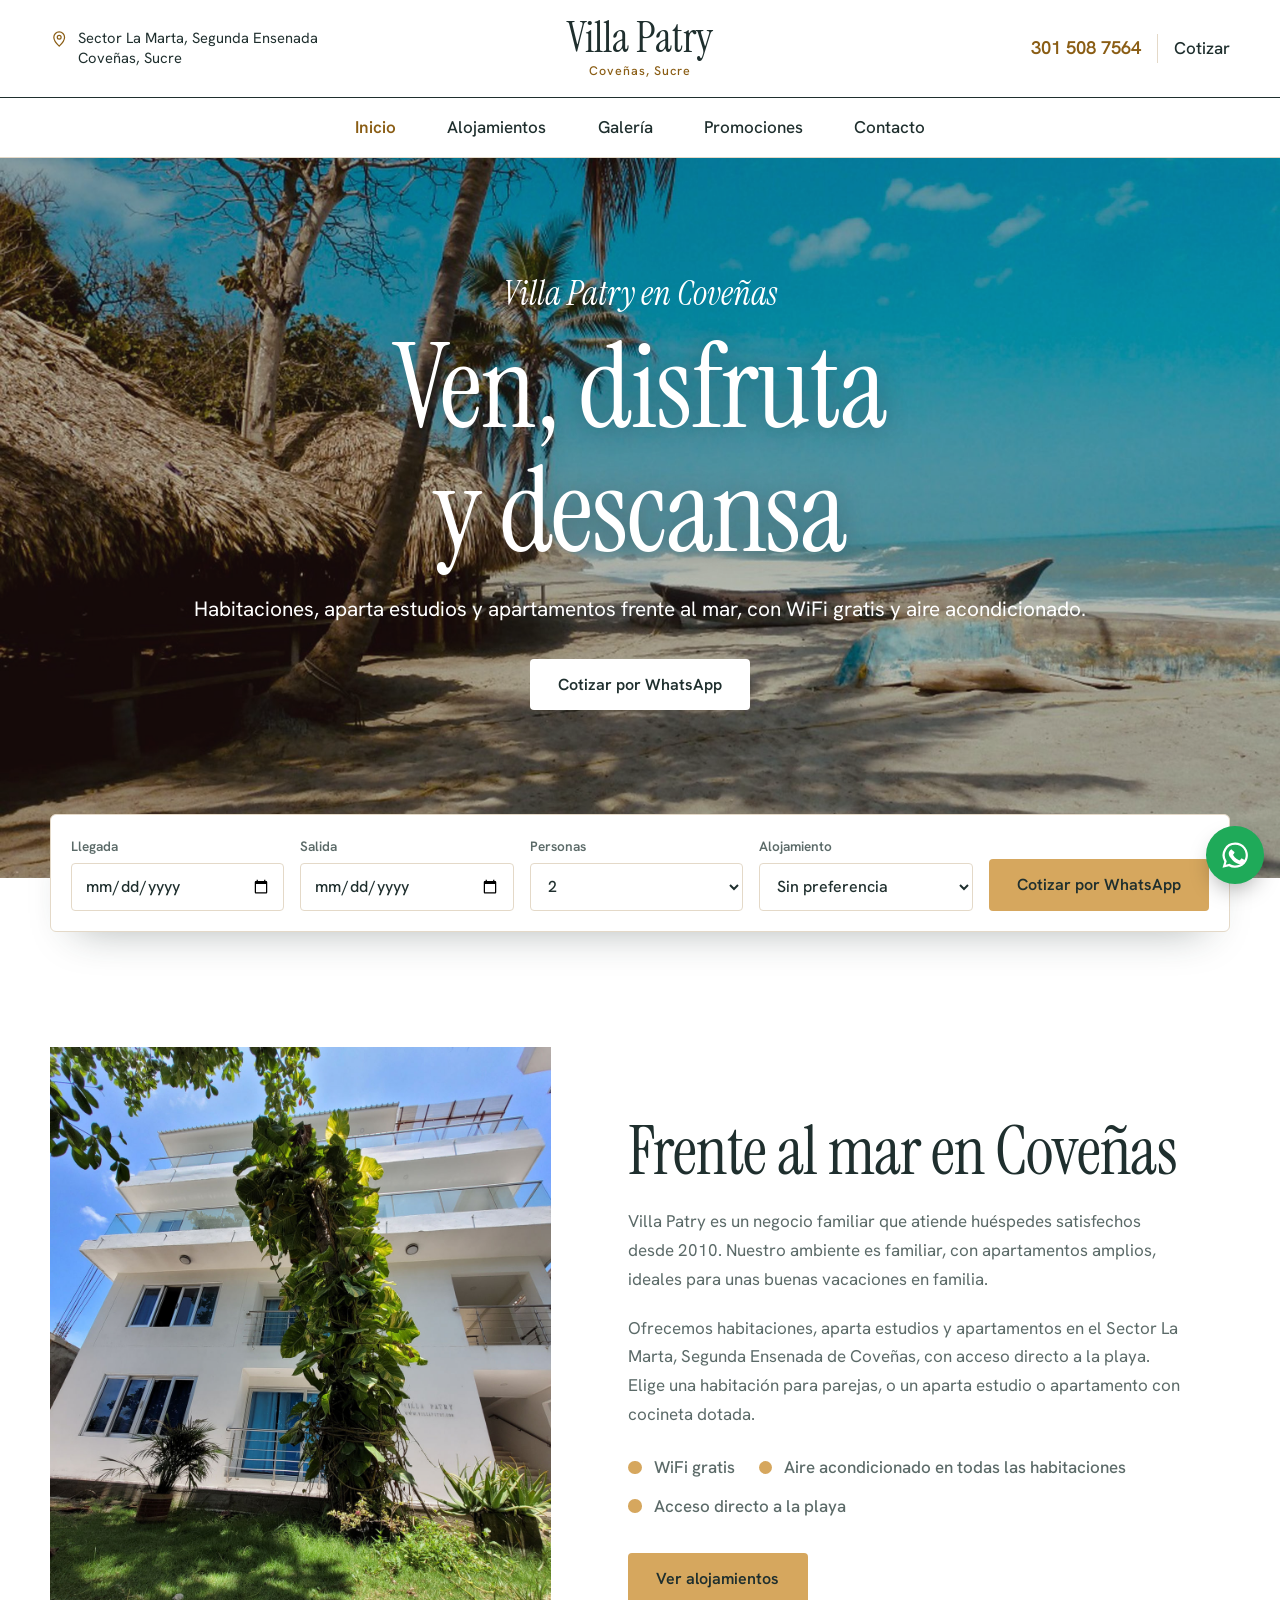
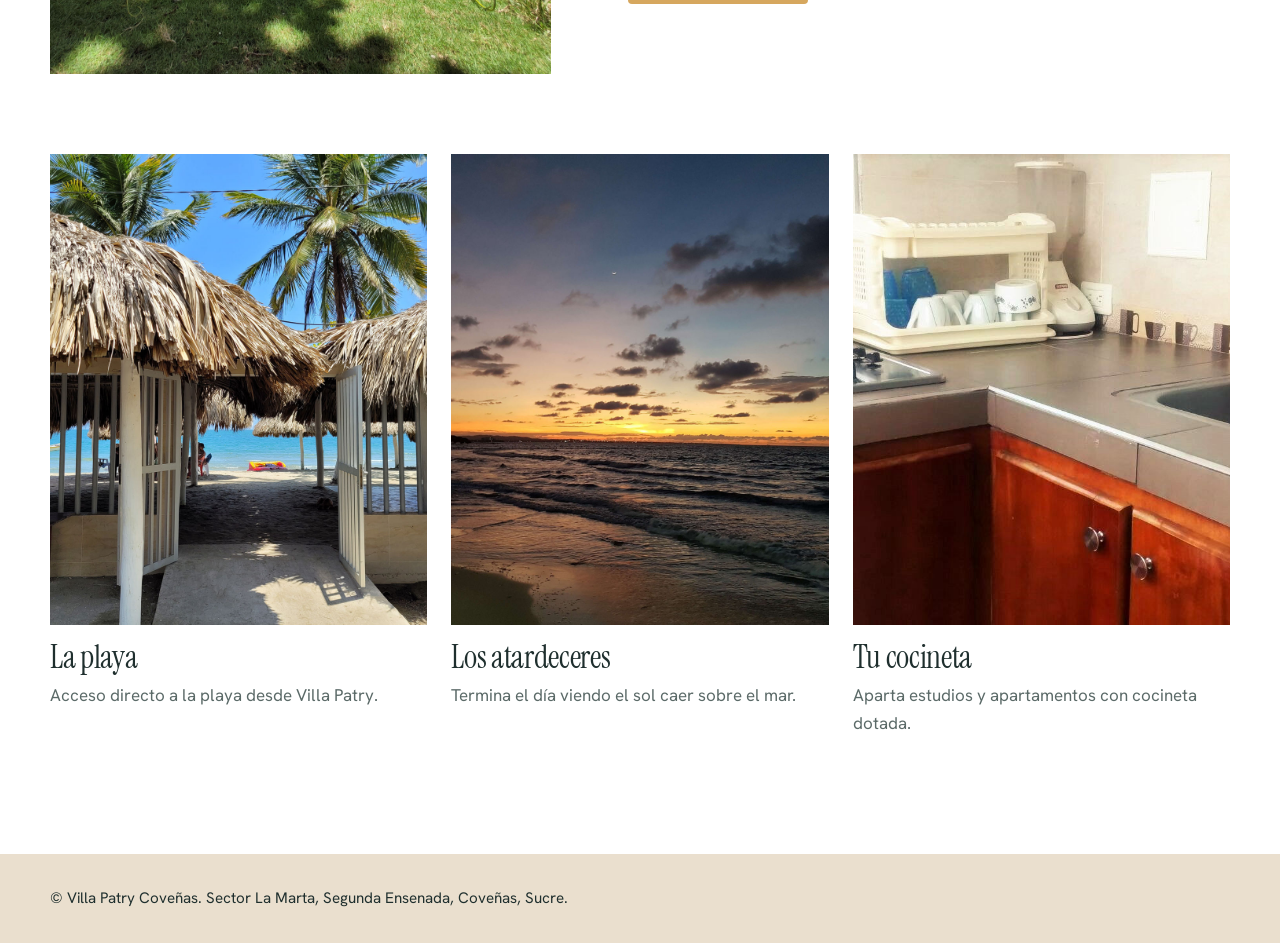
==== commit 145956e0: "Add files via upload" ====
--- a/index.html
+++ b/index.html
@@ -3,14 +3,14 @@
 <head>
 <meta charset="utf-8">
 <meta name="viewport" content="width=device-width, initial-scale=1">
-<title>Villa Patry | Cabañas y apartaestudios frente al mar en Coveñas</title>
+<title>Villa Patry | Cabañas frente al mar en Coveñas, con WiFi y aire acondicionado</title>
 <meta name="description" content="Cabañas frente al mar en Coveñas, Sucre, con acceso directo a la playa, WiFi gratis y aire acondicionado en todas las habitaciones. Habitaciones, aparta estudios y apartamentos con cocina dotada. Cotiza por WhatsApp.">
 <link rel="canonical" href="https://www.villapatry.com/">
 <meta property="og:type" content="website">
 <meta property="og:locale" content="es_CO">
 <meta property="og:site_name" content="Villa Patry">
 <meta property="og:title" content="Villa Patry | Cabañas frente al mar en Coveñas, con WiFi y aire acondicionado">
-<meta property="og:description" content="Habitaciones, aparta estudios y apartamentos con acceso directo a la playa en Coveñas, Sucre. WiFi gratis y aire acondicionado en todas las habitaciones.">
+<meta property="og:description" content="Cabañas frente al mar en Coveñas, Sucre, con acceso directo a la playa, WiFi gratis y aire acondicionado en todas las habitaciones. Habitaciones, aparta estudios y apartamentos con cocina dotada. Cotiza por WhatsApp.">
 <meta property="og:url" content="https://www.villapatry.com/">
 <meta property="og:image" content="https://www.villapatry.com/hero.jpg">
 <meta property="og:image:width" content="1600">
@@ -22,204 +22,20 @@
 <link rel="preconnect" href="https://fonts.googleapis.com">
 <link rel="preconnect" href="https://fonts.gstatic.com" crossorigin>
 <link href="https://fonts.googleapis.com/css2?family=Hanken+Grotesk:wght@400;500;600&family=Instrument+Serif:ital@0;1&display=swap" rel="stylesheet">
-
+<link rel="stylesheet" href="/styles.css">
 <script type="application/ld+json">
 {"@context":"https://schema.org","@type":"Hotel","name":"Villa Patry","description":"Cabañas frente al mar en Coveñas, Sucre, con acceso directo a la playa, WiFi gratis y aire acondicionado en todas las habitaciones.","url":"https://www.villapatry.com/","telephone":"+573015087564","email":"info@villapatry.com","image":"https://www.villapatry.com/hero.jpg","address":{"@type":"PostalAddress","streetAddress":"Sector La Marta, Segunda Ensenada","addressLocality":"Coveñas","addressRegion":"Sucre","addressCountry":"CO"},"geo":{"@type":"GeoCoordinates","latitude":9.4412172,"longitude":-75.6241842},"sameAs":["https://www.facebook.com/Caba%C3%B1as-Villa-Patry-Cove%C3%B1as-108700505888737/"],"amenityFeature":[{"@type":"LocationFeatureSpecification","name":"WiFi gratis","value":true},{"@type":"LocationFeatureSpecification","name":"Aire acondicionado en todas las habitaciones","value":true},{"@type":"LocationFeatureSpecification","name":"Acceso directo a la playa","value":true}]}
 </script>
-
-<style>
-:root{
-  --ink:#1f2f2e; --muted:#5b6a68; --line:#e4d9c8;
-  --sand:#f4ede2; --sand2:#eadfce; --gold:#d6a75e; --gold-soft:#f1e2c4; --gold-deep:#8a5d14;
-  --sea:#1f7a80; --wa:#1faa59;
-}
-*{box-sizing:border-box;margin:0;padding:0}
-html{scroll-behavior:smooth;-webkit-text-size-adjust:100%}
-body{font:400 1.0625rem/1.7 'Hanken Grotesk',system-ui,sans-serif;color:var(--ink);background:#fff}
-img{display:block;max-width:100%}
-a{color:inherit}
-h1,h2,h3{font-family:'Instrument Serif',Georgia,serif;font-weight:400;line-height:1.05;letter-spacing:-.01em;text-wrap:balance}
-h2{font-size:clamp(2.5rem,5.4vw,4.2rem)}
-:focus-visible{outline:3px solid var(--sea);outline-offset:3px}
-.wrap{width:min(1180px,100% - 2.5rem);margin-inline:auto}
-.skip{position:absolute;left:-999px;top:0;background:#fff;color:var(--ink);padding:.6rem 1rem;z-index:50}
-.skip:focus{left:0}
-
-/* Buttons */
-.btn{display:inline-flex;align-items:center;justify-content:center;font:600 1rem 'Hanken Grotesk',sans-serif;text-decoration:none;border:1.5px solid transparent;border-radius:4px;padding:.9rem 1.7rem;cursor:pointer;transition:background .2s,border-color .2s,color .2s}
-.btn-gold{background:var(--gold);color:var(--ink)}
-.btn-gold:hover{background:#e2b877}
-.btn-white{background:#fff;color:var(--ink)}
-.btn-white:hover{background:var(--gold-soft)}
-.btn-out{border-color:var(--ink);color:var(--ink);background:transparent}
-.btn-out:hover{background:var(--ink);color:#fff}
-
-/* Header */
-.head{background:#fff}
-.topbar{display:grid;grid-template-columns:1fr auto 1fr;align-items:center;gap:1rem;padding-block:1.1rem}
-.addr-top{display:flex;gap:.6rem;align-items:flex-start;font-size:.92rem;line-height:1.4}
-.addr-top svg{width:1.15rem;height:1.15rem;flex:none;margin-top:.15rem;color:var(--gold-deep)}
-.logo{text-align:center;text-decoration:none;font:400 2.6rem/1 'Instrument Serif',Georgia,serif}
-.logo small{display:block;font:500 .78rem/1.2 'Hanken Grotesk',sans-serif;letter-spacing:.08em;color:var(--gold-deep);margin-top:.3rem}
-.contact-top{display:flex;justify-content:flex-end;align-items:center;gap:1rem}
-.contact-top .tel{color:var(--gold-deep);font-weight:600;font-size:1.15rem;text-decoration:none}
-.contact-top .res{border-left:1px solid var(--line);padding-left:1rem;font-weight:500;text-decoration:none}
-.contact-top .res:hover{color:var(--gold-deep)}
-.navrow{border-top:1px solid var(--ink);border-bottom:1px solid var(--line)}
-.navrow ul{display:flex;justify-content:center;flex-wrap:wrap;gap:.25rem clamp(1.25rem,4vw,3.5rem);list-style:none;padding-block:.95rem}
-.navrow a{text-decoration:none;font-weight:500}
-.navrow a:hover{color:var(--gold-deep)}
-.menu-btn{display:none;justify-self:end;background:none;border:1.5px solid var(--ink);color:var(--ink);border-radius:4px;padding:.5rem 1rem;font:600 .95rem 'Hanken Grotesk',sans-serif;cursor:pointer}
-
-/* Hero */
-.hero{position:relative;min-height:clamp(520px,80svh,780px);display:grid;place-items:center;text-align:center;color:#fff;background:var(--sand2);overflow:hidden}
-.hero .bg{position:absolute;inset:0;width:100%;height:100%;object-fit:cover;animation:settle 2.4s cubic-bezier(.2,.7,.2,1) both}
-.hero::after{content:"";position:absolute;inset:0;background:rgba(15,30,30,.3)}
-.hero-copy{position:relative;z-index:1;padding:5rem 1.25rem 8rem;max-width:940px;animation:rise .9s .2s cubic-bezier(.2,.7,.2,1) both}
-.hero .kick{font:italic 400 clamp(1.5rem,3vw,2.1rem)/1 'Instrument Serif',Georgia,serif;margin-bottom:.9rem}
-.hero h1{font-size:clamp(3.4rem,10vw,7.4rem);text-shadow:0 2px 26px rgba(0,0,0,.3)}
-.hero .sub{margin-top:1.1rem;font-size:clamp(1.05rem,2vw,1.3rem)}
-.hero .btn{margin-top:2rem}
-@keyframes settle{from{transform:scale(1.07)}to{transform:none}}
-@keyframes rise{from{opacity:0;transform:translateY(22px)}to{opacity:1;transform:none}}
-
-/* Quote bar */
-.quote{position:relative;z-index:2;margin-top:-4rem}
-.quote form{background:#fff;border:1px solid var(--line);border-radius:6px;padding:1.25rem;display:grid;grid-template-columns:repeat(4,1fr) auto;gap:1rem;align-items:end;box-shadow:0 22px 44px -26px rgba(31,47,46,.4)}
-.quote label{display:block;font-size:.85rem;font-weight:600;color:var(--muted);margin-bottom:.3rem}
-.quote input,.quote select{width:100%;font:500 1rem 'Hanken Grotesk',sans-serif;color:var(--ink);background:#fff;border:1px solid var(--line);border-radius:4px;padding:.7rem .8rem;min-height:3rem}
-.quote .err{grid-column:1/-1;color:#b3261e;font-weight:500}
-.quote .err:empty{display:none}
-
-/* Sections */
-.section{padding-block:clamp(4rem,9vw,7.5rem)}
-.sand{background:var(--sand)}
-.section .intro{max-width:54ch;color:var(--muted);margin-top:1rem;font-size:1.15rem}
-
-/* Welcome */
-.welcome{display:grid;grid-template-columns:5fr 6fr;gap:clamp(2rem,6vw,5.5rem);align-items:center}
-.welcome img{width:100%;aspect-ratio:4/5;object-fit:cover}
-.welcome p{color:var(--muted);margin-top:1.25rem;max-width:56ch}
-.pull{border-left:2px solid var(--gold);padding-left:1.5rem;margin-top:2rem;font:400 clamp(1.7rem,3.2vw,2.4rem)/1.15 'Instrument Serif',Georgia,serif}
-.pull cite{display:block;font:500 .9rem 'Hanken Grotesk',sans-serif;color:var(--muted);margin-top:.6rem;font-style:normal}
-.amenities{list-style:none;display:flex;flex-wrap:wrap;gap:.6rem 1.5rem;margin-top:1.5rem}
-.amenities li{position:relative;padding-left:1.6rem;font-weight:500;color:var(--muted)}
-.amenities li::before{content:"";position:absolute;left:0;top:.45em;width:.85rem;height:.85rem;border-radius:50%;background:var(--gold)}
-.welcome .btn{margin-top:2rem}
-
-/* Experiences */
-.exp{display:grid;grid-template-columns:repeat(3,1fr);gap:1.5rem;margin-top:clamp(3rem,7vw,5rem)}
-.exp img{width:100%;aspect-ratio:4/5;object-fit:cover}
-.exp h3{font-size:2rem;margin-top:1rem}
-.exp p{color:var(--muted);margin-top:.35rem}
-
-/* Stays */
-.stays{display:grid;grid-template-columns:repeat(2,1fr);gap:clamp(2.5rem,5vw,4rem) 2rem;margin-top:clamp(2.5rem,6vw,4rem)}
-.stay .img{position:relative;display:block;aspect-ratio:4/3;overflow:hidden;border-radius:18px;background:var(--sand2)}
-.stay .img img{width:100%;height:100%;object-fit:cover}
-.badge{position:absolute;right:.9rem;bottom:.9rem;background:#fff;color:var(--ink);font:600 .9rem 'Hanken Grotesk',sans-serif;padding:.4rem .9rem;border-radius:999px}
-.stay .cap{margin-top:1.1rem;color:var(--gold-deep);font-weight:600;font-size:.95rem}
-.stay h3{font-size:clamp(1.9rem,3.2vw,2.5rem);margin-top:.1rem}
-.stay .lead{color:var(--muted);margin-top:.4rem}
-.specs{margin-top:1.1rem}
-.specs div{display:grid;grid-template-columns:6.5rem 1fr;gap:1rem;padding:.55rem 0;border-top:1px solid var(--line);font-size:.98rem}
-.specs div:last-child{border-bottom:1px solid var(--line)}
-.specs dt{font-weight:600;color:var(--gold-deep)}
-.stay .btn{margin-top:1.25rem}
-
-/* Gallery */
-.mosaic{columns:3 260px;column-gap:.6rem;margin-top:2.5rem}
-.mosaic a{display:block;margin-bottom:.6rem;border-radius:8px;overflow:hidden;background:var(--sand2);break-inside:avoid}
-.mosaic img{width:100%;height:auto}
-
-/* Promo */
-.promo{background:var(--gold-soft)}
-.promo .intro{color:#4c4030}
-.tiers{display:grid;grid-template-columns:repeat(3,1fr);margin-top:3rem;border-top:1px solid rgba(31,47,46,.25)}
-.tier{padding:1.75rem 1.5rem 1.75rem 0}
-.tier + .tier{border-left:1px solid rgba(31,47,46,.25);padding-left:1.5rem}
-.tier .n{font:400 clamp(4rem,10vw,7.5rem)/1 'Instrument Serif',Georgia,serif;color:var(--gold-deep)}
-.tier .d{font-size:1.2rem;font-weight:500;margin-top:.3rem}
-.terms{margin-top:2rem;padding-left:1.1rem;max-width:64ch;color:#4c4030;font-size:.98rem}
-.terms li{margin-top:.35rem}
-.promo .btn{margin-top:2rem}
-
-/* Location */
-.split{display:grid;grid-template-columns:1fr 1fr;gap:clamp(2rem,6vw,5rem);align-items:start}
-.addr{font-size:1.25rem;margin-top:1.25rem;line-height:1.5}
-.split .btn{margin-top:1.5rem}
-.contact{list-style:none;border-top:1px solid var(--line)}
-.contact li{display:grid;grid-template-columns:8rem 1fr;gap:1rem;padding:1rem 0;border-bottom:1px solid var(--line)}
-.contact b{color:var(--gold-deep)}
-.contact a{font-weight:600;text-underline-offset:4px}
-.how h3{font-size:clamp(2rem,3.6vw,2.8rem);margin-top:clamp(3rem,7vw,5rem)}
-.routes{display:grid;grid-template-columns:repeat(4,1fr);margin-top:1.25rem;border-top:1px solid var(--line)}
-.route{padding:1.5rem 1.5rem 1.5rem 0}
-.route + .route{border-left:1px solid var(--line);padding-left:1.5rem}
-.route .t{font:400 clamp(2.2rem,4.5vw,3.4rem)/1.05 'Instrument Serif',Georgia,serif;color:var(--gold-deep)}
-.route .f{margin-top:.4rem;font-weight:500}
-.route-note{margin-top:.5rem;color:var(--muted);max-width:62ch}
-.route-note a{font-weight:600;text-underline-offset:4px}
-
-/* Footer + FAB */
-footer{background:var(--sand2);color:var(--ink);padding-block:2rem;font-size:.95rem}
-.fab{position:fixed;right:1rem;bottom:1rem;z-index:30;display:grid;place-items:center;width:3.6rem;height:3.6rem;border-radius:50%;background:var(--wa);color:#fff;box-shadow:0 10px 24px -8px rgba(0,0,0,.4)}
-.fab svg{width:1.9rem;height:1.9rem}
-
-/* Lightbox */
-dialog{border:0;background:transparent;max-width:100vw;max-height:100vh;width:100%;height:100%;padding:0;color:var(--ink)}
-dialog::backdrop{background:rgba(255,255,255,.97)}
-dialog figure{height:100%;display:grid;grid-template-rows:1fr auto;place-items:center;padding:3.5rem 1rem 1rem}
-dialog img{max-width:92vw;max-height:78vh;object-fit:contain}
-dialog figcaption{padding-top:.75rem;font-size:.95rem;text-align:center}
-.lb-btn{position:absolute;background:var(--sand);color:var(--ink);border:0;border-radius:4px;font:600 1rem 'Hanken Grotesk',sans-serif;padding:.7rem 1.1rem;cursor:pointer}
-.lb-btn:hover{background:var(--sand2)}
-.lb-close{top:1rem;right:1rem}
-.lb-prev{left:1rem;top:50%}
-.lb-next{right:1rem;top:50%}
-
-/* Responsive */
-@media (max-width:900px){
-  .quote form{grid-template-columns:1fr 1fr}
-  .quote form .btn{grid-column:1/-1}
-  .welcome,.split{grid-template-columns:1fr}
-  .stays{grid-template-columns:1fr}
-  .routes{grid-template-columns:1fr 1fr}
-  .route:nth-child(odd){border-left:0;padding-left:0}
-  .route:nth-child(n+3){border-top:1px solid var(--line)}
-}
-@media (max-width:820px){
-  .topbar{grid-template-columns:1fr auto}
-  .addr-top,.contact-top{display:none}
-  .logo{text-align:left;font-size:2.2rem}
-  .menu-btn{display:inline-block}
-  .navrow{display:none}
-  .navrow.open{display:block}
-  .navrow ul{flex-direction:column;align-items:center;gap:.6rem;padding-block:1.1rem}
-}
-@media (max-width:760px){
-  .exp{grid-template-columns:1fr}
-  .tiers,.routes{grid-template-columns:1fr}
-  .tier + .tier{border-left:0;border-top:1px solid rgba(31,47,46,.25);padding-left:0}
-  .route + .route{border-left:0;border-top:1px solid var(--line);padding-left:0}
-  .contact li{grid-template-columns:1fr;gap:.2rem}
-  .lb-prev,.lb-next{top:auto;bottom:1rem}
-}
-@media (prefers-reduced-motion:reduce){
-  *,*::before,*::after{animation:none!important;transition:none!important;scroll-behavior:auto!important}
-}
-</style>
 </head>
 <body>
-<a class="skip" href="#alojamientos">Ir al contenido</a>
-
+<a class="skip" href="#main">Ir al contenido</a>
 <header class="head">
   <div class="wrap topbar">
     <div class="addr-top">
       <svg viewBox="0 0 24 24" fill="none" stroke="currentColor" stroke-width="1.6" aria-hidden="true"><path d="M12 21s7-6.2 7-11.5a7 7 0 0 0-14 0C5 14.8 12 21 12 21Z"/><circle cx="12" cy="9.5" r="2.5"/></svg>
       <span>Sector La Marta, Segunda Ensenada<br>Coveñas, Sucre</span>
     </div>
-    <a class="logo" href="#">Villa Patry<small>Coveñas, Sucre</small></a>
+    <a class="logo" href="/">Villa Patry<small>Coveñas, Sucre</small></a>
     <div class="contact-top">
       <a class="tel" data-wa="Hola Villa Patry, quiero cotizar una estadía." href="https://wa.me/573015087564">301 508 7564</a>
       <a class="res" data-wa="Hola Villa Patry, quiero cotizar una estadía." href="https://wa.me/573015087564">Cotizar</a>
@@ -228,19 +44,13 @@
   </div>
   <nav class="navrow" id="nav" aria-label="Principal">
     <ul>
-      <li><a href="#">Inicio</a></li>
-      <li><a href="#alojamientos">Alojamientos</a></li>
-      <li><a href="#galeria">Galería</a></li>
-      <li><a href="#promociones">Promociones</a></li>
-      <li><a href="#como-llegar">Cómo llegar</a></li>
-      <li><a href="#contacto">Contacto</a></li>
+      <li><a href="/" aria-current="page">Inicio</a></li><li><a href="/alojamientos/">Alojamientos</a></li><li><a href="/galeria/">Galería</a></li><li><a href="/promociones/">Promociones</a></li><li><a href="/contacto/">Contacto</a></li>
     </ul>
   </nav>
 </header>
-
-<main>
+<main id="main">
   <section class="hero">
-    <img class="bg" src="hero.jpg" alt="Playa con palmeras y ranchos de palma en la costa Caribe" fetchpriority="high">
+    <img class="bg" src="/hero.jpg" alt="Playa con palmeras y ranchos de palma en la costa Caribe" fetchpriority="high">
     <div class="hero-copy">
       <p class="kick">Villa Patry en Coveñas</p>
       <h1>Ven, disfruta y descansa</h1>
@@ -280,151 +90,28 @@
   <section class="section">
     <div class="wrap">
       <div class="welcome">
-        <img src="fachada.jpg" alt="Fachada de Villa Patry" loading="lazy">
+        <img src="/fachada.jpg" alt="Fachada de Villa Patry" loading="lazy">
         <div>
           <h2>Frente al mar en Coveñas</h2>
-          <p>Villa Patry ofrece habitaciones, aparta estudios y apartamentos en el Sector La Marta, en la Segunda Ensenada de Coveñas, con acceso directo a la playa.</p>
-          <p>Elige una habitación para parejas, o un aparta estudio o apartamento con cocineta dotada, pensados para familias. Todas las habitaciones tienen WiFi gratis y aire acondicionado.</p>
+          <p>Villa Patry es un negocio familiar que atiende huéspedes satisfechos desde 2010. Nuestro ambiente es familiar, con apartamentos amplios, ideales para unas buenas vacaciones en familia.</p>
+          <p>Ofrecemos habitaciones, aparta estudios y apartamentos en el Sector La Marta, Segunda Ensenada de Coveñas, con acceso directo a la playa. Elige una habitación para parejas, o un aparta estudio o apartamento con cocineta dotada.</p>
           <ul class="amenities">
             <li>WiFi gratis</li>
             <li>Aire acondicionado en todas las habitaciones</li>
             <li>Acceso directo a la playa</li>
           </ul>
-          <blockquote class="pull">Ven, disfruta y descansa.<cite>Villa Patry Coveñas</cite></blockquote>
-          <a class="btn btn-gold" data-wa="Hola Villa Patry, quiero cotizar una estadía." href="https://wa.me/573015087564">Cotizar por WhatsApp</a>
+          <a class="btn btn-gold" href="/alojamientos/">Ver alojamientos</a>
         </div>
       </div>
 
       <div class="exp">
-        <figure><img src="acceso-playa-1.jpg" alt="Ranchos con techo de palma frente a la playa" loading="lazy"><h3>La playa</h3><p>Acceso directo a la playa desde Villa Patry.</p></figure>
-        <figure><img src="atardecer.jpg" alt="Atardecer sobre el mar en Coveñas" loading="lazy"><h3>Los atardeceres</h3><p>Termina el día viendo el sol caer sobre el mar.</p></figure>
-        <figure><img src="e7-cocineta.jpg" alt="Cocineta con estufa y lavaplatos" loading="lazy"><h3>Tu cocineta</h3><p>Aparta estudios y apartamentos con cocineta dotada.</p></figure>
+        <figure><img src="/acceso-playa-1.jpg" alt="Ranchos con techo de palma frente a la playa" loading="lazy"><h3>La playa</h3><p>Acceso directo a la playa desde Villa Patry.</p></figure>
+        <figure><img src="/atardecer.jpg" alt="Atardecer sobre el mar en Coveñas" loading="lazy"><h3>Los atardeceres</h3><p>Termina el día viendo el sol caer sobre el mar.</p></figure>
+        <figure><img src="/e7-cocineta.jpg" alt="Cocineta con estufa y lavaplatos" loading="lazy"><h3>Tu cocineta</h3><p>Aparta estudios y apartamentos con cocineta dotada.</p></figure>
       </div>
     </div>
   </section>
-
-  <section class="section sand" id="alojamientos">
-    <div class="wrap">
-      <h2>Elige dónde quedarte</h2>
-      <p class="intro">Cuatro opciones para parejas y familias. Cotiza por WhatsApp y te confirmamos disponibilidad y precio.</p>
-      <div class="stays">
-        <article class="stay">
-          <a class="lb img" data-group="pareja" data-alt="Habitación para parejas con cama doble, escritorio y aire acondicionado" href="pareja-1.jpg"><img src="pareja-1.jpg" alt="Habitación para parejas con cama doble, escritorio y aire acondicionado" loading="lazy"><span class="badge">Ver 7 fotos</span></a>
-          <a class="lb" data-group="pareja" data-alt="Cama doble, closet y entrada al baño en la habitación para parejas" href="pareja-2.jpg" hidden></a>
-          <a class="lb" data-group="pareja" data-alt="Atardecer desde la terraza con vista al mar" href="terraza.jpg" hidden></a>
-          <a class="lb" data-group="pareja" data-alt="Closet y escritorio de la habitación para parejas" href="pareja-3.jpg" hidden></a>
-          <a class="lb" data-group="pareja" data-alt="Cama doble con mesas de noche" href="pareja-4.jpg" hidden></a>
-          <a class="lb" data-group="pareja" data-alt="Baño con ducha y lavamanos" href="pareja-bano-1.jpg" hidden></a>
-          <a class="lb" data-group="pareja" data-alt="Lavamanos y espejo del baño" href="pareja-bano-2.jpg" hidden></a>
-          <p class="cap">Para parejas</p>
-          <h3>Habitación para parejas</h3>
-          <p class="lead">Un espacio amplio, cómodo y a buen precio para dos, con terraza pública y vista parcial al mar.</p>
-          <dl class="specs"><div><dt>Ubicación</dt><dd>4.º piso, terraza pública con vista parcial al mar</dd></div><div><dt>Incluye</dt><dd>WiFi gratis y aire acondicionado</dd></div><div><dt>Acceso</dt><dd>Por escaleras</dd></div></dl>
-          <a class="btn btn-gold" data-wa="Hola Villa Patry, me interesa la habitación para parejas. ¿Me cotizas?" href="https://wa.me/573015087564">Cotizar esta habitación</a>
-        </article>
-        <article class="stay">
-          <a class="lb img" data-group="e5" data-alt="Cama doble y camarote del aparta estudio para 5 personas" href="e5-1.jpg"><img src="e5-1.jpg" alt="Cama doble y camarote del aparta estudio para 5 personas" loading="lazy"><span class="badge">Ver 5 fotos</span></a>
-          <a class="lb" data-group="e5" data-alt="Baño con ducha del aparta estudio para 5 personas" href="e5-2.jpg" hidden></a>
-          <a class="lb" data-group="e5" data-alt="Comedor con mesa de vidrio y ventilador" href="e5-3.jpg" hidden></a>
-          <a class="lb" data-group="e5" data-alt="Habitación con cama doble y ventana" href="e5-4.jpg" hidden></a>
-          <a class="lb" data-group="e5" data-alt="Comedor y camarote del aparta estudio" href="e5-5.jpg" hidden></a>
-          <p class="cap">Hasta 5 personas</p>
-          <h3>Aparta estudio para 5 personas</h3>
-          <p class="lead">Para familias pequeñas que buscan comodidad a buen precio.</p>
-          <dl class="specs"><div><dt>Ubicación</dt><dd>3.er piso</dd></div><div><dt>Camas</dt><dd>Cama doble, camarote y cama auxiliar</dd></div><div><dt>Incluye</dt><dd>Cocineta dotada, WiFi gratis y aire acondicionado</dd></div><div><dt>Acceso</dt><dd>Por escaleras</dd></div></dl>
-          <a class="btn btn-gold" data-wa="Hola Villa Patry, me interesa el aparta estudio para 5 personas. ¿Me cotizas?" href="https://wa.me/573015087564">Cotizar este aparta estudio</a>
-        </article>
-        <article class="stay">
-          <a class="lb img" data-group="e7" data-alt="Cama doble y camarote del aparta estudio para 7 personas" href="e7-1.jpg"><img src="e7-1.jpg" alt="Cama doble y camarote del aparta estudio para 7 personas" loading="lazy"><span class="badge">Ver 4 fotos</span></a>
-          <a class="lb" data-group="e7" data-alt="Cocineta con estufa y lavaplatos" href="e7-cocineta.jpg" hidden></a>
-          <a class="lb" data-group="e7" data-alt="Cama doble y comedor" href="e7-3.jpg" hidden></a>
-          <a class="lb" data-group="e7" data-alt="Comedor y camarote" href="e7-4.jpg" hidden></a>
-          <p class="cap">Hasta 7 personas</p>
-          <h3>Aparta estudio para 7 personas</h3>
-          <p class="lead">Para familias grandes que buscan espacio, comodidad y buen precio.</p>
-          <dl class="specs"><div><dt>Ubicación</dt><dd>3.er piso</dd></div><div><dt>Camas</dt><dd>Cama doble, 2 camarotes y cama auxiliar</dd></div><div><dt>Incluye</dt><dd>Cocineta dotada, WiFi gratis, aire acondicionado y ventilador</dd></div><div><dt>Acceso</dt><dd>Por escaleras</dd></div></dl>
-          <a class="btn btn-gold" data-wa="Hola Villa Patry, me interesa el aparta estudio para 7 personas. ¿Me cotizas?" href="https://wa.me/573015087564">Cotizar este aparta estudio</a>
-        </article>
-        <article class="stay">
-          <a class="lb img" data-group="a2" data-alt="Sala y pasillo hacia las habitaciones del apartamento" href="a2-4.jpg"><img src="a2-4.jpg" alt="Sala y pasillo hacia las habitaciones del apartamento" loading="lazy"><span class="badge">Ver 4 fotos</span></a>
-          <a class="lb" data-group="a2" data-alt="Barra de cocina con banquetas" href="a2-1.jpg" hidden></a>
-          <a class="lb" data-group="a2" data-alt="Pasillo con acceso a las habitaciones y camarote" href="a2-2.jpg" hidden></a>
-          <a class="lb" data-group="a2" data-alt="Sala con televisor y comedor" href="a2-3.jpg" hidden></a>
-          <p class="cap">Hasta 8 personas</p>
-          <h3>Apartamento de 2 habitaciones</h3>
-          <p class="lead">Para familias grandes que quieren más espacio y más privacidad.</p>
-          <dl class="specs"><div><dt>Ubicación</dt><dd>1.er o 2.º piso</dd></div><div><dt>Habitaciones</dt><dd>2, cada una con cama doble y camarote</dd></div><div><dt>Incluye</dt><dd>Sala, cocineta dotada, WiFi gratis, aire acondicionado y ventilador</dd></div><div><dt>Acceso</dt><dd>Por escaleras en el 2.º piso</dd></div></dl>
-          <a class="btn btn-gold" data-wa="Hola Villa Patry, me interesa el apartamento para 8 personas con 2 habitaciones. ¿Me cotizas?" href="https://wa.me/573015087564">Cotizar este apartamento</a>
-        </article>
-      </div>
-    </div>
-  </section>
-
-  <section class="section" id="galeria">
-    <div class="wrap">
-      <h2>La playa y la casa</h2>
-      <div class="mosaic">
-        <a class="lb" data-group="gal" data-alt="Atardecer sobre el mar en Coveñas" href="atardecer.jpg"><img src="atardecer.jpg" alt="Atardecer sobre el mar en Coveñas" loading="lazy"></a>
-        <a class="lb" data-group="gal" data-alt="Fachada de Villa Patry" href="fachada.jpg"><img src="fachada.jpg" alt="Fachada de Villa Patry" loading="lazy"></a>
-        <a class="lb" data-group="gal" data-alt="Atardecer con bañistas en el mar" href="atardecer-2.jpg"><img src="atardecer-2.jpg" alt="Atardecer con bañistas en el mar" loading="lazy"></a>
-        <a class="lb" data-group="gal" data-alt="Ranchos con techo de palma frente a la playa" href="acceso-playa-1.jpg"><img src="acceso-playa-1.jpg" alt="Ranchos con techo de palma frente a la playa" loading="lazy"></a>
-        <a class="lb" data-group="gal" data-alt="Sala con barra de cocina y balcón" href="sala.jpg"><img src="sala.jpg" alt="Sala con barra de cocina y balcón" loading="lazy"></a>
-        <a class="lb" data-group="gal" data-alt="Playa de Coveñas" href="playa-panoramica.jpg"><img src="playa-panoramica.jpg" alt="Playa de Coveñas" loading="lazy"></a>
-        <a class="lb" data-group="gal" data-alt="Camino de acceso al mar entre las torres" href="acceso-mar.jpg"><img src="acceso-mar.jpg" alt="Camino de acceso al mar entre las torres" loading="lazy"></a>
-        <a class="lb" data-group="gal" data-alt="Atardecer desde un rancho de palma" href="atardecer-3.jpg"><img src="atardecer-3.jpg" alt="Atardecer desde un rancho de palma" loading="lazy"></a>
-        <a class="lb" data-group="gal" data-alt="Torre de Villa Patry" href="torre.jpg"><img src="torre.jpg" alt="Torre de Villa Patry" loading="lazy"></a>
-        <a class="lb" data-group="gal" data-alt="Ranchos de palma y zona de playa" href="acceso-playa-2.jpg"><img src="acceso-playa-2.jpg" alt="Ranchos de palma y zona de playa" loading="lazy"></a>
-        <a class="lb" data-group="gal" data-alt="Habitación con camarote y cama doble" href="habitacion-camarote.jpg"><img src="habitacion-camarote.jpg" alt="Habitación con camarote y cama doble" loading="lazy"></a>
-        <a class="lb" data-group="gal" data-alt="Letrero de Villa Patry" href="villa.jpg"><img src="villa.jpg" alt="Letrero de Villa Patry" loading="lazy"></a>
-      </div>
-    </div>
-  </section>
-
-  <section class="section promo" id="promociones">
-    <div class="wrap">
-      <h2>Temporada baja, mejor precio</h2>
-      <p class="intro">Cuantas más noches te quedes, más descuento.</p>
-      <div class="tiers">
-        <div class="tier"><div class="n">10%</div><div class="d">en estadías de 3 noches</div></div>
-        <div class="tier"><div class="n">15%</div><div class="d">en estadías de 4 noches</div></div>
-        <div class="tier"><div class="n">20%</div><div class="d">en estadías de 5 noches o más</div></div>
-      </div>
-      <ul class="terms">
-        <li>Aplica solo en temporada baja.</li>
-        <li>No aplica en festivos, Semana Santa, del 10 de junio al 22 de julio, receso de octubre ni desde el 17 de diciembre.</li>
-        <li>No es acumulable con otras promociones.</li>
-      </ul>
-      <a class="btn btn-gold" data-wa="Hola Villa Patry, quiero cotizar una estadía con el descuento de temporada baja." href="https://wa.me/573015087564">Cotizar con descuento</a>
-    </div>
-  </section>
-
-  <section class="section how" id="como-llegar">
-    <div class="wrap">
-      <div class="split" id="contacto">
-        <div>
-          <h2>Dónde estamos</h2>
-          <p class="addr">Sector La Marta, Segunda Ensenada<br>Coveñas, Sucre, Colombia</p>
-          <a class="btn btn-out" href="https://www.google.com/maps/place/Villa+Patry+Cove%C3%B1as/@9.4412172,-75.6241842,18z" target="_blank" rel="noopener">Abrir en Google Maps</a>
-        </div>
-        <ul class="contact">
-          <li><b>WhatsApp</b><a data-wa="Hola Villa Patry, tengo una pregunta." href="https://wa.me/573015087564">301 508 7564</a></li>
-          <li><b>Correo</b><a href="mailto:info@villapatry.com">info@villapatry.com</a></li>
-          <li><b>Facebook</b><a href="https://www.facebook.com/Caba%C3%B1as-Villa-Patry-Cove%C3%B1as-108700505888737/" target="_blank" rel="noopener">Cabañas Villa Patry Coveñas</a></li>
-        </ul>
-      </div>
-
-      <h3>Cómo llegar</h3>
-      <div class="routes">
-        <div class="route"><div class="t">20 min</div><div class="f">desde el aeropuerto de Tolú (Golfo de Morrosquillo)</div></div>
-        <div class="route"><div class="t">30 min a 1 h</div><div class="f">desde Sincelejo</div></div>
-        <div class="route"><div class="t">1 h 30 a 2 h</div><div class="f">desde Montería, con aeropuerto Los Garzones</div></div>
-        <div class="route"><div class="t">3 a 4 h</div><div class="f">desde Cartagena</div></div>
-      </div>
-      <p class="route-note">Tiempos aproximados por carretera. Villa Patry no ofrece servicio de transporte. Si necesitas indicaciones, <a data-wa="Hola Villa Patry, ¿me pueden dar indicaciones para llegar?" href="https://wa.me/573015087564">escríbenos por WhatsApp</a>.</p>
-    </div>
-  </section>
 </main>
-
 <footer>
   <div class="wrap">© Villa Patry Coveñas. Sector La Marta, Segunda Ensenada, Coveñas, Sucre.</div>
 </footer>
@@ -433,84 +120,6 @@
   <svg viewBox="0 0 24 24" aria-hidden="true"><path fill="currentColor" d="M12 2a10 10 0 0 0-8.6 15.1L2 22l5.1-1.3A10 10 0 1 0 12 2Zm0 1.8a8.2 8.2 0 1 1-4.2 15.2l-.3-.2-3 .8.8-2.9-.2-.3A8.2 8.2 0 0 1 12 3.8Z"/><path fill="currentColor" d="M9 7.6c-.3 0-.7.1-1 .5-.3.4-1.1 1.1-1.1 2.6s1.1 3 1.3 3.2c.2.2 2.2 3.5 5.5 4.7 2.7 1 3.2.8 3.8.7.6-.1 1.9-.8 2.2-1.6.3-.8.3-1.4.2-1.6-.1-.2-.3-.3-.7-.5l-1.9-.9c-.3-.1-.5-.1-.7.2l-.8 1c-.2.2-.4.2-.7.1-.4-.2-1.5-.6-2.8-1.7-1-.9-1.7-2-1.9-2.4-.2-.3 0-.5.2-.7l.5-.6c.2-.2.2-.3.3-.5.1-.2 0-.4 0-.6L9.700 8c-.2-.4-.4-.4-.7-.4Z"/></svg>
 </a>
 
-<dialog id="lb" aria-label="Galería de fotos">
-  <button class="lb-btn lb-close" type="button" aria-label="Cerrar">Cerrar</button>
-  <button class="lb-btn lb-prev" type="button" aria-label="Foto anterior">Anterior</button>
-  <button class="lb-btn lb-next" type="button" aria-label="Foto siguiente">Siguiente</button>
-  <figure><img alt=""><figcaption></figcaption></figure>
-</dialog>
-
-<script>
-(function () {
-  var NUM = '573015087564';
-  var wa = function (msg) { return 'https://wa.me/' + NUM + '?text=' + encodeURIComponent(msg); };
-
-  /* Every element with data-wa opens WhatsApp with that message */
-  document.querySelectorAll('[data-wa]').forEach(function (el) {
-    el.href = wa(el.dataset.wa);
-    el.target = '_blank';
-    el.rel = 'noopener';
-  });
-
-  /* Mobile menu */
-  var btn = document.querySelector('.menu-btn'), nav = document.getElementById('nav');
-  btn.addEventListener('click', function () {
-    var open = nav.classList.toggle('open');
-    btn.setAttribute('aria-expanded', open);
-  });
-  nav.addEventListener('click', function (e) { if (e.target.closest('a')) { nav.classList.remove('open'); btn.setAttribute('aria-expanded', 'false'); } });
-
-  /* Quote form */
-  var f = document.getElementById('cotizar'), a = document.getElementById('llegada'), s = document.getElementById('salida'), err = document.getElementById('q-err');
-  var today = new Date(Date.now() - new Date().getTimezoneOffset() * 60000).toISOString().slice(0, 10);
-  a.min = today; s.min = today;
-  a.addEventListener('change', function () { s.min = a.value || today; });
-  var fmt = function (d) { var p = d.split('-'); return p[2] + '/' + p[1] + '/' + p[0]; };
-  f.addEventListener('submit', function (e) {
-    e.preventDefault();
-    err.textContent = '';
-    if (!a.value || !s.value) { err.textContent = 'Elige la fecha de llegada y la de salida.'; return; }
-    var nights = Math.round((new Date(s.value) - new Date(a.value)) / 86400000);
-    if (nights < 1) { err.textContent = 'La salida debe ser después de la llegada.'; return; }
-    var msg = 'Hola Villa Patry, quiero cotizar una estadía.\n' +
-      'Llegada: ' + fmt(a.value) + '\n' +
-      'Salida: ' + fmt(s.value) + ' (' + nights + (nights === 1 ? ' noche' : ' noches') + ')\n' +
-      'Personas: ' + document.getElementById('personas').value + '\n' +
-      'Alojamiento: ' + document.getElementById('tipo').value + '\n' +
-      '¿Tienen disponibilidad?';
-    window.open(wa(msg), '_blank', 'noopener');
-  });
-
-  /* Lightbox */
-  var lb = document.getElementById('lb'), img = lb.querySelector('img'), cap = lb.querySelector('figcaption');
-  var group = [], i = 0;
-  function show() {
-    var el = group[i];
-    img.src = el.getAttribute('href');
-    img.alt = el.dataset.alt || '';
-    cap.textContent = (i + 1) + ' de ' + group.length + '. ' + img.alt;
-  }
-  function step(n) { i = (i + n + group.length) % group.length; show(); }
-  document.addEventListener('click', function (e) {
-    var el = e.target.closest('a.lb');
-    if (!el) return;
-    e.preventDefault();
-    group = Array.prototype.slice.call(document.querySelectorAll('a.lb[data-group="' + el.dataset.group + '"]'));
-    i = group.indexOf(el);
-    show();
-    lb.showModal();
-    document.body.style.overflow = 'hidden';
-  });
-  lb.querySelector('.lb-close').addEventListener('click', function () { lb.close(); });
-  lb.querySelector('.lb-prev').addEventListener('click', function () { step(-1); });
-  lb.querySelector('.lb-next').addEventListener('click', function () { step(1); });
-  lb.addEventListener('click', function (e) { if (e.target === lb) lb.close(); });
-  lb.addEventListener('close', function () { document.body.style.overflow = ''; });
-  lb.addEventListener('keydown', function (e) {
-    if (e.key === 'ArrowLeft') step(-1);
-    if (e.key === 'ArrowRight') step(1);
-  });
-})();
-</script>
+<script src="/script.js"></script>
 </body>
 </html>
--- a/styles.css
+++ b/styles.css
@@ -0,0 +1,222 @@
+:root{
+  --ink:#1f2f2e; --muted:#5b6a68; --line:#e4d9c8;
+  --sand:#f4ede2; --sand2:#eadfce; --gold:#d6a75e; --gold-soft:#f1e2c4; --gold-deep:#8a5d14;
+  --sea:#1f7a80; --wa:#1faa59;
+}
+*{box-sizing:border-box;margin:0;padding:0}
+html{scroll-behavior:smooth;-webkit-text-size-adjust:100%}
+body{font:400 1.0625rem/1.7 'Hanken Grotesk',system-ui,sans-serif;color:var(--ink);background:#fff}
+img{display:block;max-width:100%}
+a{color:inherit}
+h1,h2,h3{font-family:'Instrument Serif',Georgia,serif;font-weight:400;line-height:1.05;letter-spacing:-.01em;text-wrap:balance}
+h2{font-size:clamp(2.5rem,5.4vw,4.2rem)}
+:focus-visible{outline:3px solid var(--sea);outline-offset:3px}
+.wrap{width:min(1180px,100% - 2.5rem);margin-inline:auto}
+.skip{position:absolute;left:-999px;top:0;background:#fff;color:var(--ink);padding:.6rem 1rem;z-index:50}
+.skip:focus{left:0}
+
+/* Buttons */
+.btn{display:inline-flex;align-items:center;justify-content:center;font:600 1rem 'Hanken Grotesk',sans-serif;text-decoration:none;border:1.5px solid transparent;border-radius:4px;padding:.9rem 1.7rem;cursor:pointer;transition:background .2s,border-color .2s,color .2s}
+.btn-gold{background:var(--gold);color:var(--ink)}
+.btn-gold:hover{background:#e2b877}
+.btn-white{background:#fff;color:var(--ink)}
+.btn-white:hover{background:var(--gold-soft)}
+.btn-out{border-color:var(--ink);color:var(--ink);background:transparent}
+.btn-out:hover{background:var(--ink);color:#fff}
+
+/* Header */
+.head{background:#fff}
+.topbar{display:grid;grid-template-columns:1fr auto 1fr;align-items:center;gap:1rem;padding-block:1.1rem}
+.addr-top{display:flex;gap:.6rem;align-items:flex-start;font-size:.92rem;line-height:1.4}
+.addr-top svg{width:1.15rem;height:1.15rem;flex:none;margin-top:.15rem;color:var(--gold-deep)}
+.logo{text-align:center;text-decoration:none;font:400 2.6rem/1 'Instrument Serif',Georgia,serif}
+.logo small{display:block;font:500 .78rem/1.2 'Hanken Grotesk',sans-serif;letter-spacing:.08em;color:var(--gold-deep);margin-top:.3rem}
+.contact-top{display:flex;justify-content:flex-end;align-items:center;gap:1rem}
+.contact-top .tel{color:var(--gold-deep);font-weight:600;font-size:1.15rem;text-decoration:none}
+.contact-top .res{border-left:1px solid var(--line);padding-left:1rem;font-weight:500;text-decoration:none}
+.contact-top .res:hover{color:var(--gold-deep)}
+.navrow{border-top:1px solid var(--ink);border-bottom:1px solid var(--line)}
+.navrow ul{display:flex;justify-content:center;flex-wrap:wrap;gap:.25rem clamp(1.25rem,4vw,3.5rem);list-style:none;padding-block:.95rem}
+.navrow a{text-decoration:none;font-weight:500}
+.navrow a:hover{color:var(--gold-deep)}
+.menu-btn{display:none;justify-self:end;background:none;border:1.5px solid var(--ink);color:var(--ink);border-radius:4px;padding:.5rem 1rem;font:600 .95rem 'Hanken Grotesk',sans-serif;cursor:pointer}
+
+/* Hero */
+.hero{position:relative;min-height:clamp(520px,80svh,780px);display:grid;place-items:center;text-align:center;color:#fff;background:var(--sand2);overflow:hidden}
+.hero .bg{position:absolute;inset:0;width:100%;height:100%;object-fit:cover;animation:settle 2.4s cubic-bezier(.2,.7,.2,1) both}
+.hero::after{content:"";position:absolute;inset:0;background:rgba(15,30,30,.3)}
+.hero-copy{position:relative;z-index:1;padding:5rem 1.25rem 8rem;max-width:940px;animation:rise .9s .2s cubic-bezier(.2,.7,.2,1) both}
+.hero .kick{font:italic 400 clamp(1.5rem,3vw,2.1rem)/1 'Instrument Serif',Georgia,serif;margin-bottom:.9rem}
+.hero h1{font-size:clamp(3.4rem,10vw,7.4rem);text-shadow:0 2px 26px rgba(0,0,0,.3)}
+.hero .sub{margin-top:1.1rem;font-size:clamp(1.05rem,2vw,1.3rem)}
+.hero .btn{margin-top:2rem}
+@keyframes settle{from{transform:scale(1.07)}to{transform:none}}
+@keyframes rise{from{opacity:0;transform:translateY(22px)}to{opacity:1;transform:none}}
+
+/* Quote bar */
+.quote{position:relative;z-index:2;margin-top:-4rem}
+.quote form{background:#fff;border:1px solid var(--line);border-radius:6px;padding:1.25rem;display:grid;grid-template-columns:repeat(4,1fr) auto;gap:1rem;align-items:end;box-shadow:0 22px 44px -26px rgba(31,47,46,.4)}
+.quote label{display:block;font-size:.85rem;font-weight:600;color:var(--muted);margin-bottom:.3rem}
+.quote input,.quote select{width:100%;font:500 1rem 'Hanken Grotesk',sans-serif;color:var(--ink);background:#fff;border:1px solid var(--line);border-radius:4px;padding:.7rem .8rem;min-height:3rem}
+.quote .err{grid-column:1/-1;color:#b3261e;font-weight:500}
+.quote .err:empty{display:none}
+
+/* Sections */
+.section{padding-block:clamp(4rem,9vw,7.5rem)}
+.sand{background:var(--sand)}
+.section .intro{max-width:54ch;color:var(--muted);margin-top:1rem;font-size:1.15rem}
+
+/* Welcome */
+.welcome{display:grid;grid-template-columns:5fr 6fr;gap:clamp(2rem,6vw,5.5rem);align-items:center}
+.welcome img{width:100%;aspect-ratio:4/5;object-fit:cover}
+.welcome p{color:var(--muted);margin-top:1.25rem;max-width:56ch}
+.pull{border-left:2px solid var(--gold);padding-left:1.5rem;margin-top:2rem;font:400 clamp(1.7rem,3.2vw,2.4rem)/1.15 'Instrument Serif',Georgia,serif}
+.pull cite{display:block;font:500 .9rem 'Hanken Grotesk',sans-serif;color:var(--muted);margin-top:.6rem;font-style:normal}
+.amenities{list-style:none;display:flex;flex-wrap:wrap;gap:.6rem 1.5rem;margin-top:1.5rem}
+.amenities li{position:relative;padding-left:1.6rem;font-weight:500;color:var(--muted)}
+.amenities li::before{content:"";position:absolute;left:0;top:.45em;width:.85rem;height:.85rem;border-radius:50%;background:var(--gold)}
+.welcome .btn{margin-top:2rem}
+
+/* Experiences */
+.exp{display:grid;grid-template-columns:repeat(3,1fr);gap:1.5rem;margin-top:clamp(3rem,7vw,5rem)}
+.exp img{width:100%;aspect-ratio:4/5;object-fit:cover}
+.exp h3{font-size:2rem;margin-top:1rem}
+.exp p{color:var(--muted);margin-top:.35rem}
+
+/* Stays */
+.stays{display:grid;grid-template-columns:repeat(2,1fr);gap:clamp(2.5rem,5vw,4rem) 2rem;margin-top:clamp(2.5rem,6vw,4rem)}
+.stay .img{position:relative;display:block;aspect-ratio:4/3;overflow:hidden;border-radius:18px;background:var(--sand2)}
+.stay .img img{width:100%;height:100%;object-fit:cover}
+.badge{position:absolute;right:.9rem;bottom:.9rem;background:#fff;color:var(--ink);font:600 .9rem 'Hanken Grotesk',sans-serif;padding:.4rem .9rem;border-radius:999px}
+.stay .cap{margin-top:1.1rem;color:var(--gold-deep);font-weight:600;font-size:.95rem}
+.stay h3{font-size:clamp(1.9rem,3.2vw,2.5rem);margin-top:.1rem}
+.stay .lead{color:var(--muted);margin-top:.4rem}
+.specs{margin-top:1.1rem}
+.specs div{display:grid;grid-template-columns:6.5rem 1fr;gap:1rem;padding:.55rem 0;border-top:1px solid var(--line);font-size:.98rem}
+.specs div:last-child{border-bottom:1px solid var(--line)}
+.specs dt{font-weight:600;color:var(--gold-deep)}
+.stay .btn{margin-top:1.25rem}
+
+/* Gallery */
+.mosaic{columns:3 260px;column-gap:.6rem;margin-top:2.5rem}
+.mosaic a{display:block;margin-bottom:.6rem;border-radius:8px;overflow:hidden;background:var(--sand2);break-inside:avoid}
+.mosaic img{width:100%;height:auto}
+
+/* Promo */
+.promo{background:var(--gold-soft)}
+.promo .intro{color:#4c4030}
+.tiers{display:grid;grid-template-columns:repeat(3,1fr);margin-top:3rem;border-top:1px solid rgba(31,47,46,.25)}
+.tier{padding:1.75rem 1.5rem 1.75rem 0}
+.tier + .tier{border-left:1px solid rgba(31,47,46,.25);padding-left:1.5rem}
+.tier .n{font:400 clamp(4rem,10vw,7.5rem)/1 'Instrument Serif',Georgia,serif;color:var(--gold-deep)}
+.tier .d{font-size:1.2rem;font-weight:500;margin-top:.3rem}
+.terms{margin-top:2rem;padding-left:1.1rem;max-width:64ch;color:#4c4030;font-size:.98rem}
+.terms li{margin-top:.35rem}
+.promo .btn{margin-top:2rem}
+
+/* Location */
+.split{display:grid;grid-template-columns:1fr 1fr;gap:clamp(2rem,6vw,5rem);align-items:start}
+.addr{font-size:1.25rem;margin-top:1.25rem;line-height:1.5}
+.loc-map{width:100%;max-width:380px;height:auto;border-radius:12px;border:1px solid var(--line);margin-top:1.5rem}
+.split .btn{margin-top:1.5rem}
+.contact{list-style:none;border-top:1px solid var(--line)}
+.contact li{display:grid;grid-template-columns:8rem 1fr;gap:1rem;padding:1rem 0;border-bottom:1px solid var(--line)}
+.contact b{color:var(--gold-deep)}
+.contact a{font-weight:600;text-underline-offset:4px}
+.how h3{font-size:clamp(2rem,3.6vw,2.8rem);margin-top:clamp(3rem,7vw,5rem)}
+.routes{display:grid;grid-template-columns:repeat(4,1fr);margin-top:1.25rem;border-top:1px solid var(--line)}
+.route{padding:1.5rem 1.5rem 1.5rem 0}
+.route + .route{border-left:1px solid var(--line);padding-left:1.5rem}
+.route .t{font:400 clamp(2.2rem,4.5vw,3.4rem)/1.05 'Instrument Serif',Georgia,serif;color:var(--gold-deep)}
+.route .f{margin-top:.4rem;font-weight:500}
+.route-note{margin-top:.5rem;color:var(--muted);max-width:62ch}
+.route-note a{font-weight:600;text-underline-offset:4px}
+
+/* Footer + FAB */
+footer{background:var(--sand2);color:var(--ink);padding-block:2rem;font-size:.95rem}
+.fab{position:fixed;right:1rem;bottom:1rem;z-index:30;display:grid;place-items:center;width:3.6rem;height:3.6rem;border-radius:50%;background:var(--wa);color:#fff;box-shadow:0 10px 24px -8px rgba(0,0,0,.4)}
+.fab svg{width:1.9rem;height:1.9rem}
+
+/* Lightbox */
+dialog{border:0;background:transparent;max-width:100vw;max-height:100vh;width:100%;height:100%;padding:0;color:var(--ink)}
+dialog::backdrop{background:rgba(255,255,255,.97)}
+dialog figure{height:100%;display:grid;grid-template-rows:1fr auto;place-items:center;padding:3.5rem 1rem 1rem}
+dialog img{max-width:92vw;max-height:78vh;object-fit:contain}
+dialog figcaption{padding-top:.75rem;font-size:.95rem;text-align:center}
+.lb-btn{position:absolute;background:var(--sand);color:var(--ink);border:0;border-radius:4px;font:600 1rem 'Hanken Grotesk',sans-serif;padding:.7rem 1.1rem;cursor:pointer}
+.lb-btn:hover{background:var(--sand2)}
+.lb-close{top:1rem;right:1rem}
+.lb-prev{left:1rem;top:50%}
+.lb-next{right:1rem;top:50%}
+
+/* Responsive */
+@media (max-width:900px){
+  .quote form{grid-template-columns:1fr 1fr}
+  .quote form .btn{grid-column:1/-1}
+  .welcome,.split{grid-template-columns:1fr}
+  .stays{grid-template-columns:1fr}
+  .routes{grid-template-columns:1fr 1fr}
+  .route:nth-child(odd){border-left:0;padding-left:0}
+  .route:nth-child(n+3){border-top:1px solid var(--line)}
+}
+@media (max-width:820px){
+  .topbar{grid-template-columns:1fr auto}
+  .addr-top,.contact-top{display:none}
+  .logo{text-align:left;font-size:2.2rem}
+  .menu-btn{display:inline-block}
+  .navrow{display:none}
+  .navrow.open{display:block}
+  .navrow ul{flex-direction:column;align-items:center;gap:.6rem;padding-block:1.1rem}
+}
+@media (max-width:760px){
+  .exp{grid-template-columns:1fr}
+  .tiers,.routes{grid-template-columns:1fr}
+  .tier + .tier{border-left:0;border-top:1px solid rgba(31,47,46,.25);padding-left:0}
+  .route + .route{border-left:0;border-top:1px solid var(--line);padding-left:0}
+  .contact li{grid-template-columns:1fr;gap:.2rem}
+  .lb-prev,.lb-next{top:auto;bottom:1rem}
+}
+@media (prefers-reduced-motion:reduce){
+  *,*::before,*::after{animation:none!important;transition:none!important;scroll-behavior:auto!important}
+}
+
+/* Multi-page additions: nav active state, breadcrumbs, room list cards, room detail pages */
+.navrow a[aria-current="page"]{color:var(--gold-deep);font-weight:600}
+.page-hero{background:var(--sand);padding-block:clamp(3rem,7vw,5.5rem) clamp(2rem,4vw,3rem)}
+.page-hero .crumbs{font-size:.9rem;color:var(--muted)}
+.page-hero .crumbs a{text-decoration:underline;text-underline-offset:3px}
+.page-hero h1{font-size:clamp(2.6rem,6vw,4.6rem);margin-top:.5rem}
+.page-hero .intro{max-width:56ch;color:var(--muted);margin-top:.75rem;font-size:1.15rem}
+
+/* Alojamientos: list of cards, each linking to its own page */
+.room-cards{display:grid;grid-template-columns:repeat(2,1fr);gap:2.5rem 2rem;margin-top:clamp(2.5rem,6vw,4rem)}
+.room-card{display:block;text-decoration:none;color:inherit}
+.room-card .img{position:relative;display:block;aspect-ratio:4/3;overflow:hidden;border-radius:18px;background:var(--sand2)}
+.room-card .img img{width:100%;height:100%;object-fit:cover;transition:transform .4s ease}
+.room-card:hover .img img{transform:scale(1.04)}
+.room-card .cap{margin-top:1.1rem;color:var(--gold-deep);font-weight:600;font-size:.95rem}
+.room-card h3{font-size:clamp(1.7rem,3vw,2.2rem);margin-top:.1rem}
+.room-card .lead{color:var(--muted);margin-top:.35rem}
+.room-card .see{display:inline-block;margin-top:.75rem;font-weight:600;text-decoration:underline;text-underline-offset:4px}
+
+/* Room detail page */
+.room-detail-gal{display:grid;grid-template-columns:repeat(4,1fr);gap:.6rem;margin-top:clamp(2rem,5vw,3rem)}
+.room-detail-gal a{position:relative;display:block;overflow:hidden;border-radius:10px;background:var(--sand2);aspect-ratio:1}
+.room-detail-gal a:first-child{grid-column:1/3;grid-row:1/3;aspect-ratio:1}
+.room-detail-gal img{width:100%;height:100%;object-fit:cover}
+.room-detail-body{display:grid;grid-template-columns:7fr 5fr;gap:clamp(2rem,5vw,4rem);margin-top:clamp(2.5rem,6vw,4rem);align-items:start}
+.room-detail-body .lead{font-size:1.2rem;color:var(--muted)}
+.room-detail-body .specs{margin-top:1.5rem}
+.room-detail-body .btn{margin-top:1.5rem}
+.other-rooms{margin-top:clamp(3rem,7vw,5.5rem);border-top:1px solid var(--line);padding-top:clamp(2rem,5vw,3rem)}
+.other-rooms h2{font-size:clamp(1.8rem,3.6vw,2.6rem)}
+.other-rooms .room-cards{grid-template-columns:repeat(3,1fr)}
+
+@media (max-width:900px){
+  .room-cards,.other-rooms .room-cards{grid-template-columns:1fr}
+  .room-detail-body{grid-template-columns:1fr}
+}
+@media (max-width:700px){
+  .room-detail-gal{grid-template-columns:repeat(2,1fr)}
+  .room-detail-gal a:first-child{grid-column:1/3;grid-row:auto;aspect-ratio:16/10}
+}
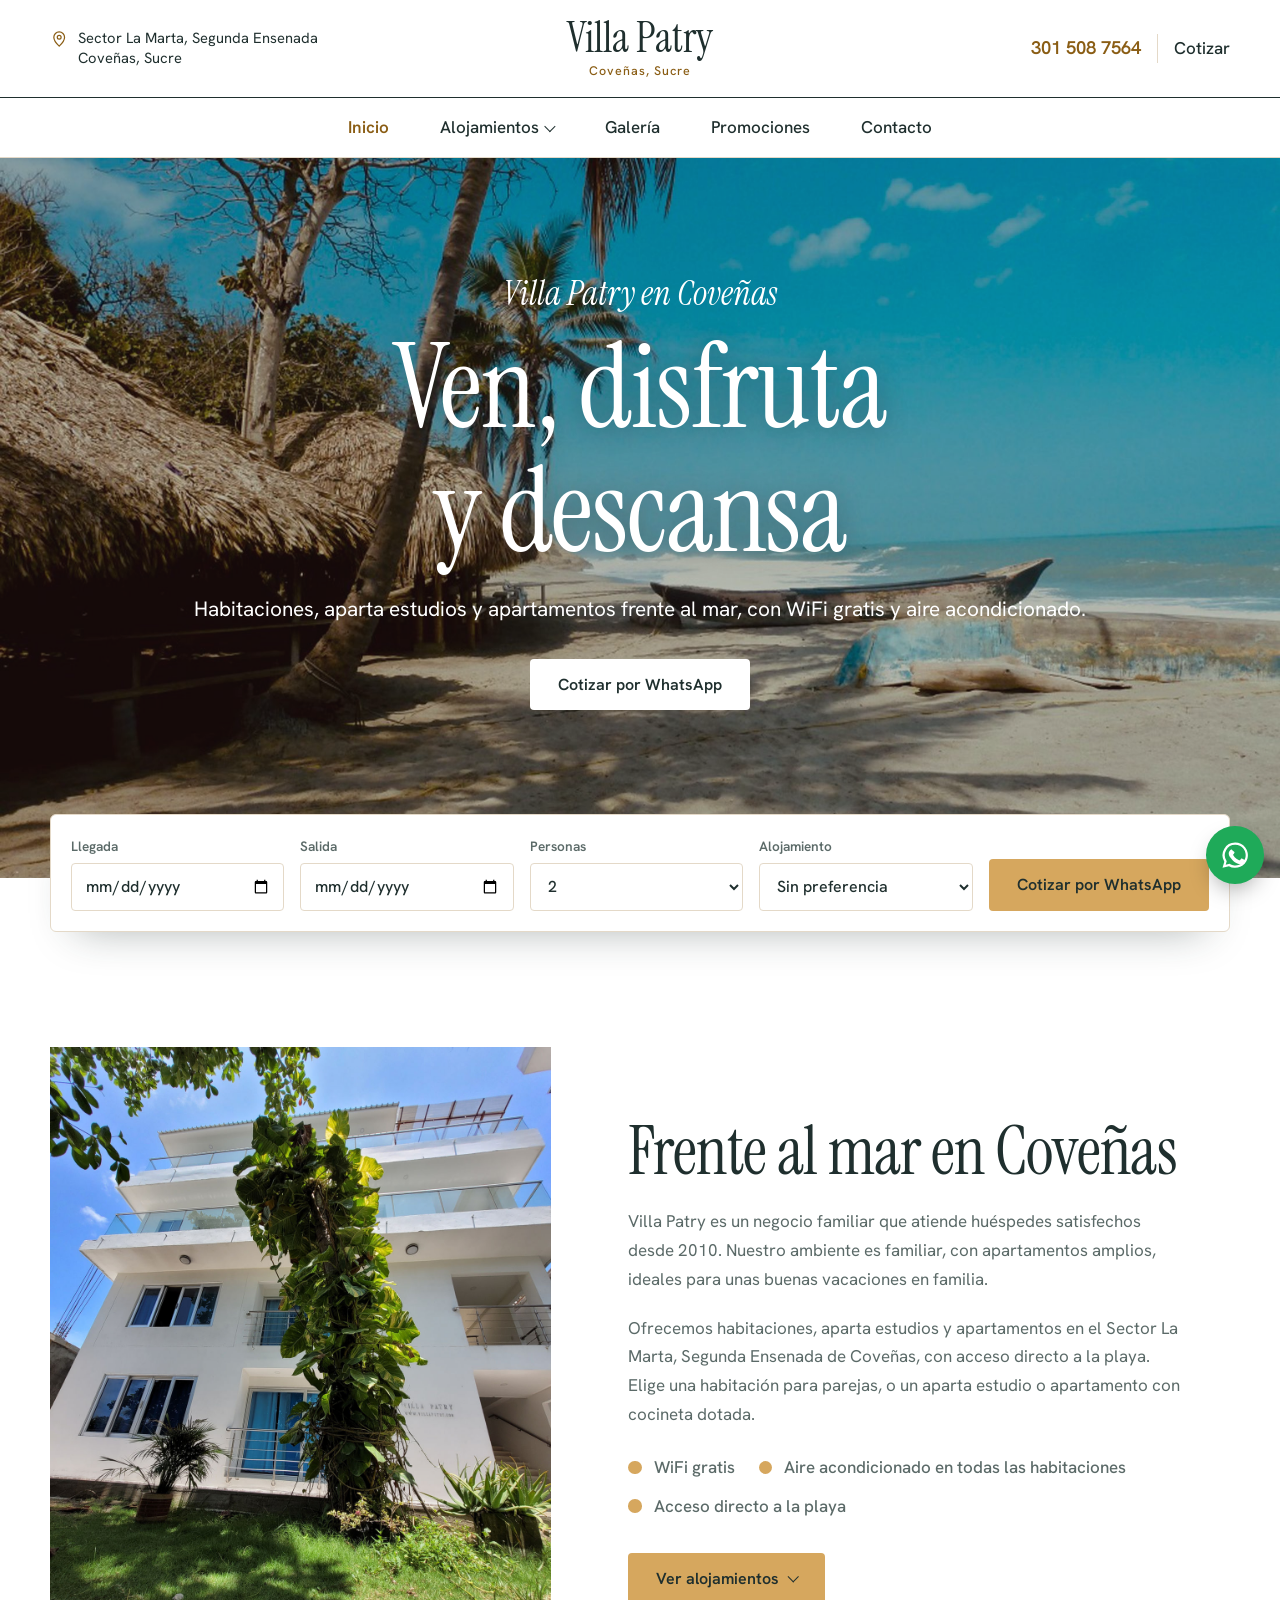
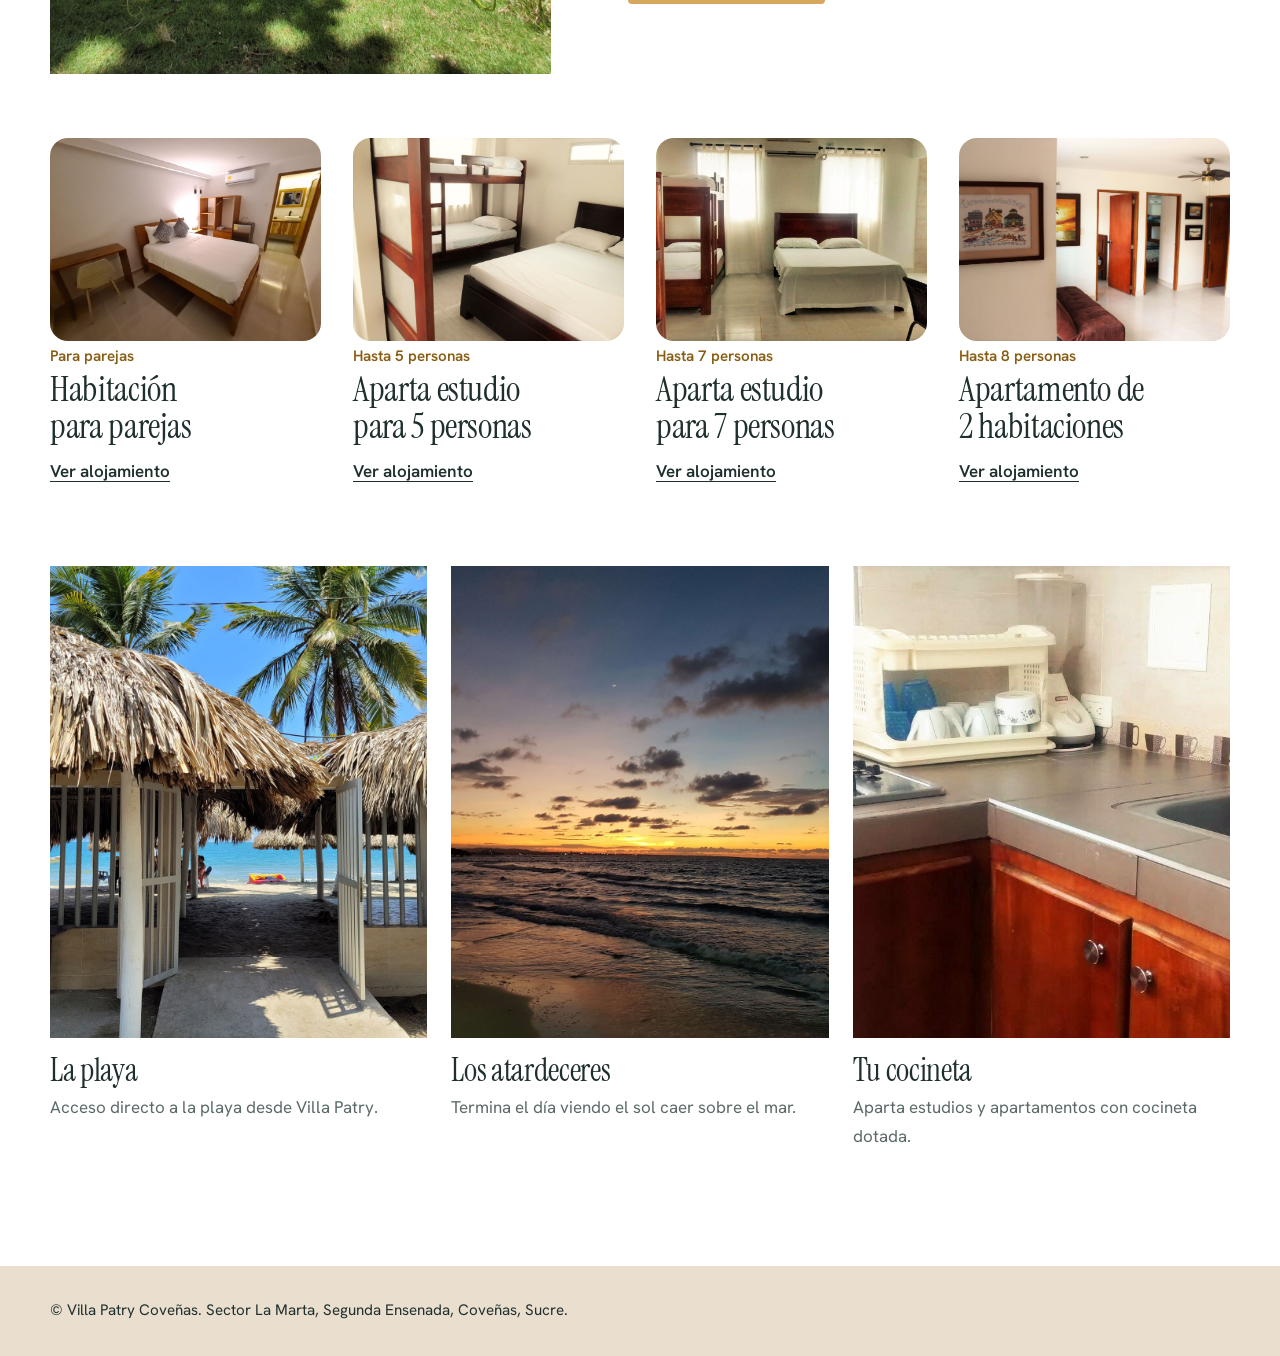
==== commit 7b1c01c3: "Add files via upload" ====
--- a/index.html
+++ b/index.html
@@ -43,9 +43,7 @@
     <button class="menu-btn" type="button" aria-expanded="false" aria-controls="nav">Menú</button>
   </div>
   <nav class="navrow" id="nav" aria-label="Principal">
-    <ul>
-      <li><a href="/" aria-current="page">Inicio</a></li><li><a href="/alojamientos/">Alojamientos</a></li><li><a href="/galeria/">Galería</a></li><li><a href="/promociones/">Promociones</a></li><li><a href="/contacto/">Contacto</a></li>
-    </ul>
+    <ul><li><a href="/" aria-current="page">Inicio</a></li><li class="has-dd"><details class="navdd"><summary>Alojamientos</summary><ul class="dd-menu"><li><a href="/habitacion-parejas/">Habitación para parejas</a></li><li><a href="/apartaestudio-5-personas/">Aparta estudio para 5 personas</a></li><li><a href="/apartaestudio-7-personas/">Aparta estudio para 7 personas</a></li><li><a href="/apartamento-2-habitaciones-covenas/">Apartamento de 2 habitaciones</a></li></ul></details></li><li><a href="/galeria/">Galería</a></li><li><a href="/promociones/">Promociones</a></li><li><a href="/contacto/">Contacto</a></li></ul>
   </nav>
 </header>
 <main id="main">
@@ -100,8 +98,47 @@
             <li>Aire acondicionado en todas las habitaciones</li>
             <li>Acceso directo a la playa</li>
           </ul>
-          <a class="btn btn-gold" href="/alojamientos/">Ver alojamientos</a>
+          <details class="cta-dd">
+            <summary class="btn btn-gold">Ver alojamientos</summary>
+            <ul class="dd-menu">
+              <li><a href="/habitacion-parejas/">Habitación para parejas</a></li>
+              <li><a href="/apartaestudio-5-personas/">Aparta estudio para 5 personas</a></li>
+              <li><a href="/apartaestudio-7-personas/">Aparta estudio para 7 personas</a></li>
+              <li><a href="/apartamento-2-habitaciones-covenas/">Apartamento de 2 habitaciones</a></li>
+            </ul>
+          </details>
         </div>
+      </div>
+
+      <div class="room-cards home-cards" id="alojamientos">
+        <a class="room-card" href="/habitacion-parejas/">
+          <span class="img"><img src="/pareja-1.jpg" alt="Habitación para parejas con cama doble, escritorio y aire acondicionado" loading="lazy"></span>
+          <span class="cap">Para parejas</span>
+          <h3>Habitación para parejas</h3>
+          <p class="lead">Un espacio amplio, cómodo y a buen precio para dos, con terraza pública y vista parcial al mar.</p>
+          <span class="see">Ver alojamiento</span>
+        </a>
+        <a class="room-card" href="/apartaestudio-5-personas/">
+          <span class="img"><img src="/e5-1.jpg" alt="Cama doble y camarote del aparta estudio para 5 personas" loading="lazy"></span>
+          <span class="cap">Hasta 5 personas</span>
+          <h3>Aparta estudio para 5 personas</h3>
+          <p class="lead">Para familias pequeñas que buscan comodidad a buen precio.</p>
+          <span class="see">Ver alojamiento</span>
+        </a>
+        <a class="room-card" href="/apartaestudio-7-personas/">
+          <span class="img"><img src="/e7-1.jpg" alt="Cama doble y camarote del aparta estudio para 7 personas" loading="lazy"></span>
+          <span class="cap">Hasta 7 personas</span>
+          <h3>Aparta estudio para 7 personas</h3>
+          <p class="lead">Para familias grandes que buscan espacio, comodidad y buen precio.</p>
+          <span class="see">Ver alojamiento</span>
+        </a>
+        <a class="room-card" href="/apartamento-2-habitaciones-covenas/">
+          <span class="img"><img src="/a2-4.jpg" alt="Sala y pasillo hacia las habitaciones del apartamento" loading="lazy"></span>
+          <span class="cap">Hasta 8 personas</span>
+          <h3>Apartamento de 2 habitaciones</h3>
+          <p class="lead">Para familias grandes que quieren más espacio y más privacidad.</p>
+          <span class="see">Ver alojamiento</span>
+        </a>
       </div>
 
       <div class="exp">
--- a/styles.css
+++ b/styles.css
@@ -40,6 +40,36 @@
 .navrow a{text-decoration:none;font-weight:500}
 .navrow a:hover{color:var(--gold-deep)}
 .menu-btn{display:none;justify-self:end;background:none;border:1.5px solid var(--ink);color:var(--ink);border-radius:4px;padding:.5rem 1rem;font:600 .95rem 'Hanken Grotesk',sans-serif;cursor:pointer}
+
+/* Nav dropdown (Alojamientos) */
+.navrow li{position:relative}
+.navrow details{display:inline-block}
+.navrow summary{cursor:pointer;font-weight:500;list-style:none}
+.navrow summary::-webkit-details-marker{display:none}
+.navrow summary::after{content:"";display:inline-block;margin-left:.4em;width:.4em;height:.4em;border-right:1.5px solid currentColor;border-bottom:1.5px solid currentColor;transform:translateY(-.15em) rotate(45deg);transition:transform .15s}
+.navrow details[open] summary::after{transform:translateY(.05em) rotate(-135deg)}
+.navrow summary:hover{color:var(--gold-deep)}
+.navrow li.dd-active summary{color:var(--gold-deep);font-weight:600}
+.navrow .dd-menu{list-style:none;margin:0;padding:0}
+.navrow details .dd-menu{position:absolute;top:100%;left:50%;transform:translateX(-50%);margin-top:.6rem;background:#fff;border:1px solid var(--line);border-radius:8px;box-shadow:0 14px 34px rgba(0,0,0,.14);min-width:250px;z-index:30;padding:.4rem 0}
+.navrow .dd-menu li{padding:0}
+.navrow .dd-menu a{display:block;padding:.65rem 1.2rem;font-weight:500;white-space:normal}
+.navrow .dd-menu a:hover{background:var(--sand);color:var(--gold-deep)}
+
+/* Home hero CTA dropdown */
+.cta-dd{position:relative;display:inline-block}
+.cta-dd summary{list-style:none;display:inline-flex}
+.cta-dd summary::-webkit-details-marker{display:none}
+.cta-dd summary::after{content:"";display:inline-block;margin-left:.55em;align-self:center;width:.45em;height:.45em;border-right:1.6px solid currentColor;border-bottom:1.6px solid currentColor;transform:rotate(45deg) translateY(-.1em)}
+.cta-dd[open] summary::after{transform:rotate(-135deg) translateY(.15em)}
+.cta-dd .dd-menu{position:absolute;top:calc(100% + .6rem);left:0;background:#fff;border:1px solid var(--line);border-radius:8px;box-shadow:0 14px 34px rgba(0,0,0,.14);min-width:270px;z-index:30;list-style:none;margin:0;padding:.4rem 0}
+.cta-dd .dd-menu li{padding:0}
+.cta-dd .dd-menu a{display:block;padding:.7rem 1.2rem;font-weight:500;color:var(--ink);text-decoration:none}
+.cta-dd .dd-menu a:hover{background:var(--sand);color:var(--gold-deep)}
+
+@media (max-width:900px){
+  .navrow details .dd-menu{position:static;transform:none;box-shadow:none;border:none;background:none;margin-top:.4rem;padding-left:0;text-align:center}
+}
 
 /* Hero */
 .hero{position:relative;min-height:clamp(520px,80svh,780px);display:grid;place-items:center;text-align:center;color:#fff;background:var(--sand2);overflow:hidden}
@@ -211,12 +241,41 @@
 .other-rooms{margin-top:clamp(3rem,7vw,5.5rem);border-top:1px solid var(--line);padding-top:clamp(2rem,5vw,3rem)}
 .other-rooms h2{font-size:clamp(1.8rem,3.6vw,2.6rem)}
 .other-rooms .room-cards{grid-template-columns:repeat(3,1fr)}
-
+.home-cards{grid-template-columns:repeat(4,1fr);scroll-margin-top:2rem}
+.home-cards .lead{display:none}
+
+@media (max-width:1100px){
+  .home-cards{grid-template-columns:repeat(2,1fr)}
+}
 @media (max-width:900px){
-  .room-cards,.other-rooms .room-cards{grid-template-columns:1fr}
+  .room-cards,.other-rooms .room-cards,.home-cards{grid-template-columns:1fr}
   .room-detail-body{grid-template-columns:1fr}
 }
 @media (max-width:700px){
   .room-detail-gal{grid-template-columns:repeat(2,1fr)}
   .room-detail-gal a:first-child{grid-column:1/3;grid-row:auto;aspect-ratio:16/10}
 }
+
+/* Venta (property sale) page */
+.sale-features{list-style:none;display:grid;grid-template-columns:repeat(2,1fr);gap:.6rem 2rem;margin-top:1.5rem}
+.sale-features li{position:relative;padding-left:1.6rem;font-weight:500;color:var(--muted)}
+.sale-features li::before{content:"";position:absolute;left:0;top:.55em;width:.7rem;height:.7rem;border-radius:50%;background:var(--gold)}
+.floor-card{padding-block:1.75rem;border-top:1px solid var(--line)}
+.floor-card:last-child{border-bottom:1px solid var(--line)}
+.floor-card h3{font-size:clamp(1.5rem,2.6vw,1.9rem)}
+.floor-card .lead{color:var(--muted);margin-top:.5rem;max-width:70ch}
+.floor-card .medidas{margin-top:.5rem;font-weight:600;color:var(--gold-deep);font-size:.95rem}
+.sub-unit{margin-top:1rem;padding-left:1.25rem;border-left:2px solid var(--line)}
+.sub-unit + .sub-unit{margin-top:1.25rem}
+.sub-unit .who{font-weight:600;color:var(--gold-deep);font-size:.95rem}
+.price-band{text-align:center}
+.price-band .amount{font:400 clamp(2.6rem,7vw,5rem)/1 'Instrument Serif',Georgia,serif;color:var(--gold-deep)}
+.price-band .words{margin-top:.5rem;font-weight:500}
+.price-band .fine{margin-top:1.25rem;color:rgba(255,255,255,.82);max-width:60ch;margin-inline:auto}
+.price-band .btn{margin-top:2rem}
+.callout{margin-top:clamp(2.5rem,6vw,4rem);border-left:3px solid var(--gold);padding:1.25rem 1.5rem;background:var(--sand);border-radius:0 10px 10px 0}
+.callout p{color:var(--ink);font-size:1rem}
+
+@media (max-width:700px){
+  .sale-features{grid-template-columns:1fr}
+}
